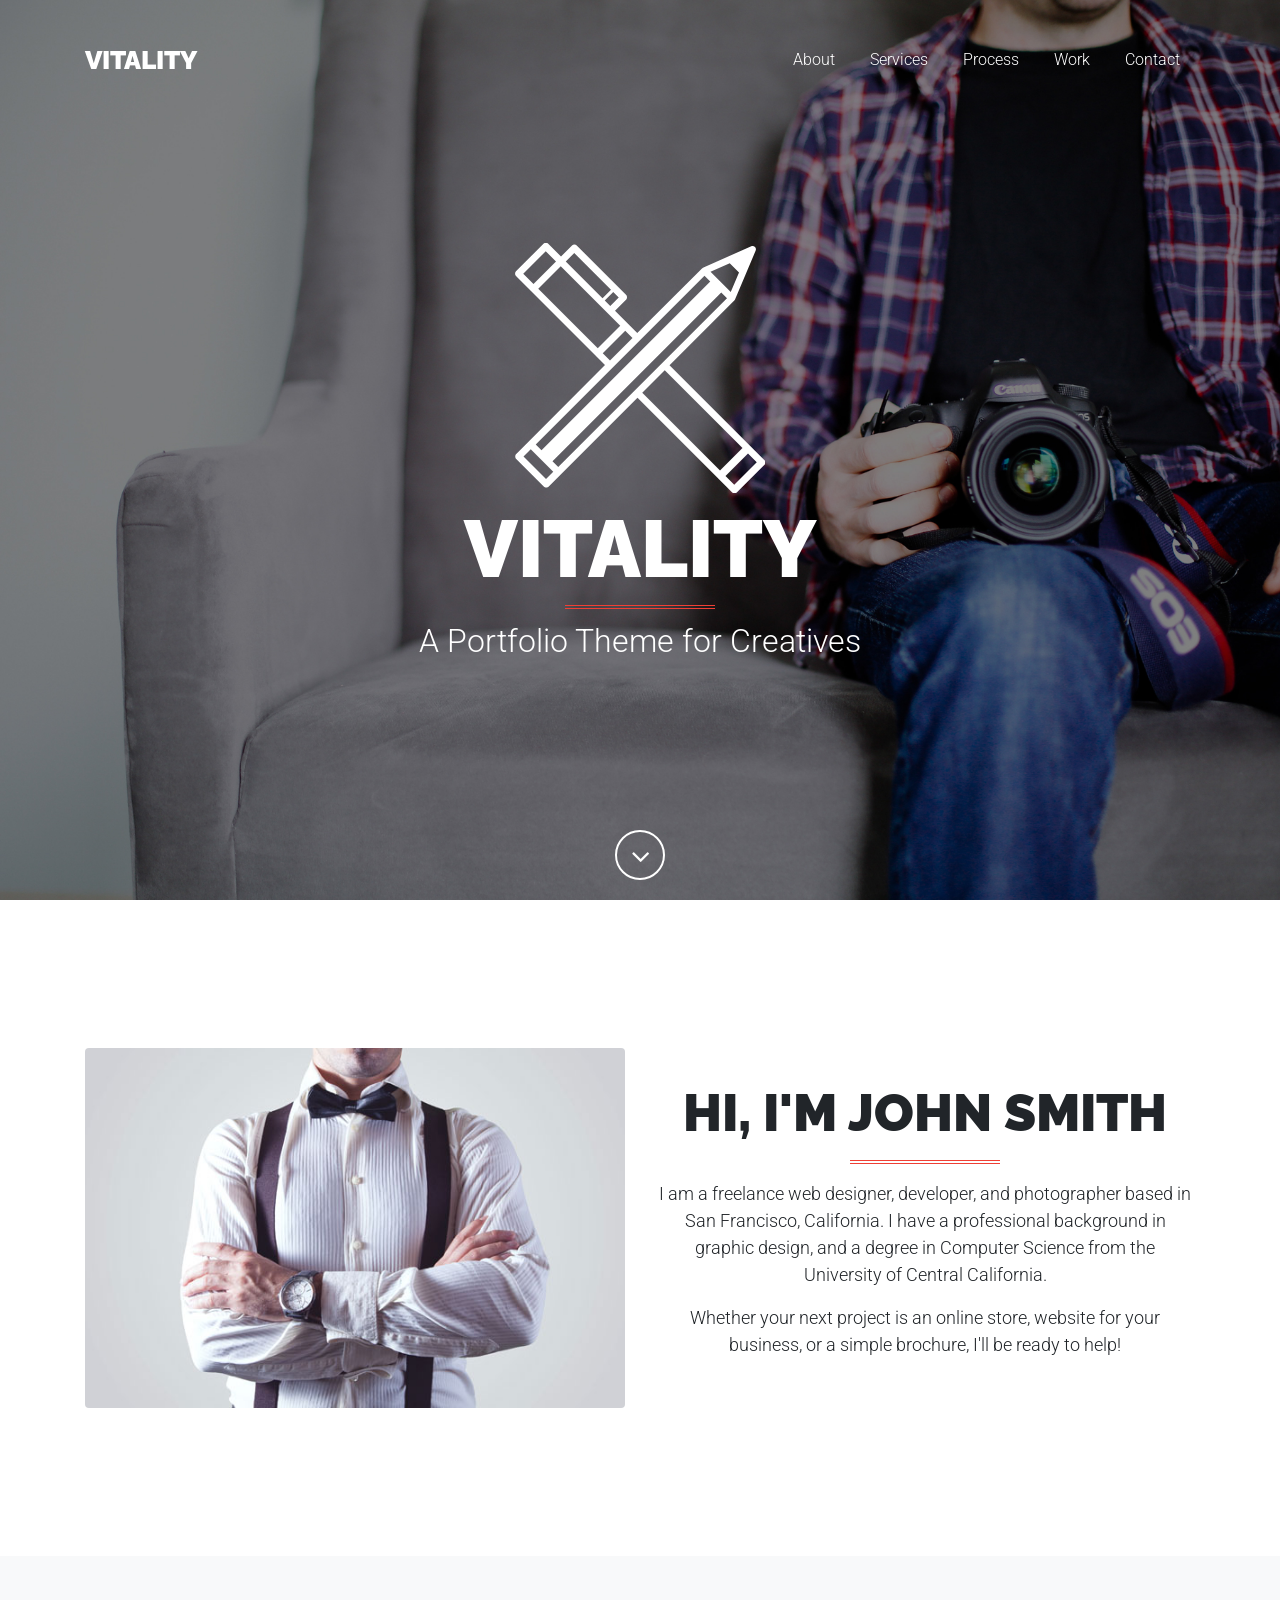
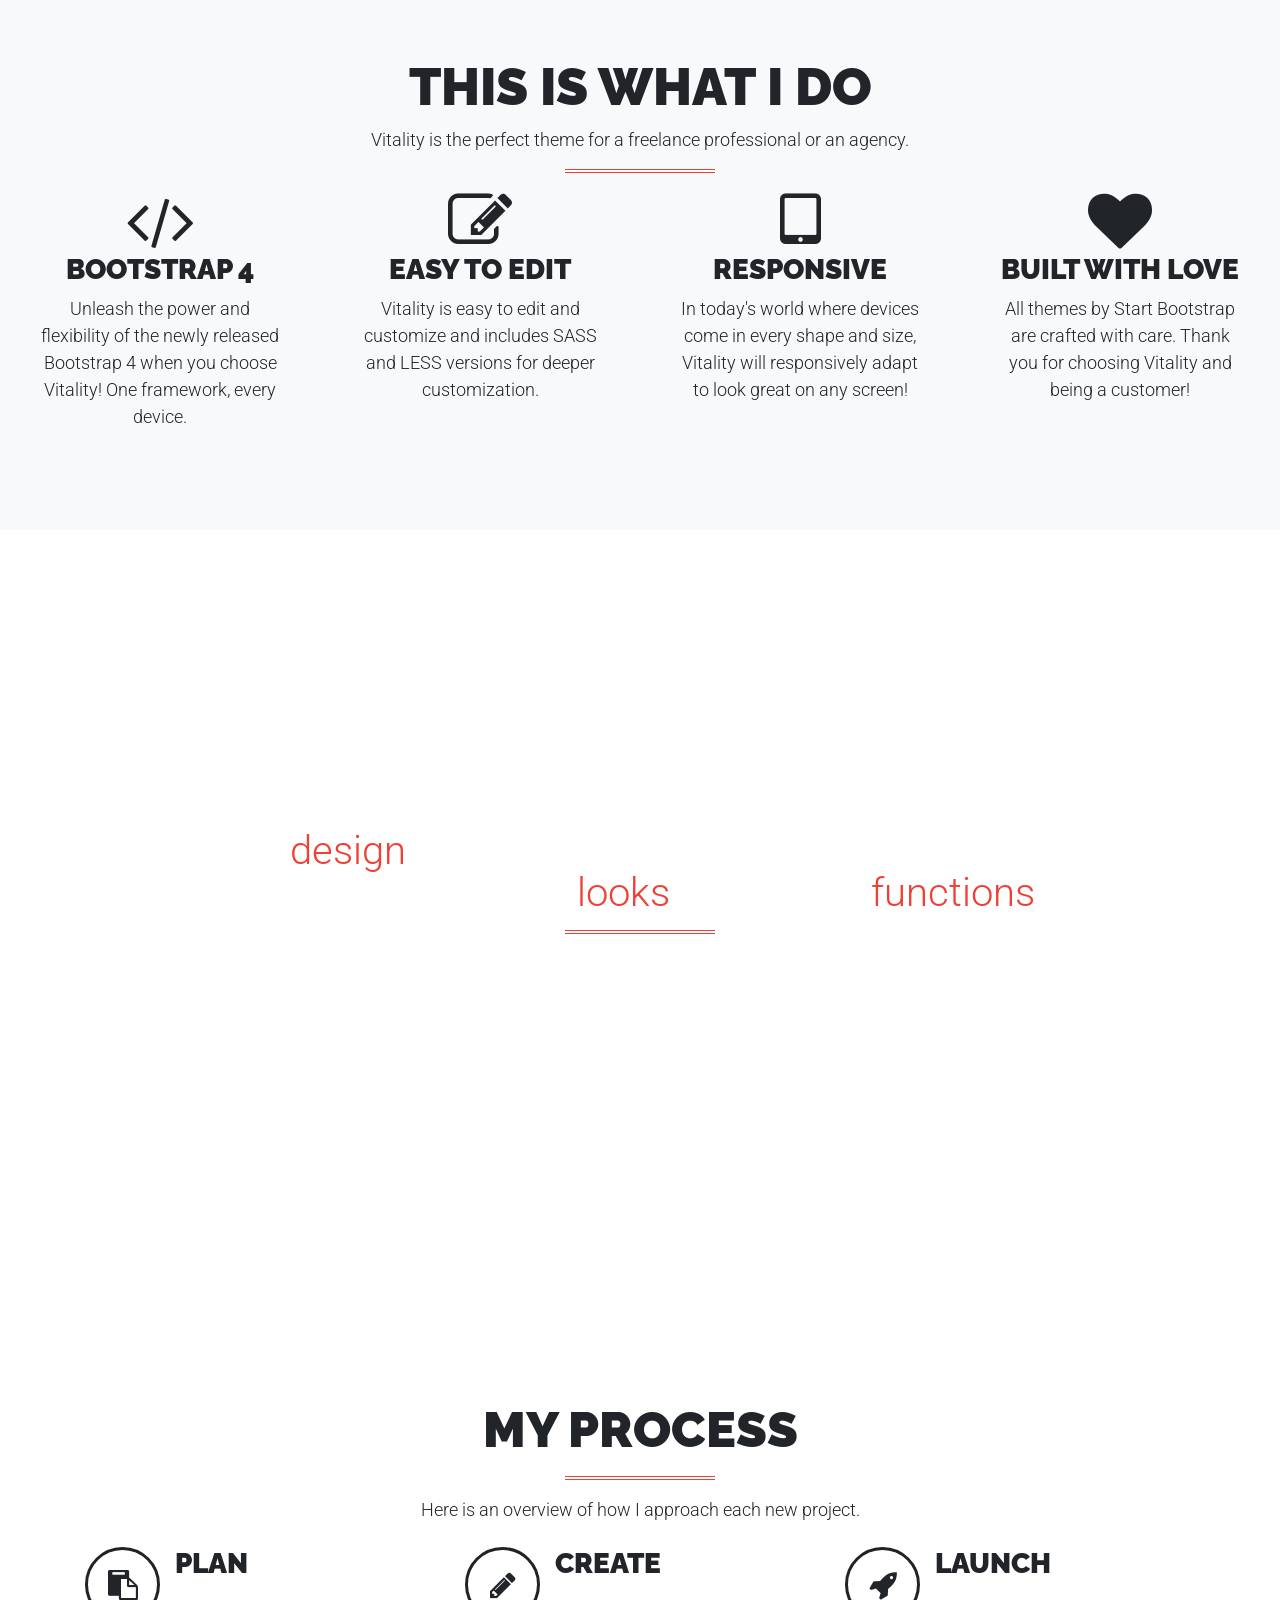
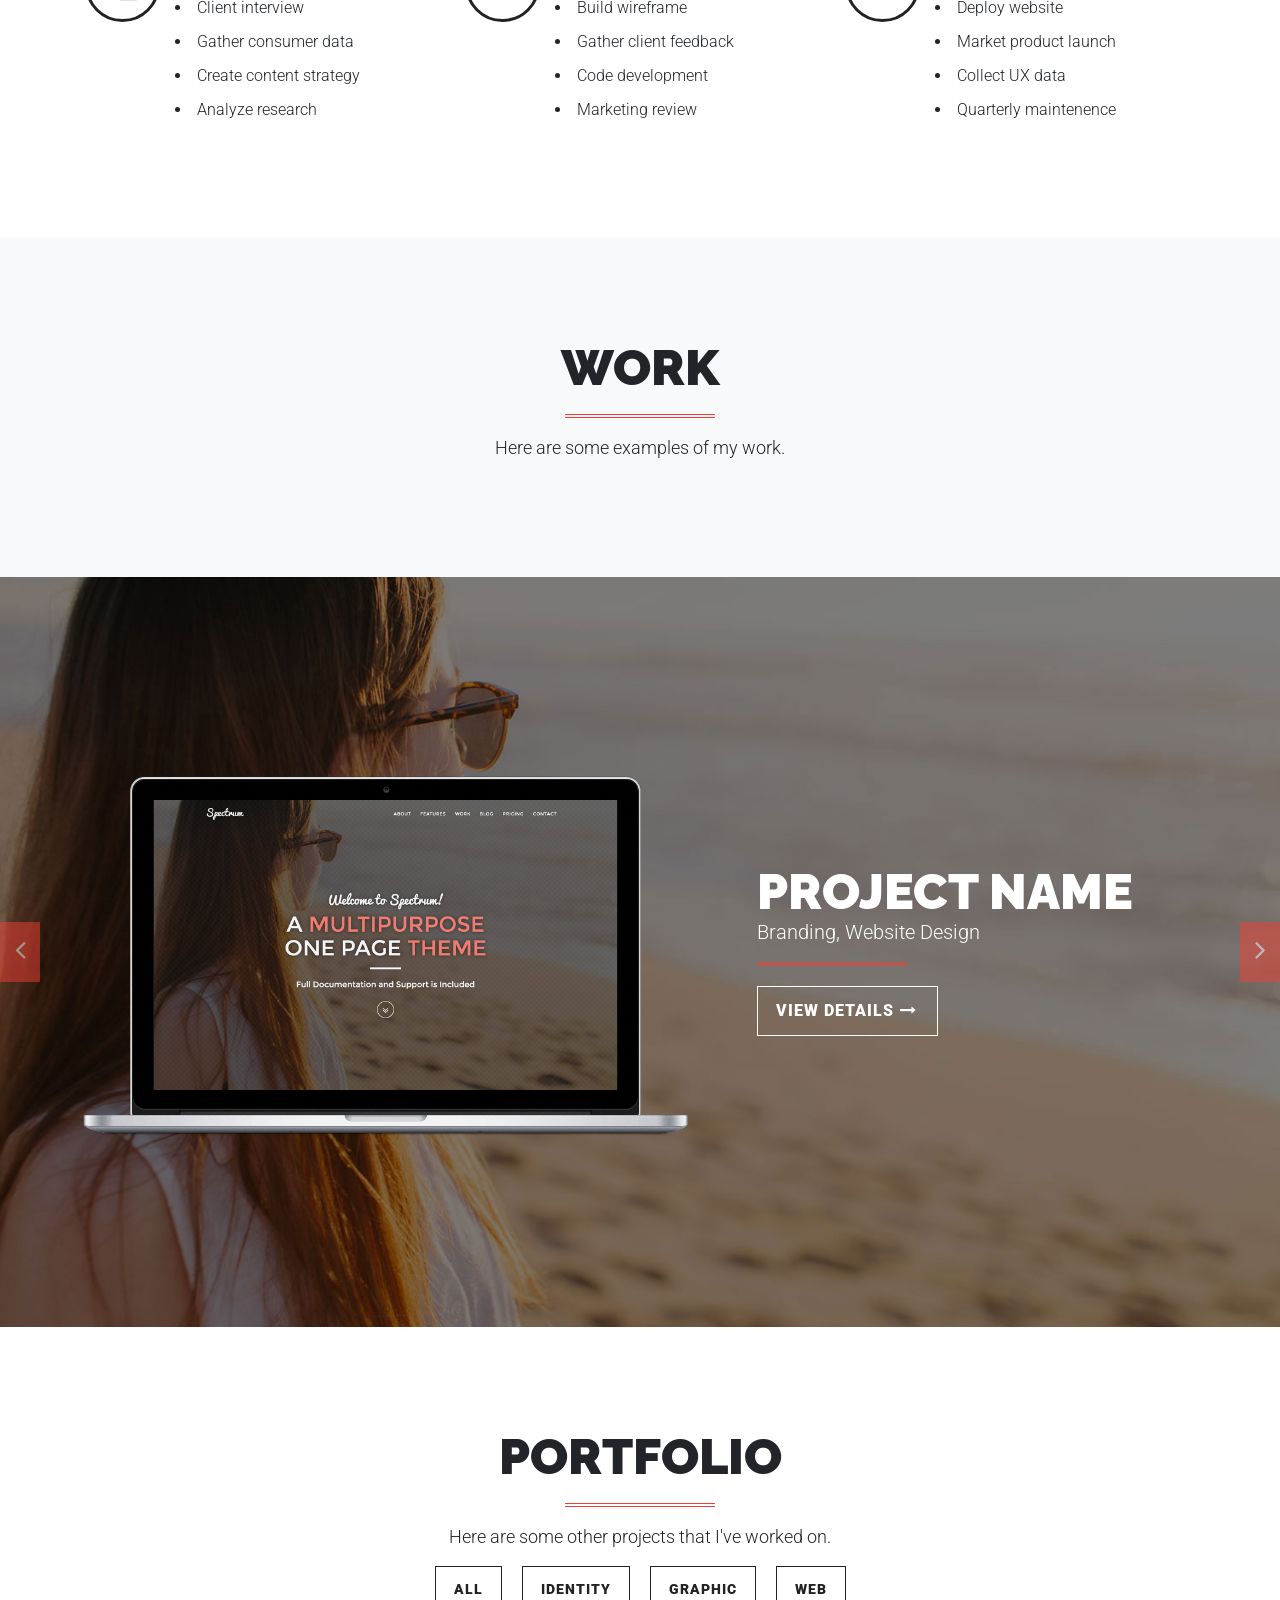
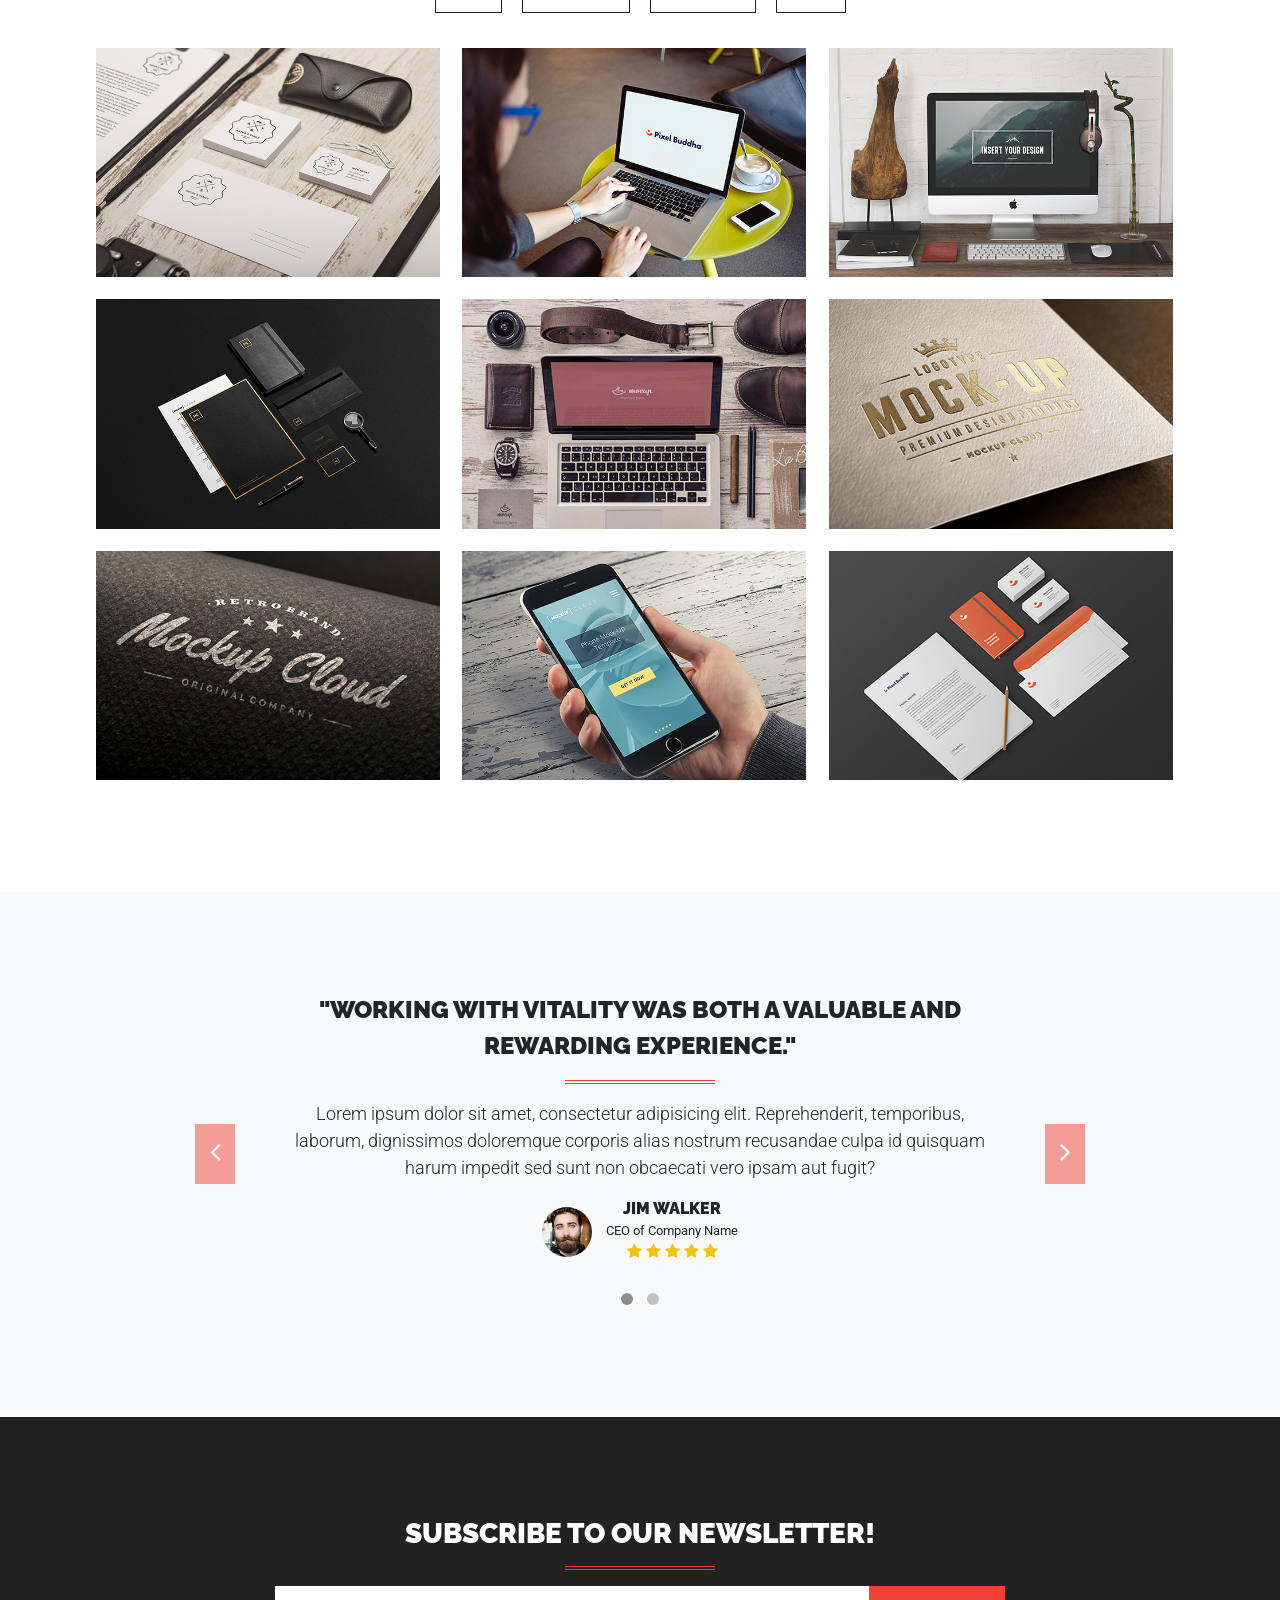
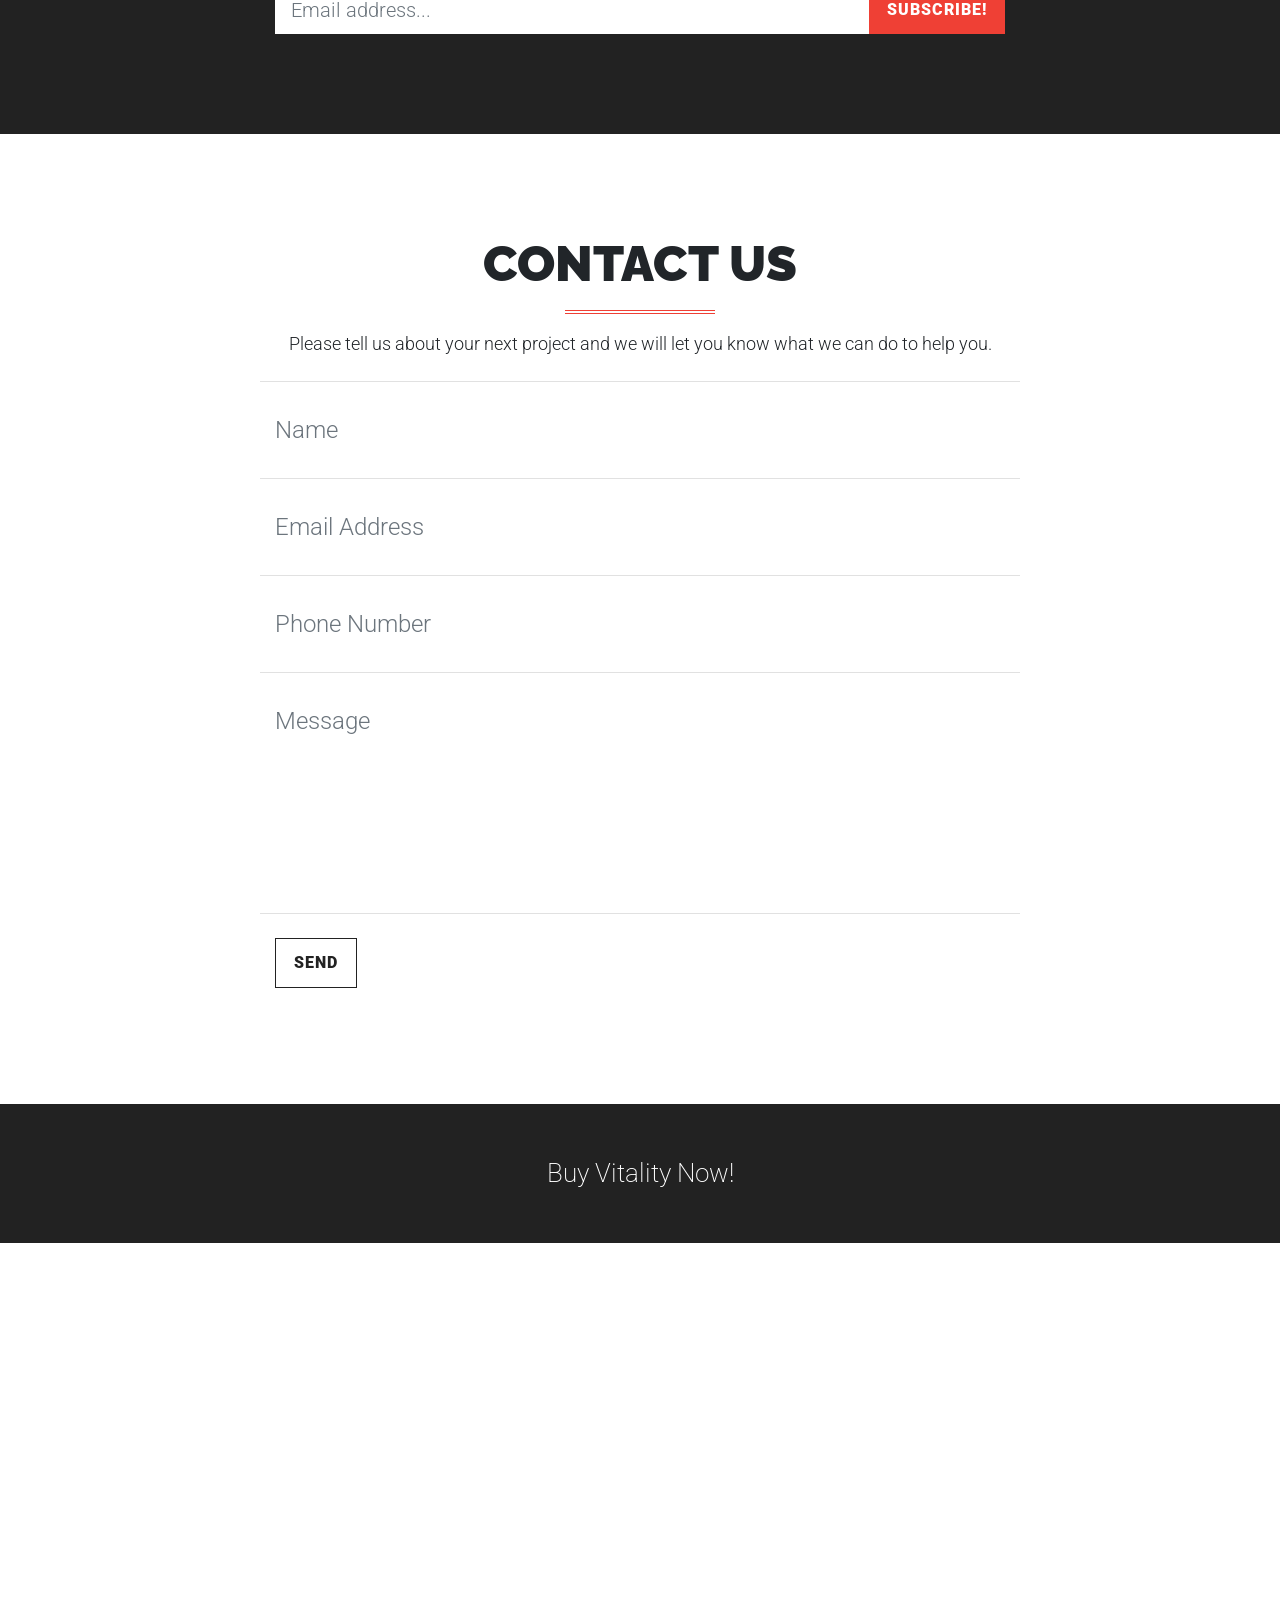
==== creative.html @ e2a7ba66 "Added files" ====
<!DOCTYPE html>
<html lang="en">

  <head>

    <meta charset="utf-8">
    <meta name="viewport" content="width=device-width, initial-scale=1, shrink-to-fit=no">
    <meta name="description" content="">
    <meta name="author" content="">

    <title>Vitality - Multipurpose Bootstrap 4 One Page Theme</title>

    <!-- Bootstrap core CSS -->
    <link href="vendor/bootstrap/css/bootstrap.min.css" rel="stylesheet" type="text/css">

    <!-- Custom fonts for this theme -->
    <link href='https://fonts.googleapis.com/css?family=Roboto:400,100,100italic,300,300italic,400italic,500,500italic,700,700italic,900,900italic' rel='stylesheet' type='text/css'>
    <link href='https://fonts.googleapis.com/css?family=Raleway:400,100,200,300,600,500,700,800,900' rel='stylesheet' type='text/css'>

    <!-- Plugin CSS -->
    <link href="vendor/font-awesome/css/font-awesome.min.css" rel="stylesheet" type="text/css">
    <link href="vendor/owl-carousel/owl.carousel.css" rel="stylesheet" type="text/css">
    <link href="vendor/owl-carousel/owl.theme.css" rel="stylesheet" type="text/css">
    <link href="vendor/owl-carousel/owl.transitions.css" rel="stylesheet" type="text/css">
    <link href="vendor/magnific-popup/magnific-popup.css" rel="stylesheet" type="text/css">
    <link href="vendor/animate.css/animate.min.css" rel="stylesheet" type="text/css">
    <link href="device-mockups/device-mockups.min.css" rel="stylesheet" type="text/css">

    <!-- Custom styles for this theme -->
    <!-- Uncomment the color scheme you want to use! Red is chosen by default! -->
    <link href="css/vitality-red.css" rel="stylesheet" type="text/css">
    <!-- <link href="css/vitality-aqua.css" rel="stylesheet" type="text/css"> -->
    <!-- <link href="css/vitality-blue.css" rel="stylesheet" type="text/css"> -->
    <!-- <link href="css/vitality-green.css" rel="stylesheet" type="text/css"> -->
    <!-- <link href="css/vitality-orange.css" rel="stylesheet" type="text/css"> -->
    <!-- <link href="css/vitality-pink.css" rel="stylesheet" type="text/css"> -->
    <!-- <link href="css/vitality-purple.css" rel="stylesheet" type="text/css"> -->
    <!-- <link href="css/vitality-tan.css" rel="stylesheet" type="text/css"> -->
    <!-- <link href="css/vitality-turquoise.css" rel="stylesheet" type="text/css"> -->
    <!-- <link href="css/vitality-yellow.css" rel="stylesheet" type="text/css"> -->

  </head>

  <body id="page-top">

    <!-- Navigation -->
    <nav class="navbar navbar-expand-lg fixed-top" id="mainNav">
      <div class="container">
        <a class="navbar-brand js-scroll-trigger" href="#page-top">
          Vitality
        </a>
        <button class="navbar-toggler" type="button" data-toggle="collapse" data-target="#navbarResponsive" aria-controls="navbarResponsive" aria-expanded="false" aria-label="Toggle navigation">
          <i class="fa fa-bars"></i>
          Menu
        </button>
        <div class="collapse navbar-collapse" id="navbarResponsive">
          <ul class="navbar-nav ml-auto">
            <li class="nav-item">
              <a class="nav-link js-scroll-trigger" href="#about">About</a>
            </li>
            <li class="nav-item">
              <a class="nav-link js-scroll-trigger" href="#services">Services</a>
            </li>
            <li class="nav-item">
              <a class="nav-link js-scroll-trigger" href="#process">Process</a>
            </li>
            <li class="nav-item">
              <a class="nav-link js-scroll-trigger" href="#work">Work</a>
            </li>
            <li class="nav-item">
              <a class="nav-link js-scroll-trigger" href="#contact">Contact</a>
            </li>
          </ul>
        </div>
      </div>
    </nav>

    <!-- Masthead -->
    <header class="masthead" style="background-image: url('img/creative/backgrounds/bg-header.jpg');">
      <div class="container h-100">
        <div class="row h-100">
          <div class="col-12 my-auto text-center text-white">
            <img class="masthead-img img-fluid mb-3" src="img/creative/profile.svg" alt="">
            <div class="masthead-title">Vitality</div>
            <hr class="colored">
            <div class="masthead-subtitle">A Portfolio Theme for Creatives</div>
          </div>
        </div>
      </div>
      <div class="scroll-down">
        <a class="btn js-scroll-trigger" href="#about">
          <i class="fa fa-angle-down fa-fw"></i>
        </a>
      </div>
    </header>

    <!-- About Section -->
    <section class="page-section" id="about">
      <div class="container wow fadeIn">
        <div class="row">
          <div class="col-lg-6">
            <img class="img-fluid rounded my-5" src="img/creative/about.jpg" alt="">
          </div>
          <div class="col-lg-6 text-center my-auto">
            <h1>Hi, I'm John Smith</h1>
            <hr class="colored">
            <p>I am a freelance web designer, developer, and photographer based in San Francisco, California. I have a professional background in graphic design, and a degree in Computer Science from the University of Central California.</p>
            <p>Whether your next project is an online store, website for your business, or a simple brochure, I'll be ready to help!</p>
          </div>
        </div>
      </div>
    </section>

    <!-- Services Section -->
    <section class="page-section bg-light" id="services">
      <div class="container-fluid">
        <div class="wow fadeIn text-center">
          <h1>This is what I do</h1>
          <p class="mb-0">Vitality is the perfect theme for a freelance professional or an agency.</p>
        </div>
        <hr class="colored">
        <div class="row text-center">
          <div class="col-lg-3 col-md-6">
            <div class="wow fadeIn px-4 pb-4 pb-lg-0 h-100" data-wow-delay=".2s">
              <i class="fa fa-code fa-4x"></i>
              <h3>Bootstrap 4</h3>
              <p class="mb-0">Unleash the power and flexibility of the newly released Bootstrap 4 when you choose Vitality! One framework, every device.</p>
            </div>
          </div>
          <div class="col-lg-3 col-md-6">
            <div class="wow fadeIn px-4 pb-4 pb-lg-0 h-100" data-wow-delay=".4s">
              <i class="fa fa-edit fa-4x"></i>
              <h3>Easy to Edit</h3>
              <p class="mb-0">Vitality is easy to edit and customize and includes SASS and LESS versions for deeper customization.</p>
            </div>
          </div>
          <div class="col-lg-3 col-md-6">
            <div class="wow fadeIn px-4 pb-4 pb-lg-0 h-100" data-wow-delay=".6s">
              <i class="fa fa-tablet fa-4x"></i>
              <h3>Responsive</h3>
              <p class="mb-0">In today's world where devices come in every shape and size, Vitality will responsively adapt to look great on any screen!</p>
            </div>
          </div>
          <div class="col-lg-3 col-md-6">
            <div class="wow fadeIn px-4 h-100" data-wow-delay=".8s">
              <i class="fa fa-heart fa-4x"></i>
              <h3>Built with Love</h3>
              <p class="mb-0">All themes by Start Bootstrap are crafted with care. Thank you for choosing Vitality and being a customer!</p>
            </div>
          </div>
        </div>
      </div>
    </section>

    <!-- Call to Action -->
    <section class="call-to-action" style="background-image: url('img/creative/backgrounds/bg-quote.jpg');">
      <div class="container wow fadeIn">
        <div class="row">
          <div class="col-md-10 mx-auto">
            <span class="quote">Good
              <span class="text-primary">design</span>
              is finding that perfect balance between the way something
              <span class="text-primary">looks</span>
              and how it
              <span class="text-primary">functions</span>.</span>
            <hr class="colored">
            <a class="btn btn-primary js-scroll-trigger" href="#process">How We Work</a>
          </div>
        </div>
      </div>
    </section>

    <!-- Services Section -->
    <section class="page-section services" id="process">
      <div class="container">
        <div class="text-center wow fadeIn">
          <h2>My Process</h2>
          <hr class="colored">
          <p class="mb-0">Here is an overview of how I approach each new project.</p>
        </div>
        <div class="row mt-4">
          <!-- Service Item 1 -->
          <div class="col-lg-4 wow fadeIn" data-wow-delay=".2s">
            <div class="media">
              <div class="pull-left">
                <i class="fa fa-clipboard rounded-circle"></i>
              </div>
              <div class="media-body">
                <h3 class="media-heading">Plan</h3>
                <ul>
                  <li>Client interview</li>
                  <li>Gather consumer data</li>
                  <li>Create content strategy</li>
                  <li>Analyze research</li>
                </ul>
              </div>
            </div>
          </div>
          <!-- Service Item 2 -->
          <div class="col-lg-4 wow fadeIn" data-wow-delay=".4s">
            <div class="media">
              <div class="pull-left">
                <i class="fa fa-pencil rounded-circle"></i>
              </div>
              <div class="media-body">
                <h3 class="media-heading">Create</h3>
                <ul>
                  <li>Build wireframe</li>
                  <li>Gather client feedback</li>
                  <li>Code development</li>
                  <li>Marketing review</li>
                </ul>
              </div>
            </div>
          </div>
          <!-- Service Item 3 -->
          <div class="col-lg-4 wow fadeIn" data-wow-delay=".6s">
            <div class="media">
              <div class="pull-left">
                <i class="fa fa-rocket rounded-circle"></i>
              </div>
              <div class="media-body">
                <h3 class="media-heading">Launch</h3>
                <ul>
                  <li>Deploy website</li>
                  <li>Market product launch</li>
                  <li>Collect UX data</li>
                  <li>Quarterly maintenence</li>
                </ul>
              </div>
            </div>
          </div>
        </div>
      </div>
    </section>

    <!-- Portfolio Carousel Heading -->
    <section class="page-section bg-light" id="work">
      <div class="container text-center wow fadeIn">
        <h2>Work</h2>
        <hr class="colored">
        <p>Here are some examples of my work.</p>
      </div>
    </section>

    <!-- Portfolio Carousel -->
    <div class="portfolio-carousel wow fadeIn owl-carousel owl-theme">

      <!-- Portfolio Carousel Item 1 -->
      <div class="item" style="background-image: url('img/agency/portfolio/carousel/bg-1.jpg')">
        <div class="container-fluid">
          <div class="row h-100">
            <div class="col-md-7 my-auto d-none d-sm-block">
              <div class="device-container">
                <div class="device-mockup macbook portrait black">
                  <div class="device">
                    <div class="screen">
                      <img class="img-fluid" src="img/agency/portfolio/carousel/screen-1a.jpg" alt="">
                    </div>
                  </div>
                </div>
              </div>
            </div>
            <div class="col-md-5 my-auto">
              <div class="project-details">
                <span class="project-name">Project Name</span>
                <span class="project-description">Branding, Website Design</span>
                <hr class="colored">
                <a href="#portfolioModal1" data-toggle="modal" class="btn btn-primary">View Details
                  <i class="fa fa-long-arrow-right fa-fw"></i>
                </a>
              </div>
            </div>
          </div>
        </div>
      </div>

      <!-- Portfolio Carousel Item 2 -->
      <div class="item" style="background-image: url('img/agency/portfolio/carousel/bg-2.jpg')">
        <div class="container-fluid">
          <div class="row h-100">
            <div class="col-md-7 my-auto d-none d-sm-block">
              <div class="device-container">
                <div class="device-mockup macbook portrait black">
                  <div class="device">
                    <div class="screen">
                      <img class="img-fluid" src="img/agency/portfolio/carousel/screen-2a.jpg" alt="">
                    </div>
                  </div>
                </div>
              </div>
            </div>
            <div class="col-md-5 my-auto">
              <div class="project-details">
                <span class="project-name">Project Name</span>
                <span class="project-description">Branding, Website Design</span>
                <hr class="colored">
                <a href="#portfolioModal2" data-toggle="modal" class="btn btn-primary">View Details
                  <i class="fa fa-long-arrow-right fa-fw"></i>
                </a>
              </div>
            </div>
          </div>
        </div>
      </div>

      <!-- Portfolio Carousel Item 3 -->
      <div class="item" style="background-image: url('img/agency/portfolio/carousel/bg-3.jpg')">
        <div class="container-fluid">
          <div class="row h-100">
            <div class="col-md-7 my-auto d-none d-sm-block">
              <div class="device-container">
                <div class="device-mockup macbook portrait black">
                  <div class="device">
                    <div class="screen">
                      <img class="img-fluid" src="img/agency/portfolio/carousel/screen-3a.jpg" alt="">
                    </div>
                  </div>
                </div>
              </div>
            </div>
            <div class="col-md-5 my-auto">
              <div class="project-details">
                <span class="project-name">Project Name</span>
                <span class="project-description">Branding, Website Design</span>
                <hr class="colored">
                <a href="#portfolioModal3" data-toggle="modal" class="btn btn-primary">View Details
                  <i class="fa fa-long-arrow-right fa-fw"></i>
                </a>
              </div>
            </div>
          </div>
        </div>
      </div>

      <!-- Portfolio Carousel Item 4 -->
      <div class="item" style="background-image: url('img/agency/portfolio/carousel/bg-4.jpg')">
        <div class="container-fluid">
          <div class="row h-100">
            <div class="col-md-7 my-auto d-none d-sm-block">
              <div class="device-container">
                <div class="device-mockup macbook portrait black">
                  <div class="device">
                    <div class="screen">
                      <img class="img-fluid" src="img/agency/portfolio/carousel/screen-4.jpg" alt="">
                    </div>
                  </div>
                </div>
              </div>
            </div>
            <div class="col-md-5 my-auto">
              <div class="project-details">
                <span class="project-name">Project Name</span>
                <span class="project-description">Branding, Website Design</span>
                <hr class="colored">
                <a href="#portfolioModal4" data-toggle="modal" class="btn btn-primary">View Details
                  <i class="fa fa-long-arrow-right fa-fw"></i>
                </a>
              </div>
            </div>
          </div>
        </div>
      </div>

    </div>

    <!-- Portfolio Grid Section -->
    <section class="page-section">
      <div class="container text-center wow fadeIn">
        <h2>Portfolio</h2>
        <hr class="colored">
        <p>Here are some other projects that I've worked on.</p>
        <div class="controls mt-3">
          <button type="button" class="control btn btn-secondary btn-sm mx-2 mb-4" data-mixitup-control data-filter="all">All</button>
          <button type="button" class="control btn btn-secondary btn-sm mx-2 mb-4" data-mixitup-control data-filter=".identity">Identity</button>
          <button type="button" class="control btn btn-secondary btn-sm mx-2 mb-4" data-mixitup-control data-filter=".graphic">Graphic</button>
          <button type="button" class="control btn btn-secondary btn-sm mx-2 mb-4" data-mixitup-control data-filter=".web">Web</button>
        </div>
        <div class="portfolio-grid clearfix" id="portfolioList">

          <!-- Grid Item 1 -->
          <div class="mix identity" href="img/agency/portfolio/grid/grid-1.jpg" title="Client Name">
            <div class="portfolio-wrapper">
              <img src="img/agency/portfolio/grid/grid-1.jpg" alt="">
              <div class="caption">
                <div class="caption-text">
                  <a class="text-title">Client Name</a>
                  <span class="text-category">Brand Identity</span>
                </div>
                <div class="caption-bg"></div>
              </div>
            </div>
          </div>

          <!-- Grid Item 2 -->
          <div class="mix web" href="img/agency/portfolio/grid/grid-2.jpg" title="Client Name">
            <div class="portfolio-wrapper">
              <img src="img/agency/portfolio/grid/grid-2.jpg" alt="">
              <div class="caption">
                <div class="caption-text">
                  <a class="text-title">Client Name</a>
                  <span class="text-category">Web Development</span>
                </div>
                <div class="caption-bg"></div>
              </div>
            </div>
          </div>

          <!-- Grid Item 3 -->
          <div class="mix web" href="img/agency/portfolio/grid/grid-3.jpg" title="Client Name">
            <div class="portfolio-wrapper">
              <img src="img/agency/portfolio/grid/grid-3.jpg" alt="">
              <div class="caption">
                <div class="caption-text">
                  <a class="text-title">Client Name</a>
                  <span class="text-category">Web Development</span>
                </div>
                <div class="caption-bg"></div>
              </div>
            </div>
          </div>

          <!-- Grid Item 4 -->
          <div class="mix identity" href="img/agency/portfolio/grid/grid-4.jpg" title="Client Name">
            <div class="portfolio-wrapper">
              <img src="img/agency/portfolio/grid/grid-4.jpg" alt="">
              <div class="caption">
                <div class="caption-text">
                  <a class="text-title">Client Name</a>
                  <span class="text-category">Brand Identity</span>
                </div>
                <div class="caption-bg"></div>
              </div>
            </div>
          </div>

          <!-- Grid Item 5 -->
          <div class="mix web" href="img/agency/portfolio/grid/grid-5.jpg" title="Client Name">
            <div class="portfolio-wrapper">
              <img src="img/agency/portfolio/grid/grid-5.jpg" alt="">
              <div class="caption">
                <div class="caption-text">
                  <a class="text-title">Client Name</a>
                  <span class="text-category">Web Development</span>
                </div>
                <div class="caption-bg"></div>
              </div>
            </div>
          </div>

          <!-- Grid Item 6 -->
          <div class="mix graphic" href="img/agency/portfolio/grid/grid-6.jpg" title="Client Name">
            <div class="portfolio-wrapper">
              <img src="img/agency/portfolio/grid/grid-6.jpg" alt="">
              <div class="caption">
                <div class="caption-text">
                  <a class="text-title">Client Name</a>
                  <span class="text-category">Graphic Design</span>
                </div>
                <div class="caption-bg"></div>
              </div>
            </div>
          </div>

          <!-- Grid Item 7 -->
          <div class="mix graphic" href="img/agency/portfolio/grid/grid-7.jpg" title="Client Name">
            <div class="portfolio-wrapper">
              <img src="img/agency/portfolio/grid/grid-7.jpg" alt="">
              <div class="caption">
                <div class="caption-text">
                  <a class="text-title">Client Name</a>
                  <span class="text-category">Graphic Design</span>
                </div>
                <div class="caption-bg"></div>
              </div>
            </div>
          </div>

          <!-- Grid Item 8 -->
          <div class="mix web" href="img/agency/portfolio/grid/grid-8.jpg" title="Client Name">
            <div class="portfolio-wrapper">
              <img src="img/agency/portfolio/grid/grid-8.jpg" alt="">
              <div class="caption">
                <div class="caption-text">
                  <a class="text-title">Client Name</a>
                  <span class="text-category">Web Development</span>
                </div>
                <div class="caption-bg"></div>
              </div>
            </div>
          </div>

          <!-- Grid Item 9 -->
          <div class="mix identity" href="img/agency/portfolio/grid/grid-9.jpg" title="Client Name">
            <div class="portfolio-wrapper">
              <img src="img/agency/portfolio/grid/grid-9.jpg" alt="">
              <div class="caption">
                <div class="caption-text">
                  <a class="text-title">Client Name</a>
                  <span class="text-category">Brand Identity</span>
                </div>
                <div class="caption-bg"></div>
              </div>
            </div>
          </div>

        </div>
      </div>
    </section>

    <!-- Testomonials Section -->
    <section class="page-section testimonials bg-light">
      <div class="container wow fadeIn">
        <div class="row">
          <div class="col-lg-10 mx-auto">
            <div class="testimonials-carousel">
              <!-- Testimonial Item 1 -->
              <div class="item mb-4">
                <p class="lead">"Working with Vitality was both a valuable and rewarding experience."</p>
                <hr class="colored">
                <p>Lorem ipsum dolor sit amet, consectetur adipisicing elit. Reprehenderit, temporibus, laborum, dignissimos doloremque corporis alias nostrum recusandae culpa id quisquam harum impedit sed sunt non obcaecati vero ipsam aut fugit?</p>
                <div class="testimonial-img">
                  <img class="rounded-circle img-fluid" src="img/agency/testimonials/1.jpg" alt="">
                </div>
                <div class="testimonial-author">
                  <span class="name">Jim Walker</span>
                  <p class="small">CEO of Company Name</p>
                  <div class="stars">
                    <i class="fa fa-star"></i>
                    <i class="fa fa-star"></i>
                    <i class="fa fa-star"></i>
                    <i class="fa fa-star"></i>
                    <i class="fa fa-star"></i>
                  </div>
                </div>
              </div>
              <!-- Testimonial Item 2 -->
              <div class="item mb-4">
                <p class="lead">"Vitality is a well coded, well documented, and easy to use theme!"</p>
                <hr class="colored">
                <p>Lorem ipsum dolor sit amet, consectetur adipisicing elit. Quidem amet rem minus dolorum, facere in soluta explicabo, unde eveniet illo vel, nemo nostrum atque nesciunt facilis quaerat quasi reprehenderit dicta.</p>
                <div class="testimonial-img">
                  <img class="rounded-circle img-fluid" src="img/agency/testimonials/2.jpg" alt="">
                </div>
                <div class="testimonial-author">
                  <span class="name">Ashley Creadle</span>
                  <p class="small">Creative Director of Company Name</p>
                  <div class="stars">
                    <i class="fa fa-star"></i>
                    <i class="fa fa-star"></i>
                    <i class="fa fa-star"></i>
                    <i class="fa fa-star"></i>
                    <i class="fa fa-star"></i>
                  </div>
                </div>
              </div>
            </div>
          </div>
        </div>
      </div>
    </section>

    <!-- Newsletter Signup Call to Action -->
    <section class="page-section signup-form bg-inverse text-white">
      <div class="container text-center">
        <h3 class="m0">Subscribe to our newsletter!</h3>
        <hr class="colored">
        <div class="row">
          <div class="col-lg-8 mx-auto">
            <!-- MailChimp Signup Form -->
            <div id="mc_embed_signup">
              <!-- Replace the form action in the line below with your MailChimp embed action! Visit the documentation for additional instructions! -->
              <form role="form" action="//startbootstrap.us3.list-manage.com/subscribe/post?u=531af730d8629808bd96cf489&amp;id=afb284632f" method="post" id="mc-embedded-subscribe-form" name="mc-embedded-subscribe-form" target="_blank" novalidate>
                <div class="input-group input-group-lg">
                  <input type="email" name="EMAIL" class="form-control" id="mce-EMAIL" placeholder="Email address...">
                  <span class="input-group-btn">
                    <button type="submit" name="subscribe" id="mc-embedded-subscribe" class="btn btn-primary">Subscribe!</button>
                  </span>
                </div>
                <div id="mce-responses">
                  <div class="response" id="mce-error-response" style="display:none"></div>
                  <div class="response" id="mce-success-response" style="display:none"></div>
                </div>
              </form>
            </div>
            <!-- End MailChimp Signup Form -->
          </div>
        </div>
      </div>
    </section>

    <!-- Contact Section -->
    <section class="page-section" id="contact">
      <div class="container wow fadeIn">
        <div class="text-center">
          <h2>Contact Us</h2>
          <hr class="colored">
          <p>Please tell us about your next project and we will let you know what we can do to help you.</p>
        </div>
        <div class="row mt-4">
          <div class="col-lg-8 mx-auto">
            <form name="sentMessage" id="contactForm" novalidate>
              <div class="row control-group">
                <div class="form-group col-12 floating-label-form-group controls">
                  <label>Name</label>
                  <input type="text" class="form-control" placeholder="Name" id="name" required data-validation-required-message="Please enter your name.">
                  <p class="help-block text-danger"></p>
                </div>
              </div>
              <div class="row control-group">
                <div class="form-group col-12 floating-label-form-group controls">
                  <label>Email Address</label>
                  <input type="email" class="form-control" placeholder="Email Address" id="email" required data-validation-required-message="Please enter your email address.">
                  <p class="help-block text-danger"></p>
                </div>
              </div>
              <div class="row control-group">
                <div class="form-group col-12 floating-label-form-group controls">
                  <label>Phone Number</label>
                  <input type="tel" class="form-control" placeholder="Phone Number" id="phone" required data-validation-required-message="Please enter your phone number.">
                  <p class="help-block text-danger"></p>
                </div>
              </div>
              <div class="row control-group">
                <div class="form-group col-12 floating-label-form-group controls">
                  <label>Message</label>
                  <textarea rows="5" class="form-control" placeholder="Message" id="message" required data-validation-required-message="Please enter a message."></textarea>
                  <p class="help-block text-danger"></p>
                </div>
              </div>
              <br>
              <div id="success"></div>
              <div class="row">
                <div class="form-group col-12">
                  <button type="submit" class="btn btn-secondary">Send</button>
                </div>
              </div>
            </form>
          </div>
        </div>
      </div>
    </section>

    <!-- Block Button Call to Action -->
    <a class="btn btn-block btn-full-width" href="https://wrapbootstrap.com/theme/vitality-multipurpose-one-page-theme-WB02K3KK3">Buy Vitality Now!</a>

    <!-- Footer -->
    <footer class="footer" style="background-image: url('img/agency/backgrounds/bg-footer.jpg')">
      <div class="container text-center">
        <div class="row">
          <div class="col-md-4 footer-contact-details">
            <h4>
              <i class="fa fa-phone"></i>
              Call</h4>
            <p>555-213-4567</p>
          </div>
          <div class="col-md-4 footer-contact-details">
            <h4>
              <i class="fa fa-map-marker"></i>
              Visit</h4>
            <p>3481 Melrose Place
              <br>Beverly Hills, CA 90210</p>
          </div>
          <div class="col-md-4 footer-contact-details">
            <h4>
              <i class="fa fa-envelope"></i>
              Email</h4>
            <p>
              <a href="mailto:mail@example.com">mail@example.com</a>
            </p>
          </div>
        </div>
        <div class="row footer-social">
          <div class="col-lg-12">
            <ul class="list-inline">
              <li class="list-inline-item">
                <a href="#">
                  <i class="fa fa-facebook fa-fw fa-2x"></i>
                </a>
              </li>
              <li class="list-inline-item">
                <a href="#">
                  <i class="fa fa-twitter fa-fw fa-2x"></i>
                </a>
              </li>
              <li class="list-inline-item">
                <a href="#">
                  <i class="fa fa-linkedin fa-fw fa-2x"></i>
                </a>
              </li>
            </ul>
          </div>
        </div>
        <p class="copyright">&copy; 2017 Start Bootstrap Themes</p>
      </div>
    </footer>

    <!-- Portfolio Modals -->
    <!-- Example Modal 1: Corresponds with Portfolio Carousel Item 1 -->
    <div class="portfolio-modal modal fade" id="portfolioModal1" tabindex="-1" role="dialog" aria-hidden="true" style="background-image: url('img/agency/portfolio/carousel/bg-1.jpg')">
      <div class="modal-dialog">
        <div class="modal-content">
          <div class="close-modal" data-dismiss="modal">
            <div class="lr">
              <div class="rl"></div>
            </div>
          </div>
          <div class="modal-body">
            <div class="container">
              <div class="row">
                <div class="col-lg-8 mx-auto">
                  <h2>Project Name</h2>
                  <hr class="colored">
                  <p>Lorem ipsum dolor sit amet, consectetur adipisicing elit. Quos modi in tenetur vero voluptatum sapiente dolores eligendi nemo iste ea. Omnis, odio enim sint quam dolorum dolorem. Nostrum, minus, ad.</p>
                </div>
                <div class="col-lg-8 mx-auto">
                  <div class="device-mockup macbook portrait black">
                    <div class="device">
                      <div class="screen">

                        <!-- Modal Mockup Option 1: Single Image (Uncomment Below to Use) -->
                        <!-- <img src="img/agency/portfolio/carousel/screen-1a.jpg" class="img-fluid" alt=""> -->

                        <!-- Modal Mockup Option 2: Carousel (Example In Use Below) -->
                        <div class="mockup-carousel">
                          <div class="item">
                            <img src="img/agency/portfolio/carousel/screen-1a.jpg" class="img-fluid" alt="">
                          </div>
                          <div class="item">
                            <img src="img/agency/portfolio/carousel/screen-1b.jpg" class="img-fluid" alt="">
                          </div>
                          <div class="item">
                            <img src="img/agency/portfolio/carousel/screen-1c.jpg" class="img-fluid" alt="">
                          </div>
                        </div>

                      </div>
                    </div>
                  </div>
                </div>
                <div class="col-lg-8 mx-auto">
                  <ul class="list-inline item-details">
                    <li>Client:
                      <strong>Start Bootstrap</strong>
                    </li>
                    <li>Date:
                      <strong>April 2015</strong>
                    </li>
                    <li>Service:
                      <strong>Web Development</strong>
                    </li>
                  </ul>
                  <button type="button" class="btn btn-primary" data-dismiss="modal">
                    <i class="fa fa-times"></i>
                    Close</button>
                </div>
              </div>
            </div>
          </div>
        </div>
      </div>
    </div>

    <!-- Example Modal 2: Corresponds with Portfolio Carousel Item 2 -->
    <div class="portfolio-modal modal fade" id="portfolioModal2" tabindex="-1" role="dialog" aria-hidden="true" style="background-image: url('img/agency/portfolio/carousel/bg-2.jpg')">
      <div class="modal-dialog">
        <div class="modal-content">
          <div class="close-modal" data-dismiss="modal">
            <div class="lr">
              <div class="rl"></div>
            </div>
          </div>
          <div class="modal-body">
            <div class="container">
              <div class="row">
                <div class="col-lg-8 mx-auto">
                  <h2>Project Name</h2>
                  <hr class="colored">
                  <p>Lorem ipsum dolor sit amet, consectetur adipisicing elit. Quos modi in tenetur vero voluptatum sapiente dolores eligendi nemo iste ea. Omnis, odio enim sint quam dolorum dolorem. Nostrum, minus, ad.</p>
                </div>
                <div class="col-lg-8 mx-auto">
                  <div class="device-mockup macbook portrait black">
                    <div class="device">
                      <div class="screen">

                        <!-- Modal Mockup Option 1: Single Image (Uncomment Below to Use) -->
                        <!-- <img src="img/agency/portfolio/carousel/screen-2a.jpg" class="img-fluid" alt=""> -->

                        <!-- Modal Mockup Option 2: Carousel (Example In Use Below) -->
                        <div class="mockup-carousel">
                          <div class="item">
                            <img src="img/agency/portfolio/carousel/screen-2a.jpg" class="img-fluid" alt="">
                          </div>
                          <div class="item">
                            <img src="img/agency/portfolio/carousel/screen-2b.jpg" class="img-fluid" alt="">
                          </div>
                          <div class="item">
                            <img src="img/agency/portfolio/carousel/screen-2c.jpg" class="img-fluid" alt="">
                          </div>
                        </div>

                      </div>
                    </div>
                  </div>
                </div>
                <div class="col-lg-8 mx-auto">
                  <ul class="list-inline item-details">
                    <li>Client:
                      <strong>Start Bootstrap</strong>
                    </li>
                    <li>Date:
                      <strong>April 2015</strong>
                    </li>
                    <li>Service:
                      <strong>Web Development</strong>
                    </li>
                  </ul>
                  <button type="button" class="btn btn-primary" data-dismiss="modal">
                    <i class="fa fa-times"></i>
                    Close</button>
                </div>
              </div>
            </div>
          </div>
        </div>
      </div>
    </div>

    <!-- Example Modal 3: Corresponds with Portfolio Carousel Item 3 -->
    <div class="portfolio-modal modal fade" id="portfolioModal3" tabindex="-1" role="dialog" aria-hidden="true" style="background-image: url('img/agency/portfolio/carousel/bg-3.jpg')">
      <div class="modal-content">
        <div class="modal-dialog">
          <div class="close-modal" data-dismiss="modal">
            <div class="lr">
              <div class="rl"></div>
            </div>
          </div>
          <div class="modal-body">
            <div class="container">
              <div class="row">
                <div class="col-lg-8 mx-auto">
                  <h2>Project Name</h2>
                  <hr class="colored">
                  <p>Lorem ipsum dolor sit amet, consectetur adipisicing elit. Quos modi in tenetur vero voluptatum sapiente dolores eligendi nemo iste ea. Omnis, odio enim sint quam dolorum dolorem. Nostrum, minus, ad.</p>
                </div>
                <div class="col-lg-8 mx-auto">
                  <div class="device-mockup macbook portrait black">
                    <div class="device">
                      <div class="screen">

                        <!-- Modal Mockup Option 1: Single Image (Uncomment Below to Use) -->
                        <!-- <img src="img/agency/portfolio/carousel/screen-3a.jpg" class="img-fluid" alt=""> -->

                        <!-- Modal Mockup Option 2: Carousel (Example In Use Below) -->
                        <div class="mockup-carousel">
                          <div class="item">
                            <img src="img/agency/portfolio/carousel/screen-3a.jpg" class="img-fluid" alt="">
                          </div>
                          <div class="item">
                            <img src="img/agency/portfolio/carousel/screen-3b.jpg" class="img-fluid" alt="">
                          </div>
                          <div class="item">
                            <img src="img/agency/portfolio/carousel/screen-3c.jpg" class="img-fluid" alt="">
                          </div>
                        </div>

                      </div>
                    </div>
                  </div>
                </div>
                <div class="col-lg-8 mx-auto">
                  <ul class="list-inline item-details">
                    <li>Client:
                      <strong>Start Bootstrap</strong>
                    </li>
                    <li>Date:
                      <strong>April 2015</strong>
                    </li>
                    <li>Service:
                      <strong>Web Development</strong>
                    </li>
                  </ul>
                  <button type="button" class="btn btn-primary" data-dismiss="modal">
                    <i class="fa fa-times"></i>
                    Close</button>
                </div>
              </div>
            </div>
          </div>
        </div>
      </div>
    </div>

    <!-- Example Modal 4: Corresponds with Portfolio Carousel Item 4 -->
    <div class="portfolio-modal modal fade" id="portfolioModal4" tabindex="-1" role="dialog" aria-hidden="true" style="background-image: url('img/agency/portfolio/carousel/bg-4.jpg')">
      <div class="modal-dialog">
        <div class="modal-content">
          <div class="close-modal" data-dismiss="modal">
            <div class="lr">
              <div class="rl"></div>
            </div>
          </div>
          <div class="modal-body">
            <div class="container">
              <div class="row">
                <div class="col-lg-8 mx-auto">
                  <h2>Project Name</h2>
                  <hr class="colored">
                  <p>Lorem ipsum dolor sit amet, consectetur adipisicing elit. Quos modi in tenetur vero voluptatum sapiente dolores eligendi nemo iste ea. Omnis, odio enim sint quam dolorum dolorem. Nostrum, minus, ad.</p>
                </div>
                <div class="col-lg-8 mx-auto">
                  <div class="device-mockup macbook portrait black">
                    <div class="device">
                      <div class="screen">

                        <!-- Modal Mockup Option 1: Single Image (Example In Use Below) -->
                        <img src="img/agency/portfolio/carousel/screen-4.jpg" class="img-fluid" alt="">

                        <!-- Modal Mockup Option 2: Carousel (Uncomment Below to Use) -->
                        <!-- <div class="mockup-carousel">
                          <div class="item">
                            <img src="img/agency/portfolio/carousel/screen-1a.jpg" class="img-fluid" alt="">
                          </div>
                          <div class="item">
                            <img src="img/agency/portfolio/carousel/screen-2a.jpg" class="img-fluid" alt="">
                          </div>
                          <div class="item">
                            <img src="img/agency/portfolio/carousel/screen-3a.jpg" class="img-fluid" alt="">
                          </div>
                        </div> -->

                      </div>
                    </div>
                  </div>
                </div>
                <div class="col-lg-8 mx-auto">
                  <ul class="list-inline item-details">
                    <li>Client:
                      <strong>Start Bootstrap</strong>
                    </li>
                    <li>Date:
                      <strong>April 2015</strong>
                    </li>
                    <li>Service:
                      <strong>Web Development</strong>
                    </li>
                  </ul>
                  <button type="button" class="btn btn-primary" data-dismiss="modal">
                    <i class="fa fa-times"></i>
                    Close</button>
                </div>
              </div>
            </div>
          </div>
        </div>
      </div>
    </div>

    <!-- Bootstrap core JavaScript -->
    <script src="vendor/jquery/jquery.min.js"></script>
    <script src="vendor/bootstrap/js/bootstrap.bundle.min.js"></script>

    <!-- Plugin JavaScript -->
    <script src="vendor/jquery.easing/jquery.easing.min.js"></script>
    <script src="vendor/owl-carousel/owl.carousel.js"></script>
    <script src="vendor/magnific-popup/jquery.magnific-popup.min.js"></script>
    <script src="vendor/vide/jquery.vide.min.js"></script>
    <script src="vendor/mixitup/mixitup.min.js"></script>
    <script src="vendor/wowjs/wow.min.js"></script>

    <!-- Contact form JavaScript -->
    <script src="js/contact_me.js"></script>
    <script src="js/jqBootstrapValidation.js"></script>

    <!-- Custom scripts for this theme -->
    <script src="js/vitality.js"></script>
    <script src="js/mixitup-config.js"></script>

  </body>

</html>
---- device-mockups/device-mockups.min.css ----
.device-mockup{position:relative;width:100%;padding-bottom:61.775701%}.device-mockup>.device{position:absolute;top:0;bottom:0;left:0;right:0;width:100%;height:100%;background-size:100% 100%;background-repeat:no-repeat;background-image:url(macbook/macbook.png)}.device-mockup>.device>.screen{position:absolute;top:11.0438729%;bottom:14.6747352%;left:13.364486%;right:13.364486%;overflow:hidden}.device-mockup>.device>.button{position:absolute;top:0;left:0;display:none;overflow:hidden;border-radius:100%;-webkit-border-radius:100%;-moz-border-radius:100%;cursor:pointer}.device-mockup.imac{padding-bottom:81.230769%}.device-mockup.imac>.device{background-image:url(imac/imac.png)}.device-mockup.imac>.device>.screen{top:8.20707071%;bottom:31.6919192%;left:6.61538462%;right:6.61538462%}.device-mockup.macbook{padding-bottom:61.775701%}.device-mockup.macbook>.device{background-image:url(macbook/macbook.png)}.device-mockup.macbook>.device>.screen{top:11.0438729%;bottom:14.6747352%;left:13.364486%;right:13.364486%}.device-mockup.macbook_2015{padding-bottom:57.5%}.device-mockup.macbook_2015.grey>.device,.device-mockup.macbook_2015>.device{background-image:url(macbook_2015/grey.png)}.device-mockup.macbook_2015.silver>.device,.device-mockup.macbook_2015>.device{background-image:url(macbook_2015/silver.png)}.device-mockup.macbook_2015.gold>.device,.device-mockup.macbook_2015>.device{background-image:url(macbook_2015/gold.png)}.device-mockup.macbook_2015>.device>.screen{top:7.5%;bottom:10.9%;left:12.46%;right:12.56%}.device-mockup.iphone5,.device-mockup.iphone5.portrait{padding-bottom:210.57%}.device-mockup.iphone5.landscape{padding-bottom:47.49%}.device-mockup.iphone5.black>.device,.device-mockup.iphone5.portrait.black>.device,.device-mockup.iphone5>.device{background-image:url(iphone5/iphone5_port_black.png)}.device-mockup.iphone5.landscape.black>.device,.device-mockup.iphone5.landscape>.device{background-image:url(iphone5/iphone5_land_black.png)}.device-mockup.iphone5.portrait.white>.device,.device-mockup.iphone5.white>.device{background-image:url(iphone5/iphone5_port_white.png)}.device-mockup.iphone5.landscape.white>.device{background-image:url(iphone5/iphone5_land_white.png)}.device-mockup.iphone5.portrait>.device>.screen,.device-mockup.iphone5>.device>.screen{top:14.78%;bottom:13.78%;left:8.77%;right:7.77%}.device-mockup.iphone5.landscape>.device>.screen{top:7.422488%;bottom:8.422488%;left:14.919127%;right:14.019127%}.device-mockup.iphone5.portrait>.device>.button,.device-mockup.iphone5>.device>.button{display:block;top:88.3%;bottom:2.5%;left:40%;right:40%}.device-mockup.iphone5.landscape>.device>.button{display:block;top:40%;bottom:41%;left:88.4%;right:2.3%}.device-mockup.iphone_se,.device-mockup.iphone_se.portrait{padding-bottom:209.83%}.device-mockup.iphone_se.landscape{padding-bottom:47.66%}.device-mockup.iphone_se.black>.device,.device-mockup.iphone_se.portrait.black>.device,.device-mockup.iphone_se>.device{background-image:url(iphone_se/iphone_se_port_black.png)}.device-mockup.iphone_se.landscape.black>.device,.device-mockup.iphone_se.landscape>.device{background-image:url(iphone_se/iphone_se_land_black.png)}.device-mockup.iphone_se.portrait.white>.device,.device-mockup.iphone_se.white>.device{background-image:url(iphone_se/iphone_se_port_white.png)}.device-mockup.iphone_se.landscape.white>.device{background-image:url(iphone_se/iphone_se_land_white.png)}.device-mockup.iphone_se.gold>.device,.device-mockup.iphone_se.portrait.gold>.device{background-image:url(iphone_se/iphone_se_port_gold.png)}.device-mockup.iphone_se.landscape.gold>.device{background-image:url(iphone_se/iphone_se_land_gold.png)}.device-mockup.iphone_se.portrait.rose>.device,.device-mockup.iphone_se.rose>.device{background-image:url(iphone_se/iphone_se_port_rose.png)}.device-mockup.iphone_se.landscape.rose>.device{background-image:url(iphone_se/iphone_se_land_rose.png)}.device-mockup.iphone_se.portrait>.device>.screen,.device-mockup.iphone_se>.device>.screen{top:16.28%;bottom:16.28%;left:11.77%;right:11.77%}.device-mockup.iphone_se.landscape>.device>.screen{top:11.722488%;bottom:11.722488%;left:16.0191273%;right:16.0191273%}.device-mockup.iphone_se.portrait>.device>.button,.device-mockup.iphone_se>.device>.button{display:block;top:86.3%;bottom:5.5%;left:42%;right:42%}.device-mockup.iphone_se.landscape>.device>.button{display:block;top:42%;bottom:42%;left:86.4%;right:5.1%}.device-mockup.iphone6,.device-mockup.iphone6.portrait{padding-bottom:207.19%}.device-mockup.iphone6.landscape{padding-bottom:48.76%}.device-mockup.iphone6.black>.device,.device-mockup.iphone6.portrait.black>.device,.device-mockup.iphone6>.device{background-image:url(iphone_6/iphone_6_port_black.png)}.device-mockup.iphone6.landscape.black>.device,.device-mockup.iphone6.landscape>.device{background-image:url(iphone_6/iphone_6_land_black.png)}.device-mockup.iphone6.portrait.white>.device,.device-mockup.iphone6.white>.device{background-image:url(iphone_6/iphone_6_port_white.png)}.device-mockup.iphone6.landscape.white>.device{background-image:url(iphone_6/iphone_6_land_white.png)}.device-mockup.iphone6.gold>.device,.device-mockup.iphone6.portrait.gold>.device{background-image:url(iphone_6/iphone_6_port_gold.png)}.device-mockup.iphone6.landscape.gold>.device{background-image:url(iphone_6/iphone_6_land_gold.png)}.device-mockup.iphone6.portrait>.device>.screen,.device-mockup.iphone6>.device>.screen{top:12.58%;bottom:12.88%;left:6.77%;right:6.77%}.device-mockup.iphone6.landscape>.device>.screen{top:6.77%;bottom:6.77%;left:12.58%;right:12.88%}.device-mockup.iphone6.portrait>.device>.button,.device-mockup.iphone6>.device>.button{display:block;top:88.6%;bottom:3.2%;left:42%;right:42%}.device-mockup.iphone6.landscape>.device>.button{display:block;top:42%;bottom:42%;left:88.6%;right:3.2%}.device-mockup.iphone6_plus,.device-mockup.iphone6_plus.portrait{padding-bottom:201.76%}.device-mockup.iphone6_plus.landscape{padding-bottom:49.56%}.device-mockup.iphone6_plus.black>.device,.device-mockup.iphone6_plus.portrait.black>.device,.device-mockup.iphone6_plus>.device{background-image:url(iphone_6_plus/iphone_6_plus_black_port.png)}.device-mockup.iphone6_plus.landscape.black>.device,.device-mockup.iphone6_plus.landscape>.device{background-image:url(iphone_6_plus/iphone_6_plus_black_land.png)}.device-mockup.iphone6_plus.portrait.white>.device,.device-mockup.iphone6_plus.white>.device{background-image:url(iphone_6_plus/iphone_6_plus_white_port.png)}.device-mockup.iphone6_plus.landscape.white>.device{background-image:url(iphone_6_plus/iphone_6_plus_white_land.png)}.device-mockup.iphone6_plus.gold>.device,.device-mockup.iphone6_plus.portrait.gold>.device{background-image:url(iphone_6_plus/iphone_6_plus_gold_port.png)}.device-mockup.iphone6_plus.landscape.gold>.device{background-image:url(iphone_6_plus/iphone_6_plus_gold_land.png)}.device-mockup.iphone6_plus.portrait>.device>.screen,.device-mockup.iphone6_plus>.device>.screen{top:11.58%;bottom:11.58%;left:5.97%;right:5.97%}.device-mockup.iphone6_plus.landscape>.device>.screen{top:5.97%;bottom:5.97%;left:11.38%;right:11.58%}.device-mockup.iphone6_plus.portrait>.device>.button,.device-mockup.iphone6_plus>.device>.button{display:block;top:89.9%;bottom:3.2%;left:43%;right:43%}.device-mockup.iphone6_plus.landscape>.device>.button{display:block;top:43%;bottom:43%;left:89.9%;right:3.2%}.device-mockup.ipad,.device-mockup.ipad.portrait{padding-bottom:128.406276%}.device-mockup.ipad.landscape{padding-bottom:79.9086758%}.device-mockup.ipad.black>.device,.device-mockup.ipad.portrait.black>.device,.device-mockup.ipad>.device{background-image:url(ipad/ipad_port_black.png)}.device-mockup.ipad.portrait.white>.device,.device-mockup.ipad.white>.device{background-image:url(ipad/ipad_port_white.png)}.device-mockup.ipad.landscape.black>.device,.device-mockup.ipad.landscape>.device{background-image:url(ipad/ipad_land_black.png)}.device-mockup.ipad.landscape.white>.device{background-image:url(ipad/ipad_land_white.png)}.device-mockup.ipad.portrait>.device>.screen,.device-mockup.ipad>.device>.screen{top:12.025723%;bottom:12.154341%;left:13.45995%;right:13.45995%}.device-mockup.ipad.landscape>.device>.screen{top:13.87755102%;bottom:13.87755102%;left:11.5459883%;right:11.5459883%}.device-mockup.ipad.portrait>.device>.button,.device-mockup.ipad>.device>.button{display:block;top:90.2%;bottom:5.5%;left:47.3%;right:47.3%}.device-mockup.ipad.landscape>.device>.button{display:block;top:47.3%;bottom:47.3%;left:90.8%;right:4.9%}.device-mockup.ipad_air,.device-mockup.ipad_air.portrait{padding-bottom:141.27%}.device-mockup.ipad_air.landscape{padding-bottom:70.79%}.device-mockup.ipad_air.grey>.device,.device-mockup.ipad_air.portrait.grey>.device,.device-mockup.ipad_air>.device{background-image:url(ipad_air/ipad_air_gray_port.png)}.device-mockup.ipad_air.portrait.silver>.device,.device-mockup.ipad_air.silver>.device{background-image:url(ipad_air/ipad_air_silver_port.png)}.device-mockup.ipad_air.landscape.grey>.device,.device-mockup.ipad_air.landscape>.device{background-image:url(ipad_air/ipad_air_gray_land.png)}.device-mockup.ipad_air.landscape.silver>.device{background-image:url(ipad_air/ipad_air_silver_land.png)}.device-mockup.ipad_air.portrait>.device>.screen,.device-mockup.ipad_air>.device>.screen{top:9.025723%;bottom:9.154341%;left:7.45995%;right:6.45995%}.device-mockup.ipad_air.landscape>.device>.screen{top:6.877551%;bottom:6.877551%;left:9.545988%;right:9.545988%}.device-mockup.ipad_air.portrait>.device>.button,.device-mockup.ipad_air>.device>.button{display:block;top:93.2%;bottom:2.5%;left:47.3%;right:47.3%}.device-mockup.ipad_air.landscape>.device>.button{display:block;top:47.3%;bottom:47.3%;left:93.1%;right:2.1%}.device-mockup.ipad_air_2,.device-mockup.ipad_air_2.portrait{padding-bottom:141.38%}.device-mockup.ipad_air_2.landscape{padding-bottom:70.73%}.device-mockup.ipad_air_2.grey>.device,.device-mockup.ipad_air_2.portrait.grey>.device,.device-mockup.ipad_air_2>.device{background-image:url(ipad_air_2/ipad_air_2_gray_port.png)}.device-mockup.ipad_air_2.portrait.silver>.device,.device-mockup.ipad_air_2.silver>.device{background-image:url(ipad_air_2/ipad_air_2_silver_port.png)}.device-mockup.ipad_air_2.gold>.device,.device-mockup.ipad_air_2.portrait.gold>.device{background-image:url(ipad_air_2/ipad_air_2_gold_port.png)}.device-mockup.ipad_air_2.landscape.grey>.device,.device-mockup.ipad_air_2.landscape>.device{background-image:url(ipad_air_2/ipad_air_2_gray_land.png)}.device-mockup.ipad_air_2.landscape.silver>.device{background-image:url(ipad_air_2/ipad_air_2_silver_land.png)}.device-mockup.ipad_air_2.landscape.gold>.device{background-image:url(ipad_air_2/ipad_air_2_gold_land.png)}.device-mockup.ipad_air_2.portrait>.device>.screen,.device-mockup.ipad_air_2>.device>.screen{top:9.025723%;bottom:8.854341%;left:6.15995%;right:6.15995%}.device-mockup.ipad_air_2.landscape>.device>.screen{top:6.277551%;bottom:6.277551%;left:8.545988%;right:8.545988%}.device-mockup.ipad_air_2.portrait>.device>.button,.device-mockup.ipad_air_2>.device>.button{display:block;top:93.2%;bottom:2.1%;left:46.3%;right:46.5%}.device-mockup.ipad_air_2.landscape>.device>.button{display:block;top:46.5%;bottom:46.8%;left:93.5%;right:1.9%}.device-mockup.ipad_pro,.device-mockup.ipad_pro.portrait{padding-bottom:138.63%}.device-mockup.ipad_pro.landscape{padding-bottom:72.14%}.device-mockup.ipad_pro.grey>.device,.device-mockup.ipad_pro.portrait.grey>.device,.device-mockup.ipad_pro>.device{background-image:url(ipad_pro/ipad_pro_port_black.png)}.device-mockup.ipad_pro.portrait.silver>.device,.device-mockup.ipad_pro.silver>.device{background-image:url(ipad_pro/ipad_pro_port_silver.png)}.device-mockup.ipad_pro.gold>.device,.device-mockup.ipad_pro.portrait.gold>.device{background-image:url(ipad_pro/ipad_pro_port_gold.png)}.device-mockup.ipad_pro.landscape.grey>.device,.device-mockup.ipad_pro.landscape>.device{background-image:url(ipad_pro/ipad_pro_land_black.png)}.device-mockup.ipad_pro.landscape.silver>.device{background-image:url(ipad_pro/ipad_pro_land_silver.png)}.device-mockup.ipad_pro.landscape.gold>.device{background-image:url(ipad_pro/ipad_pro_land_gold.png)}.device-mockup.ipad_pro.portrait>.device>.screen,.device-mockup.ipad_pro>.device>.screen{top:7.025723%;bottom:6.854341%;left:5.15995%;right:5.15995%}.device-mockup.ipad_pro.landscape>.device>.screen{top:5.177551%;bottom:5.177551%;left:6.945988%;right:6.945988%}.device-mockup.ipad_pro.portrait>.device>.button,.device-mockup.ipad_pro>.device>.button{display:block;top:94.9%;bottom:1.5%;left:47.3%;right:47.1%}.device-mockup.ipad_pro.landscape>.device>.button{display:block;top:47.5%;bottom:47.5%;left:94.8%;right:1.5%}.device-mockup.galaxy_s3,.device-mockup.galaxy_s3.portrait{padding-bottom:178.787879%}.device-mockup.galaxy_s3.landscape{padding-bottom:55.9322034%}.device-mockup.galaxy_s3.black>.device,.device-mockup.galaxy_s3.portrait.black>.device,.device-mockup.galaxy_s3>.device{background-image:url(galaxy_s3/s3_port_black.png)}.device-mockup.galaxy_s3.landscape.black>.device,.device-mockup.galaxy_s3.landscape>.device{background-image:url(galaxy_s3/s3_land_black.png)}.device-mockup.galaxy_s3.portrait.white>.device,.device-mockup.galaxy_s3.white>.device{background-image:url(galaxy_s3/s3_port_white.png)}.device-mockup.galaxy_s3.landscape.white>.device{background-image:url(galaxy_s3/s3_land_white.png)}.device-mockup.galaxy_s3.portrait>.device>.screen,.device-mockup.galaxy_s3>.device>.screen{top:12.3728814%;bottom:15.5367232%;left:13.8383838%;right:13.8383838%}.device-mockup.galaxy_s3.landscape>.device>.screen{top:13.8383838%;bottom:13.8383838%;left:12.3728814%;right:15.5367232%}.device-mockup.galaxy_s5,.device-mockup.galaxy_s5.portrait{padding-bottom:194.188862%}.device-mockup.galaxy_s5.landscape{padding-bottom:51.496259%}.device-mockup.galaxy_s5.black>.device,.device-mockup.galaxy_s5.portrait.black>.device,.device-mockup.galaxy_s5>.device{background-image:url(galaxy_s5/galaxy_s5_port_black.png)}.device-mockup.galaxy_s5.landscape.black>.device,.device-mockup.galaxy_s5.landscape>.device{background-image:url(galaxy_s5/galaxy_s5_land_black.png)}.device-mockup.galaxy_s5.portrait.white>.device,.device-mockup.galaxy_s5.white>.device{background-image:url(galaxy_s5/galaxy_s5_port_white.png)}.device-mockup.galaxy_s5.landscape.white>.device{background-image:url(galaxy_s5/galaxy_s5_land_white.png)}.device-mockup.galaxy_s5.portrait>.device>.screen,.device-mockup.galaxy_s5>.device>.screen{top:10.2%;bottom:10.1%;left:6.3%;right:6.4%}.device-mockup.galaxy_s5.landscape>.device>.screen{top:6.6%;bottom:6.2%;left:10.15%;right:10%}.device-mockup.galaxy_tab4,.device-mockup.galaxy_tab4.landscape{padding-bottom:72.689464%}.device-mockup.galaxy_tab4.black>.device,.device-mockup.galaxy_tab4.landscape.black>.device,.device-mockup.galaxy_tab4>.device{background-image:url(galaxy_tab4/galaxy_tab4_land_black.png)}.device-mockup.galaxy_tab4.landscape.white>.device,.device-mockup.galaxy_tab4.white>.device{background-image:url(galaxy_tab4/galaxy_tab4_land_white.png)}.device-mockup.galaxy_tab4.landscape>.device>.screen,.device-mockup.galaxy_tab4>.device>.screen{top:11.5%;bottom:11.5%;left:5.4%;right:5.2%}.device-mockup.lumia920,.device-mockup.lumia920.portrait{padding-bottom:172.796353%}.device-mockup.lumia920.landscape{padding-bottom:56.3330381%}.device-mockup.lumia920.portrait>.device,.device-mockup.lumia920>.device{background-image:url(lumia920/lumia920_port.png)}.device-mockup.lumia920.landscape>.device{background-image:url(lumia920/lumia920_land.png)}.device-mockup.lumia920.portrait>.device>.screen,.device-mockup.lumia920>.device>.screen{top:10.6420405%;bottom:18.9973615%;left:13.5258359%;right:13.5258359%}.device-mockup.lumia920.landscape>.device>.screen{top:12.2641509%;bottom:12.2641509%;left:10.5403012%;right:18.6005314%}.device-mockup.nexus7,.device-mockup.nexus7.portrait{padding-bottom:156.521739%}.device-mockup.nexus7.landscape{padding-bottom:63.6678201%}.device-mockup.nexus7.portrait>.device,.device-mockup.nexus7>.device{background-image:url(nexus7/nexus7_port.png)}.device-mockup.nexus7.landscape>.device{background-image:url(nexus7/nexus7_land.png)}.device-mockup.nexus7.portrait>.device>.screen,.device-mockup.nexus7>.device>.screen{top:13.1365741%;bottom:12.7893519%;left:13.7681159%;right:13.7681159%}.device-mockup.nexus7.landscape>.device>.screen{top:13.7681159%;bottom:13.7681159%;left:13.0911188%;right:13.0911188%}.device-mockup.surface,.device-mockup.surface.landscape{padding-bottom:64.7584973%}.device-mockup.surface.landscape>.device,.device-mockup.surface>.device{background-image:url(surface/surface.png)}.device-mockup.surface.landscape>.device>.screen,.device-mockup.surface>.device>.screen{top:14.5488029%;bottom:14.9171271%;left:9.36195587%;right:9.36195587%}.device-mockup.samsung_tv,.device-mockup.samsung_tv.landscape{padding-bottom:64.68%}.device-mockup.samsung_tv.landscape>.device,.device-mockup.samsung_tv>.device{background-image:url(samsung_tv/samsung_tv.png)}.device-mockup.samsung_tv.landscape>.device>.screen,.device-mockup.samsung_tv>.device>.screen{top:2.148803%;bottom:12.817127%;left:1.261956%;right:1.361956%}
---- css/vitality-red.css ----
/*!
 * Vitality v2.2.0 (http://themes.startbootstrap.com/vitality-v2.2.0)
 * Copyright 2013-2018 Start Bootstrap
 * Purchase a license to use this theme at (https://wrapbootstrap.com)
 */
html,
body {
  height: 100%;
}

hr {
  max-width: 100px;
  height: 2px;
  border-top: 1px solid white;
  border-bottom: 1px solid white;
}

hr.colored {
  border-color: #EF4035;
}

@media (min-width: 992px) {
  hr {
    max-width: 150px;
  }
}

section.page-section {
  padding: 100px 0;
}

@media (max-width: 767px) {
  section.page-section {
    padding: 75px 0;
  }
}

::-webkit-input-placeholder {
  font-weight: 300;
  font-family: 'Roboto', 'Helvetica Neue', Helvetica, Arial, sans-serif;
}

:-moz-placeholder {
  font-weight: 300;
  font-family: 'Roboto', 'Helvetica Neue', Helvetica, Arial, sans-serif;
}

::-moz-placeholder {
  font-weight: 300;
  font-family: 'Roboto', 'Helvetica Neue', Helvetica, Arial, sans-serif;
}

:-ms-input-placeholder {
  font-weight: 300;
  font-family: 'Roboto', 'Helvetica Neue', Helvetica, Arial, sans-serif;
}

body {
  font-weight: 300;
  font-family: 'Roboto', 'Helvetica Neue', Helvetica, Arial, sans-serif;
}

a {
  color: #EF4035;
  -webkit-transition: all 0.5s;
  transition: all 0.5s;
}

a:hover, a:focus {
  color: #c81b10;
  text-decoration: none;
}

p {
  font-size: 18px;
  line-height: 1.5;
}

p.lead {
  font-size: 24px;
  font-family: 'Raleway', 'Helvetica Neue', Helvetica, Arial, sans-serif;
  font-weight: 900;
  text-transform: uppercase;
}

h1,
h2,
h3,
h4,
h5,
h6 {
  font-family: 'Raleway', 'Helvetica Neue', Helvetica, Arial, sans-serif;
  font-weight: 900;
  text-transform: uppercase;
}

@media (min-width: 768px) {
  h1 {
    font-size: 52px;
  }
  h2 {
    font-size: 50px;
  }
}

#mainNav {
  background-color: #222;
}

#mainNav .navbar-toggler {
  padding: 15px;
  color: white;
  font-size: 14px;
}

#mainNav .navbar-toggler:focus, #mainNav .navbar-toggler:hover {
  color: #222;
  background-color: white;
}

#mainNav .navbar-brand {
  color: white;
  font-size: 24px;
  line-height: 44px;
  font-family: 'Raleway', 'Helvetica Neue', Helvetica, Arial, sans-serif;
  font-weight: 900;
  text-transform: uppercase;
}

#mainNav .navbar-brand img {
  height: 40px;
}

#mainNav .navbar-collapse .navbar-nav > .nav-item > .nav-link {
  padding-top: 15px;
  padding-bottom: 15px;
  color: white;
}

#mainNav .navbar-collapse .navbar-nav > .nav-item > .nav-link:focus, #mainNav .navbar-collapse .navbar-nav > .nav-item > .nav-link:hover {
  color: rgba(255, 255, 255, 0.5);
}

#mainNav .navbar-collapse .navbar-nav > .nav-item > .nav-link.active, #mainNav .navbar-collapse .navbar-nav > .nav-item > .nav-link.active:focus, #mainNav .navbar-collapse .navbar-nav > .nav-item > .nav-link.active:hover {
  color: #EF4035;
}

@media (min-width: 992px) {
  #mainNav {
    height: auto;
    padding: 30px 0;
    -webkit-transition: padding-top 0.3s, padding-bottom 0.3s;
    transition: padding-top 0.3s, padding-bottom 0.3s;
    background-color: transparent;
  }
  #mainNav.navbar-shrink {
    padding: 5px 0;
    background-color: #222;
  }
  #mainNav .navbar-brand {
    font-size: 26px;
    line-height: 50px;
  }
  #mainNav .navbar-brand img {
    height: 46px;
  }
  #mainNav .navbar-collapse .navbar-nav > .nav-item {
    margin-right: 5px;
  }
  #mainNav .navbar-collapse .navbar-nav > .nav-item:last-child {
    margin-right: 0;
  }
  #mainNav .navbar-collapse .navbar-nav > .nav-item > .nav-link {
    padding: 15px;
  }
  #mainNav .navbar-collapse .navbar-nav > .nav-item > .nav-link.active, #mainNav .navbar-collapse .navbar-nav > .nav-item > .nav-link.active:focus, #mainNav .navbar-collapse .navbar-nav > .nav-item > .nav-link.active:hover {
    color: #EF4035;
    border-radius: 0;
    border-radius: 5px;
    background-color: white;
  }
}

header.masthead {
  position: relative;
  padding-top: 150px;
  padding-bottom: 150px;
  background-color: #222;
  background-size: cover;
  background-attachment: scroll;
}

@media (min-width: 1024px) {
  header.masthead {
    background-attachment: fixed;
  }
}

@media only screen and (min-device-width: 768px) and (max-device-width: 1366px) and (-webkit-min-device-pixel-ratio: 2) {
  header.masthead {
    background-attachment: scroll;
  }
}

header.masthead .masthead-img {
  max-width: 150px;
  max-height: 150px;
}

header.masthead .masthead-title {
  font-size: 4rem;
  line-height: 4rem;
  font-family: 'Raleway', 'Helvetica Neue', Helvetica, Arial, sans-serif;
  font-weight: 900;
  text-transform: uppercase;
}

header.masthead .masthead-subtitle {
  font-size: 1.5rem;
  line-height: 1.5rem;
}

header.masthead .scroll-down {
  position: absolute;
  bottom: 20px;
  width: 100%;
  text-align: center;
}

header.masthead .scroll-down .btn {
  font-size: 30px;
  line-height: 50px;
  width: 50px;
  height: 50px;
  padding: 0;
  letter-spacing: normal;
  color: white;
  border: 2px solid white;
  border-radius: 100% !important;
  -webkit-transition: all 0.5s;
  transition: all 0.5s;
}

header.masthead .scroll-down .btn:hover {
  color: rgba(255, 255, 255, 0.5) !important;
  border-color: rgba(255, 255, 255, 0.5);
  outline: none;
}

header.masthead .scroll-down .btn:active, header.masthead .scroll-down .btn:focus {
  -webkit-box-shadow: 0 0 0 3px rgba(255, 255, 255, 0.5) !important;
  box-shadow: 0 0 0 3px rgba(255, 255, 255, 0.5) !important;
}

@media (min-width: 992px) {
  header.masthead {
    height: 100vh;
    min-height: 700px;
    padding-top: 0;
    padding-bottom: 0;
  }
  header.masthead .masthead-img {
    max-width: 250px;
    max-height: 250px;
  }
  header.masthead .masthead-title {
    font-size: 5rem;
    line-height: 5rem;
  }
  header.masthead .masthead-subtitle {
    font-size: 2rem;
    line-height: 2rem;
  }
}

header.video {
  background: #222;
  overflow: hidden;
}

header.video .overlay {
  position: absolute;
  z-index: 1;
  top: 0;
  width: 100%;
  height: 100%;
  opacity: 0.6;
  background: black;
}

header.video .container {
  position: relative;
}

header.video .container,
header.video .scroll-down {
  z-index: 999;
}

header.video video {
  position: absolute;
  top: 50%;
  left: 50%;
  min-width: 100%;
  min-height: 100%;
  width: auto;
  height: auto;
  z-index: 0;
  -webkit-transform: translateX(-50%) translateY(-50%);
  transform: translateX(-50%) translateY(-50%);
}

@media screen and (max-device-width: 1024px) {
  header.video {
    background: url("../img/agency/backgrounds/bg-mobile-fallback.jpg") #222 no-repeat center center scroll;
  }
  header.video video {
    display: none;
  }
}

.team-carousel .item {
  position: relative;
  margin-right: 15px;
  margin-left: 15px;
}

.team-carousel .item .overlay {
  position: absolute;
  z-index: 1;
  top: 0;
  left: 0;
  width: 100%;
  height: 100%;
  opacity: .5;
  background-color: #222;
}

.team-carousel .item .team-caption {
  position: absolute;
  z-index: 2;
  top: 50%;
  left: 50%;
  width: 100%;
  margin: auto;
  padding: 15px;
  -webkit-transform: translate(-50%, -50%);
  transform: translate(-50%, -50%);
  color: rgba(255, 255, 255, 0.7);
}

.team-carousel .item .team-caption h3 {
  margin: 0;
}

.team-carousel .item .team-caption hr {
  max-width: 50px;
  margin: 5px auto;
}

.team-carousel .item .team-caption p {
  margin: 0;
}

.team-carousel .item .team-caption .list-team-social {
  margin-top: 5px;
}

.team-carousel .item .team-caption .list-team-social li a {
  color: rgba(255, 255, 255, 0.7);
}

.team-carousel .item .team-caption .list-team-social li a:hover, .team-carousel .item .team-caption .list-team-social li a:focus {
  color: white;
}

.call-to-action {
  padding: 100px 0;
  text-align: center;
  color: white;
  background-color: #222;
  background-size: cover;
  background-attachment: scroll;
}

@media (min-width: 1024px) {
  .call-to-action {
    background-attachment: fixed;
  }
}

@media only screen and (min-device-width: 768px) and (max-device-width: 1366px) and (-webkit-min-device-pixel-ratio: 2) {
  .call-to-action {
    background-attachment: scroll;
  }
}

.call-to-action span.quote {
  font-size: 30px;
  font-weight: 300;
  line-height: 32px;
  display: block;
}

@media (min-width: 768px) {
  .call-to-action {
    padding: 150px 0;
  }
  .call-to-action span.quote {
    font-size: 36px;
    line-height: 38px;
  }
}

@media (min-width: 992px) {
  .call-to-action {
    padding: 300px 0;
  }
  .call-to-action span.quote {
    font-size: 40px;
    line-height: 42px;
  }
}

.services .media {
  margin-bottom: 30px;
}

.services .media i.fa {
  font-size: 30px;
  line-height: 70px;
  width: 75px;
  height: 75px;
  text-align: center;
  border: 3px solid #222;
}

.services .media .media-body {
  min-width: none;
  padding-left: 15px;
}

.services .media .media-body h3 {
  margin-bottom: 15px;
}

.services .media .media-body ul {
  padding: 0;
  list-style: inside;
}

.services .media .media-body ul li {
  margin-bottom: 10px;
}

@media (min-width: 992px) {
  .services .media {
    margin-bottom: 0;
  }
}

.portfolio-carousel {
  padding: 0;
  color: white;
  background-color: #222;
}

.portfolio-carousel .item {
  padding: 75px 30px;
  text-align: center;
  background-color: #222;
  background-size: cover;
}

.portfolio-carousel .item .project-details .project-name {
  font-size: 40px;
  line-height: 40px;
  display: block;
  margin-bottom: 5px;
  font-family: 'Raleway', 'Helvetica Neue', Helvetica, Arial, sans-serif;
  font-weight: 900;
  text-transform: uppercase;
}

.portfolio-carousel .item .project-details .project-description {
  font-size: 18px;
  line-height: 18px;
  display: block;
}

.portfolio-carousel .item .device-container {
  padding: 25px;
}

@media (min-width: 768px) {
  .portfolio-carousel .item {
    padding: 155px 30px;
    text-align: left;
  }
  .portfolio-carousel .item .project-details img.client-logo {
    margin: 0 auto 25px 0;
  }
  .portfolio-carousel .item .project-details .project-name {
    font-size: 50px;
    line-height: 50px;
    display: block;
  }
  .portfolio-carousel .item .project-details .project-description {
    font-size: 20px;
    line-height: 20px;
  }
  .portfolio-carousel .item hr.colored {
    margin: 20px auto 20px 0;
  }
}

.portfolio-gallery .item {
  padding: 15px;
}

.portfolio-modal {
  background-size: cover;
  background-attachment: scroll;
}

@media (min-width: 1024px) {
  .portfolio-modal {
    background-attachment: fixed;
  }
}

@media only screen and (min-device-width: 768px) and (max-device-width: 1366px) and (-webkit-min-device-pixel-ratio: 2) {
  .portfolio-modal {
    background-attachment: scroll;
  }
}

.portfolio-modal .modal-backdrop {
  display: none;
}

.portfolio-modal .modal-dialog {
  max-width: none;
}

.portfolio-modal .modal-dialog .modal-content {
  min-height: 100%;
  padding: 100px 0;
  text-align: center;
  color: white;
  border: none;
  border-radius: 0;
  background: transparent;
  background-clip: border-box;
  -webkit-box-shadow: none;
  box-shadow: none;
}

.portfolio-modal .modal-dialog .modal-content h2 {
  font-size: 46px;
  margin: 0;
}

.portfolio-modal .modal-dialog .modal-content .item-details {
  margin: 30px 0;
}

.portfolio-modal .modal-dialog .close-modal {
  position: absolute;
  top: 25px;
  right: 25px;
  width: 75px;
  height: 75px;
  cursor: pointer;
  background-color: transparent;
}

.portfolio-modal .modal-dialog .close-modal:hover {
  opacity: 0.3;
}

.portfolio-modal .modal-dialog .close-modal .lr {
  /* Safari and Chrome */
  z-index: 1051;
  width: 1px;
  height: 75px;
  margin-left: 35px;
  /* IE 9 */
  -webkit-transform: rotate(45deg);
  transform: rotate(45deg);
  background-color: white;
}

.portfolio-modal .modal-dialog .close-modal .lr .rl {
  /* Safari and Chrome */
  z-index: 1052;
  width: 1px;
  height: 75px;
  /* IE 9 */
  -webkit-transform: rotate(90deg);
  transform: rotate(90deg);
  background-color: white;
}

.mockup-carousel .item {
  margin: 0;
  padding: 0;
}

.mockup-carousel .item img {
  margin: 0;
}

.portfolio-grid .mix {
  float: left;
  overflow: hidden;
  width: 48%;
  margin: 1%;
}

.portfolio-grid .mix .portfolio-wrapper {
  position: relative !important;
  overflow: hidden;
  cursor: pointer;
  background: #222;
}

.portfolio-grid .mix .portfolio-wrapper img {
  position: relative;
  max-width: 100%;
  -webkit-filter: grayscale(0);
  filter: grayscale(0);
  -webkit-transition: all 0.5s;
  transition: all 0.5s;
}

.portfolio-grid .mix .portfolio-wrapper img:hover {
  -webkit-filter: grayscale(1);
  filter: grayscale(1);
}

.portfolio-grid .mix .portfolio-wrapper .caption {
  position: absolute;
  bottom: -75px;
  width: 100%;
  height: 75px;
  -webkit-transition: all 0.5s;
  transition: all 0.5s;
}

.portfolio-grid .mix .portfolio-wrapper .caption .caption-bg {
  position: absolute;
  top: 0;
  left: 0;
  width: 100%;
  height: 100%;
  background: #EF4035;
}

.portfolio-grid .mix .portfolio-wrapper .caption .caption-text {
  position: relative;
  z-index: 500;
  padding: 15px 8px;
  color: white;
}

.portfolio-grid .mix .portfolio-wrapper .caption .caption-text a.text-title {
  color: white;
}

.portfolio-grid .mix .portfolio-wrapper .caption .caption-text .text-category {
  font-size: 12px;
  display: block;
}

.portfolio-grid .mix:hover .portfolio-wrapper .caption {
  bottom: 0;
}

@media (min-width: 768px) {
  .portfolio-grid .mix {
    width: 31%;
    margin: 1%;
  }
}

.testimonials {
  text-align: center;
}

.testimonials .testimonials-carousel .item .testimonial-img {
  display: inline-block;
  width: 50px;
  height: 50px;
  margin-right: 10px;
}

.testimonials .testimonials-carousel .item .testimonial-img img {
  vertical-align: baseline;
}

.testimonials .testimonials-carousel .item .testimonial-author {
  display: inline-block;
}

.testimonials .testimonials-carousel .item .testimonial-author .name {
  font-family: 'Raleway', 'Helvetica Neue', Helvetica, Arial, sans-serif;
  font-weight: 900;
  text-transform: uppercase;
}

.testimonials .testimonials-carousel .item .testimonial-author hr.colored {
  max-width: 50px;
  margin: 3px auto;
}

.testimonials .testimonials-carousel .item .testimonial-author p {
  margin: 0;
}

.testimonials .testimonials-carousel .item .testimonial-author .stars {
  color: #f1c40f;
}

@media (min-width: 992px) {
  .testimonials .testimonials-carousel .item {
    padding: 0 100px;
  }
}

.pricing {
  color: white;
  background-color: #222;
  background-size: cover;
  background-attachment: scroll;
}

@media (min-width: 1024px) {
  .pricing {
    background-attachment: fixed;
  }
}

@media only screen and (min-device-width: 768px) and (max-device-width: 1366px) and (-webkit-min-device-pixel-ratio: 2) {
  .pricing {
    background-attachment: scroll;
  }
}

.pricing .pricing-item {
  z-index: 1;
  margin-bottom: 30px;
  padding: 30px;
  text-align: center;
  color: #222;
  background: white;
  -webkit-box-shadow: 0 0 30px 5px rgba(34, 34, 34, 0.75);
  box-shadow: 0 0 30px 5px rgba(34, 34, 34, 0.75);
}

.pricing .pricing-item h3 {
  margin: 0;
}

.pricing .pricing-item hr {
  max-width: 100px;
}

.pricing .pricing-item .price {
  margin-bottom: 20px;
}

.pricing .pricing-item .price .number {
  font-size: 50px;
  font-weight: 900;
}

.pricing .pricing-item .price .number sup {
  font-size: 30px;
}

.pricing .pricing-item .list-group-item {
  border-radius: 0;
}

@media (min-width: 992px) {
  .pricing .pricing-item {
    margin-bottom: 0;
  }
  .pricing .pricing-item.featured-first {
    margin-top: 15px;
    margin-right: -15px;
  }
  .pricing .pricing-item.featured {
    position: absolute;
    left: 0;
    width: 100%;
    margin: 0;
    padding: 45px 30px;
  }
  .pricing .pricing-item.featured-last {
    margin-top: 15px;
    margin-left: -15px;
  }
}

.signup-form .input-group .form-control {
  border: 0;
  border-color: white;
  border-radius: 0;
}

.signup-form .input-group .input-group-btn .btn {
  padding: 12px 18px;
}

.signup-form .input-group .input-group-btn .btn-primary {
  border: 0;
  border-radius: 0;
  background-color: #EF4035;
  font-size: 1rem;
}

.signup-form .input-group .input-group-btn .btn-primary:hover, .signup-form .input-group .input-group-btn .btn-primary:focus {
  color: white;
  background-color: #df1e12;
}

.floating-label-form-group {
  position: relative;
  margin-bottom: 0;
  padding-bottom: 0.5em;
  border-bottom: 1px solid #e1e1e1;
}

.floating-label-form-group input,
.floating-label-form-group textarea {
  z-index: 1;
  position: relative;
  padding-right: 0;
  padding-left: 0;
  border: none;
  border-radius: 0;
  font-size: 1.5em;
  background: none;
  -webkit-box-shadow: none !important;
  box-shadow: none !important;
  resize: none;
}

.floating-label-form-group label {
  display: block;
  z-index: 0;
  position: relative;
  top: 2em;
  margin: 0;
  font-size: 0.85em;
  line-height: 1.764705882em;
  vertical-align: middle;
  vertical-align: baseline;
  opacity: 0;
  -webkit-transition: top 0.5s ease,opacity 0.5s ease;
  transition: top 0.5s ease,opacity 0.5s ease;
}

.floating-label-form-group::not(:first-child) {
  padding-left: 14px;
  border-left: 1px solid #e1e1e1;
}

.floating-label-form-group-with-value label {
  top: 0;
  opacity: 1;
}

.floating-label-form-group-with-focus label {
  color: #EF4035;
}

form .row:first-child .floating-label-form-group {
  border-top: 1px solid #e1e1e1;
}

footer.footer {
  padding: 50px 0 20px;
  color: rgba(255, 255, 255, 0.7);
  background-size: cover;
  background-attachment: scroll;
}

@media (min-width: 1024px) {
  footer.footer {
    background-attachment: fixed;
  }
}

@media only screen and (min-device-width: 768px) and (max-device-width: 1366px) and (-webkit-min-device-pixel-ratio: 2) {
  footer.footer {
    background-attachment: scroll;
  }
}

footer.footer a {
  color: rgba(255, 255, 255, 0.7);
}

footer.footer a:hover {
  color: white;
}

footer.footer p {
  font-size: 22px;
}

footer.footer .footer-contact-details {
  margin: 75px 0;
}

footer.footer .footer-social {
  margin-bottom: 75px;
}

footer.footer .copyright {
  font-size: 1rem;
}

.btn {
  font-weight: 900;
  padding: 12px 18px;
  letter-spacing: 1px;
  text-transform: uppercase;
  border-radius: 0;
}

.btn-primary {
  border: 1px solid white;
  background-color: transparent;
}

.btn-primary:active, .btn-primary:focus, .btn-primary:hover {
  color: #EF4035 !important;
  border-color: white !important;
  background-color: white !important;
}

.btn-primary:active, .btn-primary:focus {
  -webkit-box-shadow: 0 0 0 3px rgba(239, 64, 53, 0.5) !important;
  box-shadow: 0 0 0 3px rgba(239, 64, 53, 0.5) !important;
}

.btn-secondary {
  border: 1px solid #222;
  background-color: transparent;
  color: #222;
}

.btn-secondary:active, .btn-secondary:focus, .btn-secondary:hover {
  color: white !important;
  border-color: #EF4035 !important;
  background-color: #EF4035 !important;
}

.btn-secondary:active, .btn-secondary:focus {
  -webkit-box-shadow: 0 0 0 3px rgba(239, 64, 53, 0.5) !important;
  box-shadow: 0 0 0 3px rgba(239, 64, 53, 0.5) !important;
}

button:hover {
  cursor: pointer;
}

.btn-full-width {
  font-size: 26px;
  font-weight: 200;
  padding: 50px 0;
  letter-spacing: normal;
  text-transform: none;
  color: white;
  border: 0;
  border-radius: 0;
  background-color: #222;
}

.btn-full-width:hover {
  color: white;
  background-color: #EF4035;
}

.btn-full-width:focus {
  color: white;
}

.text-primary {
  color: #EF4035 !important;
}

a.text-primary {
  color: #EF4035 !important;
}

a.text-primary:focus, a.text-primary:hover {
  color: #c81b10 !important;
}

.bg-inverse {
  background-color: #222 !important;
}

.owl-carousel.owl-theme .owl-controls {
  margin-top: 0;
}

.owl-carousel.owl-theme .owl-controls .owl-prev,
.owl-carousel.owl-theme .owl-controls .owl-next {
  font-size: 30px !important;
  line-height: 50px;
  position: absolute;
  top: 0;
  bottom: 0;
  width: 40px;
  height: 60px;
  margin: auto 0 !important;
  text-align: center;
  color: white !important;
  border-radius: 0 !important;
  background-color: #EF4035 !important;
  -webkit-transition: all 0.5s;
  transition: all 0.5s;
}

.owl-carousel.owl-theme .owl-controls .owl-prev:hover,
.owl-carousel.owl-theme .owl-controls .owl-next:hover {
  opacity: 1;
}

.owl-carousel.owl-theme .owl-controls .owl-prev {
  left: 15px;
}

.owl-carousel.owl-theme .owl-controls .owl-next {
  right: 15px;
}

.owl-carousel.owl-theme .owl-controls .owl-page span {
  background: rgba(34, 34, 34, 0.5);
}

.owl-carousel.owl-theme.portfolio-carousel .owl-controls .owl-prev {
  left: 0;
}

.owl-carousel.owl-theme.portfolio-carousel .owl-controls .owl-next {
  right: 0;
}
---- css/vitality-aqua.css ----
/*!
 * Vitality v2.2.0 (http://themes.startbootstrap.com/vitality-v2.2.0)
 * Copyright 2013-2018 Start Bootstrap
 * Purchase a license to use this theme at (https://wrapbootstrap.com)
 */
html,
body {
  height: 100%;
}

hr {
  max-width: 100px;
  height: 2px;
  border-top: 1px solid white;
  border-bottom: 1px solid white;
}

hr.colored {
  border-color: #38E6D8;
}

@media (min-width: 992px) {
  hr {
    max-width: 150px;
  }
}

section.page-section {
  padding: 100px 0;
}

@media (max-width: 767px) {
  section.page-section {
    padding: 75px 0;
  }
}

::-webkit-input-placeholder {
  font-weight: 300;
  font-family: 'Roboto', 'Helvetica Neue', Helvetica, Arial, sans-serif;
}

:-moz-placeholder {
  font-weight: 300;
  font-family: 'Roboto', 'Helvetica Neue', Helvetica, Arial, sans-serif;
}

::-moz-placeholder {
  font-weight: 300;
  font-family: 'Roboto', 'Helvetica Neue', Helvetica, Arial, sans-serif;
}

:-ms-input-placeholder {
  font-weight: 300;
  font-family: 'Roboto', 'Helvetica Neue', Helvetica, Arial, sans-serif;
}

body {
  font-weight: 300;
  font-family: 'Roboto', 'Helvetica Neue', Helvetica, Arial, sans-serif;
}

a {
  color: #38E6D8;
  -webkit-transition: all 0.5s;
  transition: all 0.5s;
}

a:hover, a:focus {
  color: #17baad;
  text-decoration: none;
}

p {
  font-size: 18px;
  line-height: 1.5;
}

p.lead {
  font-size: 24px;
  font-family: 'Raleway', 'Helvetica Neue', Helvetica, Arial, sans-serif;
  font-weight: 900;
  text-transform: uppercase;
}

h1,
h2,
h3,
h4,
h5,
h6 {
  font-family: 'Raleway', 'Helvetica Neue', Helvetica, Arial, sans-serif;
  font-weight: 900;
  text-transform: uppercase;
}

@media (min-width: 768px) {
  h1 {
    font-size: 52px;
  }
  h2 {
    font-size: 50px;
  }
}

#mainNav {
  background-color: #222;
}

#mainNav .navbar-toggler {
  padding: 15px;
  color: white;
  font-size: 14px;
}

#mainNav .navbar-toggler:focus, #mainNav .navbar-toggler:hover {
  color: #222;
  background-color: white;
}

#mainNav .navbar-brand {
  color: white;
  font-size: 24px;
  line-height: 44px;
  font-family: 'Raleway', 'Helvetica Neue', Helvetica, Arial, sans-serif;
  font-weight: 900;
  text-transform: uppercase;
}

#mainNav .navbar-brand img {
  height: 40px;
}

#mainNav .navbar-collapse .navbar-nav > .nav-item > .nav-link {
  padding-top: 15px;
  padding-bottom: 15px;
  color: white;
}

#mainNav .navbar-collapse .navbar-nav > .nav-item > .nav-link:focus, #mainNav .navbar-collapse .navbar-nav > .nav-item > .nav-link:hover {
  color: rgba(255, 255, 255, 0.5);
}

#mainNav .navbar-collapse .navbar-nav > .nav-item > .nav-link.active, #mainNav .navbar-collapse .navbar-nav > .nav-item > .nav-link.active:focus, #mainNav .navbar-collapse .navbar-nav > .nav-item > .nav-link.active:hover {
  color: #38E6D8;
}

@media (min-width: 992px) {
  #mainNav {
    height: auto;
    padding: 30px 0;
    -webkit-transition: padding-top 0.3s, padding-bottom 0.3s;
    transition: padding-top 0.3s, padding-bottom 0.3s;
    background-color: transparent;
  }
  #mainNav.navbar-shrink {
    padding: 5px 0;
    background-color: #222;
  }
  #mainNav .navbar-brand {
    font-size: 26px;
    line-height: 50px;
  }
  #mainNav .navbar-brand img {
    height: 46px;
  }
  #mainNav .navbar-collapse .navbar-nav > .nav-item {
    margin-right: 5px;
  }
  #mainNav .navbar-collapse .navbar-nav > .nav-item:last-child {
    margin-right: 0;
  }
  #mainNav .navbar-collapse .navbar-nav > .nav-item > .nav-link {
    padding: 15px;
  }
  #mainNav .navbar-collapse .navbar-nav > .nav-item > .nav-link.active, #mainNav .navbar-collapse .navbar-nav > .nav-item > .nav-link.active:focus, #mainNav .navbar-collapse .navbar-nav > .nav-item > .nav-link.active:hover {
    color: #38E6D8;
    border-radius: 0;
    border-radius: 5px;
    background-color: white;
  }
}

header.masthead {
  position: relative;
  padding-top: 150px;
  padding-bottom: 150px;
  background-color: #222;
  background-size: cover;
  background-attachment: scroll;
}

@media (min-width: 1024px) {
  header.masthead {
    background-attachment: fixed;
  }
}

@media only screen and (min-device-width: 768px) and (max-device-width: 1366px) and (-webkit-min-device-pixel-ratio: 2) {
  header.masthead {
    background-attachment: scroll;
  }
}

header.masthead .masthead-img {
  max-width: 150px;
  max-height: 150px;
}

header.masthead .masthead-title {
  font-size: 4rem;
  line-height: 4rem;
  font-family: 'Raleway', 'Helvetica Neue', Helvetica, Arial, sans-serif;
  font-weight: 900;
  text-transform: uppercase;
}

header.masthead .masthead-subtitle {
  font-size: 1.5rem;
  line-height: 1.5rem;
}

header.masthead .scroll-down {
  position: absolute;
  bottom: 20px;
  width: 100%;
  text-align: center;
}

header.masthead .scroll-down .btn {
  font-size: 30px;
  line-height: 50px;
  width: 50px;
  height: 50px;
  padding: 0;
  letter-spacing: normal;
  color: white;
  border: 2px solid white;
  border-radius: 100% !important;
  -webkit-transition: all 0.5s;
  transition: all 0.5s;
}

header.masthead .scroll-down .btn:hover {
  color: rgba(255, 255, 255, 0.5) !important;
  border-color: rgba(255, 255, 255, 0.5);
  outline: none;
}

header.masthead .scroll-down .btn:active, header.masthead .scroll-down .btn:focus {
  -webkit-box-shadow: 0 0 0 3px rgba(255, 255, 255, 0.5) !important;
  box-shadow: 0 0 0 3px rgba(255, 255, 255, 0.5) !important;
}

@media (min-width: 992px) {
  header.masthead {
    height: 100vh;
    min-height: 700px;
    padding-top: 0;
    padding-bottom: 0;
  }
  header.masthead .masthead-img {
    max-width: 250px;
    max-height: 250px;
  }
  header.masthead .masthead-title {
    font-size: 5rem;
    line-height: 5rem;
  }
  header.masthead .masthead-subtitle {
    font-size: 2rem;
    line-height: 2rem;
  }
}

header.video {
  background: #222;
  overflow: hidden;
}

header.video .overlay {
  position: absolute;
  z-index: 1;
  top: 0;
  width: 100%;
  height: 100%;
  opacity: 0.6;
  background: black;
}

header.video .container {
  position: relative;
}

header.video .container,
header.video .scroll-down {
  z-index: 999;
}

header.video video {
  position: absolute;
  top: 50%;
  left: 50%;
  min-width: 100%;
  min-height: 100%;
  width: auto;
  height: auto;
  z-index: 0;
  -webkit-transform: translateX(-50%) translateY(-50%);
  transform: translateX(-50%) translateY(-50%);
}

@media screen and (max-device-width: 1024px) {
  header.video {
    background: url("../img/agency/backgrounds/bg-mobile-fallback.jpg") #222 no-repeat center center scroll;
  }
  header.video video {
    display: none;
  }
}

.team-carousel .item {
  position: relative;
  margin-right: 15px;
  margin-left: 15px;
}

.team-carousel .item .overlay {
  position: absolute;
  z-index: 1;
  top: 0;
  left: 0;
  width: 100%;
  height: 100%;
  opacity: .5;
  background-color: #222;
}

.team-carousel .item .team-caption {
  position: absolute;
  z-index: 2;
  top: 50%;
  left: 50%;
  width: 100%;
  margin: auto;
  padding: 15px;
  -webkit-transform: translate(-50%, -50%);
  transform: translate(-50%, -50%);
  color: rgba(255, 255, 255, 0.7);
}

.team-carousel .item .team-caption h3 {
  margin: 0;
}

.team-carousel .item .team-caption hr {
  max-width: 50px;
  margin: 5px auto;
}

.team-carousel .item .team-caption p {
  margin: 0;
}

.team-carousel .item .team-caption .list-team-social {
  margin-top: 5px;
}

.team-carousel .item .team-caption .list-team-social li a {
  color: rgba(255, 255, 255, 0.7);
}

.team-carousel .item .team-caption .list-team-social li a:hover, .team-carousel .item .team-caption .list-team-social li a:focus {
  color: white;
}

.call-to-action {
  padding: 100px 0;
  text-align: center;
  color: white;
  background-color: #222;
  background-size: cover;
  background-attachment: scroll;
}

@media (min-width: 1024px) {
  .call-to-action {
    background-attachment: fixed;
  }
}

@media only screen and (min-device-width: 768px) and (max-device-width: 1366px) and (-webkit-min-device-pixel-ratio: 2) {
  .call-to-action {
    background-attachment: scroll;
  }
}

.call-to-action span.quote {
  font-size: 30px;
  font-weight: 300;
  line-height: 32px;
  display: block;
}

@media (min-width: 768px) {
  .call-to-action {
    padding: 150px 0;
  }
  .call-to-action span.quote {
    font-size: 36px;
    line-height: 38px;
  }
}

@media (min-width: 992px) {
  .call-to-action {
    padding: 300px 0;
  }
  .call-to-action span.quote {
    font-size: 40px;
    line-height: 42px;
  }
}

.services .media {
  margin-bottom: 30px;
}

.services .media i.fa {
  font-size: 30px;
  line-height: 70px;
  width: 75px;
  height: 75px;
  text-align: center;
  border: 3px solid #222;
}

.services .media .media-body {
  min-width: none;
  padding-left: 15px;
}

.services .media .media-body h3 {
  margin-bottom: 15px;
}

.services .media .media-body ul {
  padding: 0;
  list-style: inside;
}

.services .media .media-body ul li {
  margin-bottom: 10px;
}

@media (min-width: 992px) {
  .services .media {
    margin-bottom: 0;
  }
}

.portfolio-carousel {
  padding: 0;
  color: white;
  background-color: #222;
}

.portfolio-carousel .item {
  padding: 75px 30px;
  text-align: center;
  background-color: #222;
  background-size: cover;
}

.portfolio-carousel .item .project-details .project-name {
  font-size: 40px;
  line-height: 40px;
  display: block;
  margin-bottom: 5px;
  font-family: 'Raleway', 'Helvetica Neue', Helvetica, Arial, sans-serif;
  font-weight: 900;
  text-transform: uppercase;
}

.portfolio-carousel .item .project-details .project-description {
  font-size: 18px;
  line-height: 18px;
  display: block;
}

.portfolio-carousel .item .device-container {
  padding: 25px;
}

@media (min-width: 768px) {
  .portfolio-carousel .item {
    padding: 155px 30px;
    text-align: left;
  }
  .portfolio-carousel .item .project-details img.client-logo {
    margin: 0 auto 25px 0;
  }
  .portfolio-carousel .item .project-details .project-name {
    font-size: 50px;
    line-height: 50px;
    display: block;
  }
  .portfolio-carousel .item .project-details .project-description {
    font-size: 20px;
    line-height: 20px;
  }
  .portfolio-carousel .item hr.colored {
    margin: 20px auto 20px 0;
  }
}

.portfolio-gallery .item {
  padding: 15px;
}

.portfolio-modal {
  background-size: cover;
  background-attachment: scroll;
}

@media (min-width: 1024px) {
  .portfolio-modal {
    background-attachment: fixed;
  }
}

@media only screen and (min-device-width: 768px) and (max-device-width: 1366px) and (-webkit-min-device-pixel-ratio: 2) {
  .portfolio-modal {
    background-attachment: scroll;
  }
}

.portfolio-modal .modal-backdrop {
  display: none;
}

.portfolio-modal .modal-dialog {
  max-width: none;
}

.portfolio-modal .modal-dialog .modal-content {
  min-height: 100%;
  padding: 100px 0;
  text-align: center;
  color: white;
  border: none;
  border-radius: 0;
  background: transparent;
  background-clip: border-box;
  -webkit-box-shadow: none;
  box-shadow: none;
}

.portfolio-modal .modal-dialog .modal-content h2 {
  font-size: 46px;
  margin: 0;
}

.portfolio-modal .modal-dialog .modal-content .item-details {
  margin: 30px 0;
}

.portfolio-modal .modal-dialog .close-modal {
  position: absolute;
  top: 25px;
  right: 25px;
  width: 75px;
  height: 75px;
  cursor: pointer;
  background-color: transparent;
}

.portfolio-modal .modal-dialog .close-modal:hover {
  opacity: 0.3;
}

.portfolio-modal .modal-dialog .close-modal .lr {
  /* Safari and Chrome */
  z-index: 1051;
  width: 1px;
  height: 75px;
  margin-left: 35px;
  /* IE 9 */
  -webkit-transform: rotate(45deg);
  transform: rotate(45deg);
  background-color: white;
}

.portfolio-modal .modal-dialog .close-modal .lr .rl {
  /* Safari and Chrome */
  z-index: 1052;
  width: 1px;
  height: 75px;
  /* IE 9 */
  -webkit-transform: rotate(90deg);
  transform: rotate(90deg);
  background-color: white;
}

.mockup-carousel .item {
  margin: 0;
  padding: 0;
}

.mockup-carousel .item img {
  margin: 0;
}

.portfolio-grid .mix {
  float: left;
  overflow: hidden;
  width: 48%;
  margin: 1%;
}

.portfolio-grid .mix .portfolio-wrapper {
  position: relative !important;
  overflow: hidden;
  cursor: pointer;
  background: #222;
}

.portfolio-grid .mix .portfolio-wrapper img {
  position: relative;
  max-width: 100%;
  -webkit-filter: grayscale(0);
  filter: grayscale(0);
  -webkit-transition: all 0.5s;
  transition: all 0.5s;
}

.portfolio-grid .mix .portfolio-wrapper img:hover {
  -webkit-filter: grayscale(1);
  filter: grayscale(1);
}

.portfolio-grid .mix .portfolio-wrapper .caption {
  position: absolute;
  bottom: -75px;
  width: 100%;
  height: 75px;
  -webkit-transition: all 0.5s;
  transition: all 0.5s;
}

.portfolio-grid .mix .portfolio-wrapper .caption .caption-bg {
  position: absolute;
  top: 0;
  left: 0;
  width: 100%;
  height: 100%;
  background: #38E6D8;
}

.portfolio-grid .mix .portfolio-wrapper .caption .caption-text {
  position: relative;
  z-index: 500;
  padding: 15px 8px;
  color: white;
}

.portfolio-grid .mix .portfolio-wrapper .caption .caption-text a.text-title {
  color: white;
}

.portfolio-grid .mix .portfolio-wrapper .caption .caption-text .text-category {
  font-size: 12px;
  display: block;
}

.portfolio-grid .mix:hover .portfolio-wrapper .caption {
  bottom: 0;
}

@media (min-width: 768px) {
  .portfolio-grid .mix {
    width: 31%;
    margin: 1%;
  }
}

.testimonials {
  text-align: center;
}

.testimonials .testimonials-carousel .item .testimonial-img {
  display: inline-block;
  width: 50px;
  height: 50px;
  margin-right: 10px;
}

.testimonials .testimonials-carousel .item .testimonial-img img {
  vertical-align: baseline;
}

.testimonials .testimonials-carousel .item .testimonial-author {
  display: inline-block;
}

.testimonials .testimonials-carousel .item .testimonial-author .name {
  font-family: 'Raleway', 'Helvetica Neue', Helvetica, Arial, sans-serif;
  font-weight: 900;
  text-transform: uppercase;
}

.testimonials .testimonials-carousel .item .testimonial-author hr.colored {
  max-width: 50px;
  margin: 3px auto;
}

.testimonials .testimonials-carousel .item .testimonial-author p {
  margin: 0;
}

.testimonials .testimonials-carousel .item .testimonial-author .stars {
  color: #f1c40f;
}

@media (min-width: 992px) {
  .testimonials .testimonials-carousel .item {
    padding: 0 100px;
  }
}

.pricing {
  color: white;
  background-color: #222;
  background-size: cover;
  background-attachment: scroll;
}

@media (min-width: 1024px) {
  .pricing {
    background-attachment: fixed;
  }
}

@media only screen and (min-device-width: 768px) and (max-device-width: 1366px) and (-webkit-min-device-pixel-ratio: 2) {
  .pricing {
    background-attachment: scroll;
  }
}

.pricing .pricing-item {
  z-index: 1;
  margin-bottom: 30px;
  padding: 30px;
  text-align: center;
  color: #222;
  background: white;
  -webkit-box-shadow: 0 0 30px 5px rgba(34, 34, 34, 0.75);
  box-shadow: 0 0 30px 5px rgba(34, 34, 34, 0.75);
}

.pricing .pricing-item h3 {
  margin: 0;
}

.pricing .pricing-item hr {
  max-width: 100px;
}

.pricing .pricing-item .price {
  margin-bottom: 20px;
}

.pricing .pricing-item .price .number {
  font-size: 50px;
  font-weight: 900;
}

.pricing .pricing-item .price .number sup {
  font-size: 30px;
}

.pricing .pricing-item .list-group-item {
  border-radius: 0;
}

@media (min-width: 992px) {
  .pricing .pricing-item {
    margin-bottom: 0;
  }
  .pricing .pricing-item.featured-first {
    margin-top: 15px;
    margin-right: -15px;
  }
  .pricing .pricing-item.featured {
    position: absolute;
    left: 0;
    width: 100%;
    margin: 0;
    padding: 45px 30px;
  }
  .pricing .pricing-item.featured-last {
    margin-top: 15px;
    margin-left: -15px;
  }
}

.signup-form .input-group .form-control {
  border: 0;
  border-color: white;
  border-radius: 0;
}

.signup-form .input-group .input-group-btn .btn {
  padding: 12px 18px;
}

.signup-form .input-group .input-group-btn .btn-primary {
  border: 0;
  border-radius: 0;
  background-color: #38E6D8;
  font-size: 1rem;
}

.signup-form .input-group .input-group-btn .btn-primary:hover, .signup-form .input-group .input-group-btn .btn-primary:focus {
  color: white;
  background-color: #1ad1c2;
}

.floating-label-form-group {
  position: relative;
  margin-bottom: 0;
  padding-bottom: 0.5em;
  border-bottom: 1px solid #e1e1e1;
}

.floating-label-form-group input,
.floating-label-form-group textarea {
  z-index: 1;
  position: relative;
  padding-right: 0;
  padding-left: 0;
  border: none;
  border-radius: 0;
  font-size: 1.5em;
  background: none;
  -webkit-box-shadow: none !important;
  box-shadow: none !important;
  resize: none;
}

.floating-label-form-group label {
  display: block;
  z-index: 0;
  position: relative;
  top: 2em;
  margin: 0;
  font-size: 0.85em;
  line-height: 1.764705882em;
  vertical-align: middle;
  vertical-align: baseline;
  opacity: 0;
  -webkit-transition: top 0.5s ease,opacity 0.5s ease;
  transition: top 0.5s ease,opacity 0.5s ease;
}

.floating-label-form-group::not(:first-child) {
  padding-left: 14px;
  border-left: 1px solid #e1e1e1;
}

.floating-label-form-group-with-value label {
  top: 0;
  opacity: 1;
}

.floating-label-form-group-with-focus label {
  color: #38E6D8;
}

form .row:first-child .floating-label-form-group {
  border-top: 1px solid #e1e1e1;
}

footer.footer {
  padding: 50px 0 20px;
  color: rgba(255, 255, 255, 0.7);
  background-size: cover;
  background-attachment: scroll;
}

@media (min-width: 1024px) {
  footer.footer {
    background-attachment: fixed;
  }
}

@media only screen and (min-device-width: 768px) and (max-device-width: 1366px) and (-webkit-min-device-pixel-ratio: 2) {
  footer.footer {
    background-attachment: scroll;
  }
}

footer.footer a {
  color: rgba(255, 255, 255, 0.7);
}

footer.footer a:hover {
  color: white;
}

footer.footer p {
  font-size: 22px;
}

footer.footer .footer-contact-details {
  margin: 75px 0;
}

footer.footer .footer-social {
  margin-bottom: 75px;
}

footer.footer .copyright {
  font-size: 1rem;
}

.btn {
  font-weight: 900;
  padding: 12px 18px;
  letter-spacing: 1px;
  text-transform: uppercase;
  border-radius: 0;
}

.btn-primary {
  border: 1px solid white;
  background-color: transparent;
}

.btn-primary:active, .btn-primary:focus, .btn-primary:hover {
  color: #38E6D8 !important;
  border-color: white !important;
  background-color: white !important;
}

.btn-primary:active, .btn-primary:focus {
  -webkit-box-shadow: 0 0 0 3px rgba(56, 230, 216, 0.5) !important;
  box-shadow: 0 0 0 3px rgba(56, 230, 216, 0.5) !important;
}

.btn-secondary {
  border: 1px solid #222;
  background-color: transparent;
  color: #222;
}

.btn-secondary:active, .btn-secondary:focus, .btn-secondary:hover {
  color: white !important;
  border-color: #38E6D8 !important;
  background-color: #38E6D8 !important;
}

.btn-secondary:active, .btn-secondary:focus {
  -webkit-box-shadow: 0 0 0 3px rgba(56, 230, 216, 0.5) !important;
  box-shadow: 0 0 0 3px rgba(56, 230, 216, 0.5) !important;
}

button:hover {
  cursor: pointer;
}

.btn-full-width {
  font-size: 26px;
  font-weight: 200;
  padding: 50px 0;
  letter-spacing: normal;
  text-transform: none;
  color: white;
  border: 0;
  border-radius: 0;
  background-color: #222;
}

.btn-full-width:hover {
  color: white;
  background-color: #38E6D8;
}

.btn-full-width:focus {
  color: white;
}

.text-primary {
  color: #38E6D8 !important;
}

a.text-primary {
  color: #38E6D8 !important;
}

a.text-primary:focus, a.text-primary:hover {
  color: #17baad !important;
}

.bg-inverse {
  background-color: #222 !important;
}

.owl-carousel.owl-theme .owl-controls {
  margin-top: 0;
}

.owl-carousel.owl-theme .owl-controls .owl-prev,
.owl-carousel.owl-theme .owl-controls .owl-next {
  font-size: 30px !important;
  line-height: 50px;
  position: absolute;
  top: 0;
  bottom: 0;
  width: 40px;
  height: 60px;
  margin: auto 0 !important;
  text-align: center;
  color: white !important;
  border-radius: 0 !important;
  background-color: #38E6D8 !important;
  -webkit-transition: all 0.5s;
  transition: all 0.5s;
}

.owl-carousel.owl-theme .owl-controls .owl-prev:hover,
.owl-carousel.owl-theme .owl-controls .owl-next:hover {
  opacity: 1;
}

.owl-carousel.owl-theme .owl-controls .owl-prev {
  left: 15px;
}

.owl-carousel.owl-theme .owl-controls .owl-next {
  right: 15px;
}

.owl-carousel.owl-theme .owl-controls .owl-page span {
  background: rgba(34, 34, 34, 0.5);
}

.owl-carousel.owl-theme.portfolio-carousel .owl-controls .owl-prev {
  left: 0;
}

.owl-carousel.owl-theme.portfolio-carousel .owl-controls .owl-next {
  right: 0;
}
---- css/vitality-blue.css ----
/*!
 * Vitality v2.2.0 (http://themes.startbootstrap.com/vitality-v2.2.0)
 * Copyright 2013-2018 Start Bootstrap
 * Purchase a license to use this theme at (https://wrapbootstrap.com)
 */
html,
body {
  height: 100%;
}

hr {
  max-width: 100px;
  height: 2px;
  border-top: 1px solid white;
  border-bottom: 1px solid white;
}

hr.colored {
  border-color: #0A8FD5;
}

@media (min-width: 992px) {
  hr {
    max-width: 150px;
  }
}

section.page-section {
  padding: 100px 0;
}

@media (max-width: 767px) {
  section.page-section {
    padding: 75px 0;
  }
}

::-webkit-input-placeholder {
  font-weight: 300;
  font-family: 'Roboto', 'Helvetica Neue', Helvetica, Arial, sans-serif;
}

:-moz-placeholder {
  font-weight: 300;
  font-family: 'Roboto', 'Helvetica Neue', Helvetica, Arial, sans-serif;
}

::-moz-placeholder {
  font-weight: 300;
  font-family: 'Roboto', 'Helvetica Neue', Helvetica, Arial, sans-serif;
}

:-ms-input-placeholder {
  font-weight: 300;
  font-family: 'Roboto', 'Helvetica Neue', Helvetica, Arial, sans-serif;
}

body {
  font-weight: 300;
  font-family: 'Roboto', 'Helvetica Neue', Helvetica, Arial, sans-serif;
}

a {
  color: #0A8FD5;
  -webkit-transition: all 0.5s;
  transition: all 0.5s;
}

a:hover, a:focus {
  color: #075e8c;
  text-decoration: none;
}

p {
  font-size: 18px;
  line-height: 1.5;
}

p.lead {
  font-size: 24px;
  font-family: 'Raleway', 'Helvetica Neue', Helvetica, Arial, sans-serif;
  font-weight: 900;
  text-transform: uppercase;
}

h1,
h2,
h3,
h4,
h5,
h6 {
  font-family: 'Raleway', 'Helvetica Neue', Helvetica, Arial, sans-serif;
  font-weight: 900;
  text-transform: uppercase;
}

@media (min-width: 768px) {
  h1 {
    font-size: 52px;
  }
  h2 {
    font-size: 50px;
  }
}

#mainNav {
  background-color: #222;
}

#mainNav .navbar-toggler {
  padding: 15px;
  color: white;
  font-size: 14px;
}

#mainNav .navbar-toggler:focus, #mainNav .navbar-toggler:hover {
  color: #222;
  background-color: white;
}

#mainNav .navbar-brand {
  color: white;
  font-size: 24px;
  line-height: 44px;
  font-family: 'Raleway', 'Helvetica Neue', Helvetica, Arial, sans-serif;
  font-weight: 900;
  text-transform: uppercase;
}

#mainNav .navbar-brand img {
  height: 40px;
}

#mainNav .navbar-collapse .navbar-nav > .nav-item > .nav-link {
  padding-top: 15px;
  padding-bottom: 15px;
  color: white;
}

#mainNav .navbar-collapse .navbar-nav > .nav-item > .nav-link:focus, #mainNav .navbar-collapse .navbar-nav > .nav-item > .nav-link:hover {
  color: rgba(255, 255, 255, 0.5);
}

#mainNav .navbar-collapse .navbar-nav > .nav-item > .nav-link.active, #mainNav .navbar-collapse .navbar-nav > .nav-item > .nav-link.active:focus, #mainNav .navbar-collapse .navbar-nav > .nav-item > .nav-link.active:hover {
  color: #0A8FD5;
}

@media (min-width: 992px) {
  #mainNav {
    height: auto;
    padding: 30px 0;
    -webkit-transition: padding-top 0.3s, padding-bottom 0.3s;
    transition: padding-top 0.3s, padding-bottom 0.3s;
    background-color: transparent;
  }
  #mainNav.navbar-shrink {
    padding: 5px 0;
    background-color: #222;
  }
  #mainNav .navbar-brand {
    font-size: 26px;
    line-height: 50px;
  }
  #mainNav .navbar-brand img {
    height: 46px;
  }
  #mainNav .navbar-collapse .navbar-nav > .nav-item {
    margin-right: 5px;
  }
  #mainNav .navbar-collapse .navbar-nav > .nav-item:last-child {
    margin-right: 0;
  }
  #mainNav .navbar-collapse .navbar-nav > .nav-item > .nav-link {
    padding: 15px;
  }
  #mainNav .navbar-collapse .navbar-nav > .nav-item > .nav-link.active, #mainNav .navbar-collapse .navbar-nav > .nav-item > .nav-link.active:focus, #mainNav .navbar-collapse .navbar-nav > .nav-item > .nav-link.active:hover {
    color: #0A8FD5;
    border-radius: 0;
    border-radius: 5px;
    background-color: white;
  }
}

header.masthead {
  position: relative;
  padding-top: 150px;
  padding-bottom: 150px;
  background-color: #222;
  background-size: cover;
  background-attachment: scroll;
}

@media (min-width: 1024px) {
  header.masthead {
    background-attachment: fixed;
  }
}

@media only screen and (min-device-width: 768px) and (max-device-width: 1366px) and (-webkit-min-device-pixel-ratio: 2) {
  header.masthead {
    background-attachment: scroll;
  }
}

header.masthead .masthead-img {
  max-width: 150px;
  max-height: 150px;
}

header.masthead .masthead-title {
  font-size: 4rem;
  line-height: 4rem;
  font-family: 'Raleway', 'Helvetica Neue', Helvetica, Arial, sans-serif;
  font-weight: 900;
  text-transform: uppercase;
}

header.masthead .masthead-subtitle {
  font-size: 1.5rem;
  line-height: 1.5rem;
}

header.masthead .scroll-down {
  position: absolute;
  bottom: 20px;
  width: 100%;
  text-align: center;
}

header.masthead .scroll-down .btn {
  font-size: 30px;
  line-height: 50px;
  width: 50px;
  height: 50px;
  padding: 0;
  letter-spacing: normal;
  color: white;
  border: 2px solid white;
  border-radius: 100% !important;
  -webkit-transition: all 0.5s;
  transition: all 0.5s;
}

header.masthead .scroll-down .btn:hover {
  color: rgba(255, 255, 255, 0.5) !important;
  border-color: rgba(255, 255, 255, 0.5);
  outline: none;
}

header.masthead .scroll-down .btn:active, header.masthead .scroll-down .btn:focus {
  -webkit-box-shadow: 0 0 0 3px rgba(255, 255, 255, 0.5) !important;
  box-shadow: 0 0 0 3px rgba(255, 255, 255, 0.5) !important;
}

@media (min-width: 992px) {
  header.masthead {
    height: 100vh;
    min-height: 700px;
    padding-top: 0;
    padding-bottom: 0;
  }
  header.masthead .masthead-img {
    max-width: 250px;
    max-height: 250px;
  }
  header.masthead .masthead-title {
    font-size: 5rem;
    line-height: 5rem;
  }
  header.masthead .masthead-subtitle {
    font-size: 2rem;
    line-height: 2rem;
  }
}

header.video {
  background: #222;
  overflow: hidden;
}

header.video .overlay {
  position: absolute;
  z-index: 1;
  top: 0;
  width: 100%;
  height: 100%;
  opacity: 0.6;
  background: black;
}

header.video .container {
  position: relative;
}

header.video .container,
header.video .scroll-down {
  z-index: 999;
}

header.video video {
  position: absolute;
  top: 50%;
  left: 50%;
  min-width: 100%;
  min-height: 100%;
  width: auto;
  height: auto;
  z-index: 0;
  -webkit-transform: translateX(-50%) translateY(-50%);
  transform: translateX(-50%) translateY(-50%);
}

@media screen and (max-device-width: 1024px) {
  header.video {
    background: url("../img/agency/backgrounds/bg-mobile-fallback.jpg") #222 no-repeat center center scroll;
  }
  header.video video {
    display: none;
  }
}

.team-carousel .item {
  position: relative;
  margin-right: 15px;
  margin-left: 15px;
}

.team-carousel .item .overlay {
  position: absolute;
  z-index: 1;
  top: 0;
  left: 0;
  width: 100%;
  height: 100%;
  opacity: .5;
  background-color: #222;
}

.team-carousel .item .team-caption {
  position: absolute;
  z-index: 2;
  top: 50%;
  left: 50%;
  width: 100%;
  margin: auto;
  padding: 15px;
  -webkit-transform: translate(-50%, -50%);
  transform: translate(-50%, -50%);
  color: rgba(255, 255, 255, 0.7);
}

.team-carousel .item .team-caption h3 {
  margin: 0;
}

.team-carousel .item .team-caption hr {
  max-width: 50px;
  margin: 5px auto;
}

.team-carousel .item .team-caption p {
  margin: 0;
}

.team-carousel .item .team-caption .list-team-social {
  margin-top: 5px;
}

.team-carousel .item .team-caption .list-team-social li a {
  color: rgba(255, 255, 255, 0.7);
}

.team-carousel .item .team-caption .list-team-social li a:hover, .team-carousel .item .team-caption .list-team-social li a:focus {
  color: white;
}

.call-to-action {
  padding: 100px 0;
  text-align: center;
  color: white;
  background-color: #222;
  background-size: cover;
  background-attachment: scroll;
}

@media (min-width: 1024px) {
  .call-to-action {
    background-attachment: fixed;
  }
}

@media only screen and (min-device-width: 768px) and (max-device-width: 1366px) and (-webkit-min-device-pixel-ratio: 2) {
  .call-to-action {
    background-attachment: scroll;
  }
}

.call-to-action span.quote {
  font-size: 30px;
  font-weight: 300;
  line-height: 32px;
  display: block;
}

@media (min-width: 768px) {
  .call-to-action {
    padding: 150px 0;
  }
  .call-to-action span.quote {
    font-size: 36px;
    line-height: 38px;
  }
}

@media (min-width: 992px) {
  .call-to-action {
    padding: 300px 0;
  }
  .call-to-action span.quote {
    font-size: 40px;
    line-height: 42px;
  }
}

.services .media {
  margin-bottom: 30px;
}

.services .media i.fa {
  font-size: 30px;
  line-height: 70px;
  width: 75px;
  height: 75px;
  text-align: center;
  border: 3px solid #222;
}

.services .media .media-body {
  min-width: none;
  padding-left: 15px;
}

.services .media .media-body h3 {
  margin-bottom: 15px;
}

.services .media .media-body ul {
  padding: 0;
  list-style: inside;
}

.services .media .media-body ul li {
  margin-bottom: 10px;
}

@media (min-width: 992px) {
  .services .media {
    margin-bottom: 0;
  }
}

.portfolio-carousel {
  padding: 0;
  color: white;
  background-color: #222;
}

.portfolio-carousel .item {
  padding: 75px 30px;
  text-align: center;
  background-color: #222;
  background-size: cover;
}

.portfolio-carousel .item .project-details .project-name {
  font-size: 40px;
  line-height: 40px;
  display: block;
  margin-bottom: 5px;
  font-family: 'Raleway', 'Helvetica Neue', Helvetica, Arial, sans-serif;
  font-weight: 900;
  text-transform: uppercase;
}

.portfolio-carousel .item .project-details .project-description {
  font-size: 18px;
  line-height: 18px;
  display: block;
}

.portfolio-carousel .item .device-container {
  padding: 25px;
}

@media (min-width: 768px) {
  .portfolio-carousel .item {
    padding: 155px 30px;
    text-align: left;
  }
  .portfolio-carousel .item .project-details img.client-logo {
    margin: 0 auto 25px 0;
  }
  .portfolio-carousel .item .project-details .project-name {
    font-size: 50px;
    line-height: 50px;
    display: block;
  }
  .portfolio-carousel .item .project-details .project-description {
    font-size: 20px;
    line-height: 20px;
  }
  .portfolio-carousel .item hr.colored {
    margin: 20px auto 20px 0;
  }
}

.portfolio-gallery .item {
  padding: 15px;
}

.portfolio-modal {
  background-size: cover;
  background-attachment: scroll;
}

@media (min-width: 1024px) {
  .portfolio-modal {
    background-attachment: fixed;
  }
}

@media only screen and (min-device-width: 768px) and (max-device-width: 1366px) and (-webkit-min-device-pixel-ratio: 2) {
  .portfolio-modal {
    background-attachment: scroll;
  }
}

.portfolio-modal .modal-backdrop {
  display: none;
}

.portfolio-modal .modal-dialog {
  max-width: none;
}

.portfolio-modal .modal-dialog .modal-content {
  min-height: 100%;
  padding: 100px 0;
  text-align: center;
  color: white;
  border: none;
  border-radius: 0;
  background: transparent;
  background-clip: border-box;
  -webkit-box-shadow: none;
  box-shadow: none;
}

.portfolio-modal .modal-dialog .modal-content h2 {
  font-size: 46px;
  margin: 0;
}

.portfolio-modal .modal-dialog .modal-content .item-details {
  margin: 30px 0;
}

.portfolio-modal .modal-dialog .close-modal {
  position: absolute;
  top: 25px;
  right: 25px;
  width: 75px;
  height: 75px;
  cursor: pointer;
  background-color: transparent;
}

.portfolio-modal .modal-dialog .close-modal:hover {
  opacity: 0.3;
}

.portfolio-modal .modal-dialog .close-modal .lr {
  /* Safari and Chrome */
  z-index: 1051;
  width: 1px;
  height: 75px;
  margin-left: 35px;
  /* IE 9 */
  -webkit-transform: rotate(45deg);
  transform: rotate(45deg);
  background-color: white;
}

.portfolio-modal .modal-dialog .close-modal .lr .rl {
  /* Safari and Chrome */
  z-index: 1052;
  width: 1px;
  height: 75px;
  /* IE 9 */
  -webkit-transform: rotate(90deg);
  transform: rotate(90deg);
  background-color: white;
}

.mockup-carousel .item {
  margin: 0;
  padding: 0;
}

.mockup-carousel .item img {
  margin: 0;
}

.portfolio-grid .mix {
  float: left;
  overflow: hidden;
  width: 48%;
  margin: 1%;
}

.portfolio-grid .mix .portfolio-wrapper {
  position: relative !important;
  overflow: hidden;
  cursor: pointer;
  background: #222;
}

.portfolio-grid .mix .portfolio-wrapper img {
  position: relative;
  max-width: 100%;
  -webkit-filter: grayscale(0);
  filter: grayscale(0);
  -webkit-transition: all 0.5s;
  transition: all 0.5s;
}

.portfolio-grid .mix .portfolio-wrapper img:hover {
  -webkit-filter: grayscale(1);
  filter: grayscale(1);
}

.portfolio-grid .mix .portfolio-wrapper .caption {
  position: absolute;
  bottom: -75px;
  width: 100%;
  height: 75px;
  -webkit-transition: all 0.5s;
  transition: all 0.5s;
}

.portfolio-grid .mix .portfolio-wrapper .caption .caption-bg {
  position: absolute;
  top: 0;
  left: 0;
  width: 100%;
  height: 100%;
  background: #0A8FD5;
}

.portfolio-grid .mix .portfolio-wrapper .caption .caption-text {
  position: relative;
  z-index: 500;
  padding: 15px 8px;
  color: white;
}

.portfolio-grid .mix .portfolio-wrapper .caption .caption-text a.text-title {
  color: white;
}

.portfolio-grid .mix .portfolio-wrapper .caption .caption-text .text-category {
  font-size: 12px;
  display: block;
}

.portfolio-grid .mix:hover .portfolio-wrapper .caption {
  bottom: 0;
}

@media (min-width: 768px) {
  .portfolio-grid .mix {
    width: 31%;
    margin: 1%;
  }
}

.testimonials {
  text-align: center;
}

.testimonials .testimonials-carousel .item .testimonial-img {
  display: inline-block;
  width: 50px;
  height: 50px;
  margin-right: 10px;
}

.testimonials .testimonials-carousel .item .testimonial-img img {
  vertical-align: baseline;
}

.testimonials .testimonials-carousel .item .testimonial-author {
  display: inline-block;
}

.testimonials .testimonials-carousel .item .testimonial-author .name {
  font-family: 'Raleway', 'Helvetica Neue', Helvetica, Arial, sans-serif;
  font-weight: 900;
  text-transform: uppercase;
}

.testimonials .testimonials-carousel .item .testimonial-author hr.colored {
  max-width: 50px;
  margin: 3px auto;
}

.testimonials .testimonials-carousel .item .testimonial-author p {
  margin: 0;
}

.testimonials .testimonials-carousel .item .testimonial-author .stars {
  color: #f1c40f;
}

@media (min-width: 992px) {
  .testimonials .testimonials-carousel .item {
    padding: 0 100px;
  }
}

.pricing {
  color: white;
  background-color: #222;
  background-size: cover;
  background-attachment: scroll;
}

@media (min-width: 1024px) {
  .pricing {
    background-attachment: fixed;
  }
}

@media only screen and (min-device-width: 768px) and (max-device-width: 1366px) and (-webkit-min-device-pixel-ratio: 2) {
  .pricing {
    background-attachment: scroll;
  }
}

.pricing .pricing-item {
  z-index: 1;
  margin-bottom: 30px;
  padding: 30px;
  text-align: center;
  color: #222;
  background: white;
  -webkit-box-shadow: 0 0 30px 5px rgba(34, 34, 34, 0.75);
  box-shadow: 0 0 30px 5px rgba(34, 34, 34, 0.75);
}

.pricing .pricing-item h3 {
  margin: 0;
}

.pricing .pricing-item hr {
  max-width: 100px;
}

.pricing .pricing-item .price {
  margin-bottom: 20px;
}

.pricing .pricing-item .price .number {
  font-size: 50px;
  font-weight: 900;
}

.pricing .pricing-item .price .number sup {
  font-size: 30px;
}

.pricing .pricing-item .list-group-item {
  border-radius: 0;
}

@media (min-width: 992px) {
  .pricing .pricing-item {
    margin-bottom: 0;
  }
  .pricing .pricing-item.featured-first {
    margin-top: 15px;
    margin-right: -15px;
  }
  .pricing .pricing-item.featured {
    position: absolute;
    left: 0;
    width: 100%;
    margin: 0;
    padding: 45px 30px;
  }
  .pricing .pricing-item.featured-last {
    margin-top: 15px;
    margin-left: -15px;
  }
}

.signup-form .input-group .form-control {
  border: 0;
  border-color: white;
  border-radius: 0;
}

.signup-form .input-group .input-group-btn .btn {
  padding: 12px 18px;
}

.signup-form .input-group .input-group-btn .btn-primary {
  border: 0;
  border-radius: 0;
  background-color: #0A8FD5;
  font-size: 1rem;
}

.signup-form .input-group .input-group-btn .btn-primary:hover, .signup-form .input-group .input-group-btn .btn-primary:focus {
  color: white;
  background-color: #086ea4;
}

.floating-label-form-group {
  position: relative;
  margin-bottom: 0;
  padding-bottom: 0.5em;
  border-bottom: 1px solid #e1e1e1;
}

.floating-label-form-group input,
.floating-label-form-group textarea {
  z-index: 1;
  position: relative;
  padding-right: 0;
  padding-left: 0;
  border: none;
  border-radius: 0;
  font-size: 1.5em;
  background: none;
  -webkit-box-shadow: none !important;
  box-shadow: none !important;
  resize: none;
}

.floating-label-form-group label {
  display: block;
  z-index: 0;
  position: relative;
  top: 2em;
  margin: 0;
  font-size: 0.85em;
  line-height: 1.764705882em;
  vertical-align: middle;
  vertical-align: baseline;
  opacity: 0;
  -webkit-transition: top 0.5s ease,opacity 0.5s ease;
  transition: top 0.5s ease,opacity 0.5s ease;
}

.floating-label-form-group::not(:first-child) {
  padding-left: 14px;
  border-left: 1px solid #e1e1e1;
}

.floating-label-form-group-with-value label {
  top: 0;
  opacity: 1;
}

.floating-label-form-group-with-focus label {
  color: #0A8FD5;
}

form .row:first-child .floating-label-form-group {
  border-top: 1px solid #e1e1e1;
}

footer.footer {
  padding: 50px 0 20px;
  color: rgba(255, 255, 255, 0.7);
  background-size: cover;
  background-attachment: scroll;
}

@media (min-width: 1024px) {
  footer.footer {
    background-attachment: fixed;
  }
}

@media only screen and (min-device-width: 768px) and (max-device-width: 1366px) and (-webkit-min-device-pixel-ratio: 2) {
  footer.footer {
    background-attachment: scroll;
  }
}

footer.footer a {
  color: rgba(255, 255, 255, 0.7);
}

footer.footer a:hover {
  color: white;
}

footer.footer p {
  font-size: 22px;
}

footer.footer .footer-contact-details {
  margin: 75px 0;
}

footer.footer .footer-social {
  margin-bottom: 75px;
}

footer.footer .copyright {
  font-size: 1rem;
}

.btn {
  font-weight: 900;
  padding: 12px 18px;
  letter-spacing: 1px;
  text-transform: uppercase;
  border-radius: 0;
}

.btn-primary {
  border: 1px solid white;
  background-color: transparent;
}

.btn-primary:active, .btn-primary:focus, .btn-primary:hover {
  color: #0A8FD5 !important;
  border-color: white !important;
  background-color: white !important;
}

.btn-primary:active, .btn-primary:focus {
  -webkit-box-shadow: 0 0 0 3px rgba(10, 143, 213, 0.5) !important;
  box-shadow: 0 0 0 3px rgba(10, 143, 213, 0.5) !important;
}

.btn-secondary {
  border: 1px solid #222;
  background-color: transparent;
  color: #222;
}

.btn-secondary:active, .btn-secondary:focus, .btn-secondary:hover {
  color: white !important;
  border-color: #0A8FD5 !important;
  background-color: #0A8FD5 !important;
}

.btn-secondary:active, .btn-secondary:focus {
  -webkit-box-shadow: 0 0 0 3px rgba(10, 143, 213, 0.5) !important;
  box-shadow: 0 0 0 3px rgba(10, 143, 213, 0.5) !important;
}

button:hover {
  cursor: pointer;
}

.btn-full-width {
  font-size: 26px;
  font-weight: 200;
  padding: 50px 0;
  letter-spacing: normal;
  text-transform: none;
  color: white;
  border: 0;
  border-radius: 0;
  background-color: #222;
}

.btn-full-width:hover {
  color: white;
  background-color: #0A8FD5;
}

.btn-full-width:focus {
  color: white;
}

.text-primary {
  color: #0A8FD5 !important;
}

a.text-primary {
  color: #0A8FD5 !important;
}

a.text-primary:focus, a.text-primary:hover {
  color: #075e8c !important;
}

.bg-inverse {
  background-color: #222 !important;
}

.owl-carousel.owl-theme .owl-controls {
  margin-top: 0;
}

.owl-carousel.owl-theme .owl-controls .owl-prev,
.owl-carousel.owl-theme .owl-controls .owl-next {
  font-size: 30px !important;
  line-height: 50px;
  position: absolute;
  top: 0;
  bottom: 0;
  width: 40px;
  height: 60px;
  margin: auto 0 !important;
  text-align: center;
  color: white !important;
  border-radius: 0 !important;
  background-color: #0A8FD5 !important;
  -webkit-transition: all 0.5s;
  transition: all 0.5s;
}

.owl-carousel.owl-theme .owl-controls .owl-prev:hover,
.owl-carousel.owl-theme .owl-controls .owl-next:hover {
  opacity: 1;
}

.owl-carousel.owl-theme .owl-controls .owl-prev {
  left: 15px;
}

.owl-carousel.owl-theme .owl-controls .owl-next {
  right: 15px;
}

.owl-carousel.owl-theme .owl-controls .owl-page span {
  background: rgba(34, 34, 34, 0.5);
}

.owl-carousel.owl-theme.portfolio-carousel .owl-controls .owl-prev {
  left: 0;
}

.owl-carousel.owl-theme.portfolio-carousel .owl-controls .owl-next {
  right: 0;
}
---- css/vitality-green.css ----
/*!
 * Vitality v2.2.0 (http://themes.startbootstrap.com/vitality-v2.2.0)
 * Copyright 2013-2018 Start Bootstrap
 * Purchase a license to use this theme at (https://wrapbootstrap.com)
 */
html,
body {
  height: 100%;
}

hr {
  max-width: 100px;
  height: 2px;
  border-top: 1px solid white;
  border-bottom: 1px solid white;
}

hr.colored {
  border-color: #5CB85C;
}

@media (min-width: 992px) {
  hr {
    max-width: 150px;
  }
}

section.page-section {
  padding: 100px 0;
}

@media (max-width: 767px) {
  section.page-section {
    padding: 75px 0;
  }
}

::-webkit-input-placeholder {
  font-weight: 300;
  font-family: 'Roboto', 'Helvetica Neue', Helvetica, Arial, sans-serif;
}

:-moz-placeholder {
  font-weight: 300;
  font-family: 'Roboto', 'Helvetica Neue', Helvetica, Arial, sans-serif;
}

::-moz-placeholder {
  font-weight: 300;
  font-family: 'Roboto', 'Helvetica Neue', Helvetica, Arial, sans-serif;
}

:-ms-input-placeholder {
  font-weight: 300;
  font-family: 'Roboto', 'Helvetica Neue', Helvetica, Arial, sans-serif;
}

body {
  font-weight: 300;
  font-family: 'Roboto', 'Helvetica Neue', Helvetica, Arial, sans-serif;
}

a {
  color: #5CB85C;
  -webkit-transition: all 0.5s;
  transition: all 0.5s;
}

a:hover, a:focus {
  color: #3d8b3d;
  text-decoration: none;
}

p {
  font-size: 18px;
  line-height: 1.5;
}

p.lead {
  font-size: 24px;
  font-family: 'Raleway', 'Helvetica Neue', Helvetica, Arial, sans-serif;
  font-weight: 900;
  text-transform: uppercase;
}

h1,
h2,
h3,
h4,
h5,
h6 {
  font-family: 'Raleway', 'Helvetica Neue', Helvetica, Arial, sans-serif;
  font-weight: 900;
  text-transform: uppercase;
}

@media (min-width: 768px) {
  h1 {
    font-size: 52px;
  }
  h2 {
    font-size: 50px;
  }
}

#mainNav {
  background-color: #222;
}

#mainNav .navbar-toggler {
  padding: 15px;
  color: white;
  font-size: 14px;
}

#mainNav .navbar-toggler:focus, #mainNav .navbar-toggler:hover {
  color: #222;
  background-color: white;
}

#mainNav .navbar-brand {
  color: white;
  font-size: 24px;
  line-height: 44px;
  font-family: 'Raleway', 'Helvetica Neue', Helvetica, Arial, sans-serif;
  font-weight: 900;
  text-transform: uppercase;
}

#mainNav .navbar-brand img {
  height: 40px;
}

#mainNav .navbar-collapse .navbar-nav > .nav-item > .nav-link {
  padding-top: 15px;
  padding-bottom: 15px;
  color: white;
}

#mainNav .navbar-collapse .navbar-nav > .nav-item > .nav-link:focus, #mainNav .navbar-collapse .navbar-nav > .nav-item > .nav-link:hover {
  color: rgba(255, 255, 255, 0.5);
}

#mainNav .navbar-collapse .navbar-nav > .nav-item > .nav-link.active, #mainNav .navbar-collapse .navbar-nav > .nav-item > .nav-link.active:focus, #mainNav .navbar-collapse .navbar-nav > .nav-item > .nav-link.active:hover {
  color: #5CB85C;
}

@media (min-width: 992px) {
  #mainNav {
    height: auto;
    padding: 30px 0;
    -webkit-transition: padding-top 0.3s, padding-bottom 0.3s;
    transition: padding-top 0.3s, padding-bottom 0.3s;
    background-color: transparent;
  }
  #mainNav.navbar-shrink {
    padding: 5px 0;
    background-color: #222;
  }
  #mainNav .navbar-brand {
    font-size: 26px;
    line-height: 50px;
  }
  #mainNav .navbar-brand img {
    height: 46px;
  }
  #mainNav .navbar-collapse .navbar-nav > .nav-item {
    margin-right: 5px;
  }
  #mainNav .navbar-collapse .navbar-nav > .nav-item:last-child {
    margin-right: 0;
  }
  #mainNav .navbar-collapse .navbar-nav > .nav-item > .nav-link {
    padding: 15px;
  }
  #mainNav .navbar-collapse .navbar-nav > .nav-item > .nav-link.active, #mainNav .navbar-collapse .navbar-nav > .nav-item > .nav-link.active:focus, #mainNav .navbar-collapse .navbar-nav > .nav-item > .nav-link.active:hover {
    color: #5CB85C;
    border-radius: 0;
    border-radius: 5px;
    background-color: white;
  }
}

header.masthead {
  position: relative;
  padding-top: 150px;
  padding-bottom: 150px;
  background-color: #222;
  background-size: cover;
  background-attachment: scroll;
}

@media (min-width: 1024px) {
  header.masthead {
    background-attachment: fixed;
  }
}

@media only screen and (min-device-width: 768px) and (max-device-width: 1366px) and (-webkit-min-device-pixel-ratio: 2) {
  header.masthead {
    background-attachment: scroll;
  }
}

header.masthead .masthead-img {
  max-width: 150px;
  max-height: 150px;
}

header.masthead .masthead-title {
  font-size: 4rem;
  line-height: 4rem;
  font-family: 'Raleway', 'Helvetica Neue', Helvetica, Arial, sans-serif;
  font-weight: 900;
  text-transform: uppercase;
}

header.masthead .masthead-subtitle {
  font-size: 1.5rem;
  line-height: 1.5rem;
}

header.masthead .scroll-down {
  position: absolute;
  bottom: 20px;
  width: 100%;
  text-align: center;
}

header.masthead .scroll-down .btn {
  font-size: 30px;
  line-height: 50px;
  width: 50px;
  height: 50px;
  padding: 0;
  letter-spacing: normal;
  color: white;
  border: 2px solid white;
  border-radius: 100% !important;
  -webkit-transition: all 0.5s;
  transition: all 0.5s;
}

header.masthead .scroll-down .btn:hover {
  color: rgba(255, 255, 255, 0.5) !important;
  border-color: rgba(255, 255, 255, 0.5);
  outline: none;
}

header.masthead .scroll-down .btn:active, header.masthead .scroll-down .btn:focus {
  -webkit-box-shadow: 0 0 0 3px rgba(255, 255, 255, 0.5) !important;
  box-shadow: 0 0 0 3px rgba(255, 255, 255, 0.5) !important;
}

@media (min-width: 992px) {
  header.masthead {
    height: 100vh;
    min-height: 700px;
    padding-top: 0;
    padding-bottom: 0;
  }
  header.masthead .masthead-img {
    max-width: 250px;
    max-height: 250px;
  }
  header.masthead .masthead-title {
    font-size: 5rem;
    line-height: 5rem;
  }
  header.masthead .masthead-subtitle {
    font-size: 2rem;
    line-height: 2rem;
  }
}

header.video {
  background: #222;
  overflow: hidden;
}

header.video .overlay {
  position: absolute;
  z-index: 1;
  top: 0;
  width: 100%;
  height: 100%;
  opacity: 0.6;
  background: black;
}

header.video .container {
  position: relative;
}

header.video .container,
header.video .scroll-down {
  z-index: 999;
}

header.video video {
  position: absolute;
  top: 50%;
  left: 50%;
  min-width: 100%;
  min-height: 100%;
  width: auto;
  height: auto;
  z-index: 0;
  -webkit-transform: translateX(-50%) translateY(-50%);
  transform: translateX(-50%) translateY(-50%);
}

@media screen and (max-device-width: 1024px) {
  header.video {
    background: url("../img/agency/backgrounds/bg-mobile-fallback.jpg") #222 no-repeat center center scroll;
  }
  header.video video {
    display: none;
  }
}

.team-carousel .item {
  position: relative;
  margin-right: 15px;
  margin-left: 15px;
}

.team-carousel .item .overlay {
  position: absolute;
  z-index: 1;
  top: 0;
  left: 0;
  width: 100%;
  height: 100%;
  opacity: .5;
  background-color: #222;
}

.team-carousel .item .team-caption {
  position: absolute;
  z-index: 2;
  top: 50%;
  left: 50%;
  width: 100%;
  margin: auto;
  padding: 15px;
  -webkit-transform: translate(-50%, -50%);
  transform: translate(-50%, -50%);
  color: rgba(255, 255, 255, 0.7);
}

.team-carousel .item .team-caption h3 {
  margin: 0;
}

.team-carousel .item .team-caption hr {
  max-width: 50px;
  margin: 5px auto;
}

.team-carousel .item .team-caption p {
  margin: 0;
}

.team-carousel .item .team-caption .list-team-social {
  margin-top: 5px;
}

.team-carousel .item .team-caption .list-team-social li a {
  color: rgba(255, 255, 255, 0.7);
}

.team-carousel .item .team-caption .list-team-social li a:hover, .team-carousel .item .team-caption .list-team-social li a:focus {
  color: white;
}

.call-to-action {
  padding: 100px 0;
  text-align: center;
  color: white;
  background-color: #222;
  background-size: cover;
  background-attachment: scroll;
}

@media (min-width: 1024px) {
  .call-to-action {
    background-attachment: fixed;
  }
}

@media only screen and (min-device-width: 768px) and (max-device-width: 1366px) and (-webkit-min-device-pixel-ratio: 2) {
  .call-to-action {
    background-attachment: scroll;
  }
}

.call-to-action span.quote {
  font-size: 30px;
  font-weight: 300;
  line-height: 32px;
  display: block;
}

@media (min-width: 768px) {
  .call-to-action {
    padding: 150px 0;
  }
  .call-to-action span.quote {
    font-size: 36px;
    line-height: 38px;
  }
}

@media (min-width: 992px) {
  .call-to-action {
    padding: 300px 0;
  }
  .call-to-action span.quote {
    font-size: 40px;
    line-height: 42px;
  }
}

.services .media {
  margin-bottom: 30px;
}

.services .media i.fa {
  font-size: 30px;
  line-height: 70px;
  width: 75px;
  height: 75px;
  text-align: center;
  border: 3px solid #222;
}

.services .media .media-body {
  min-width: none;
  padding-left: 15px;
}

.services .media .media-body h3 {
  margin-bottom: 15px;
}

.services .media .media-body ul {
  padding: 0;
  list-style: inside;
}

.services .media .media-body ul li {
  margin-bottom: 10px;
}

@media (min-width: 992px) {
  .services .media {
    margin-bottom: 0;
  }
}

.portfolio-carousel {
  padding: 0;
  color: white;
  background-color: #222;
}

.portfolio-carousel .item {
  padding: 75px 30px;
  text-align: center;
  background-color: #222;
  background-size: cover;
}

.portfolio-carousel .item .project-details .project-name {
  font-size: 40px;
  line-height: 40px;
  display: block;
  margin-bottom: 5px;
  font-family: 'Raleway', 'Helvetica Neue', Helvetica, Arial, sans-serif;
  font-weight: 900;
  text-transform: uppercase;
}

.portfolio-carousel .item .project-details .project-description {
  font-size: 18px;
  line-height: 18px;
  display: block;
}

.portfolio-carousel .item .device-container {
  padding: 25px;
}

@media (min-width: 768px) {
  .portfolio-carousel .item {
    padding: 155px 30px;
    text-align: left;
  }
  .portfolio-carousel .item .project-details img.client-logo {
    margin: 0 auto 25px 0;
  }
  .portfolio-carousel .item .project-details .project-name {
    font-size: 50px;
    line-height: 50px;
    display: block;
  }
  .portfolio-carousel .item .project-details .project-description {
    font-size: 20px;
    line-height: 20px;
  }
  .portfolio-carousel .item hr.colored {
    margin: 20px auto 20px 0;
  }
}

.portfolio-gallery .item {
  padding: 15px;
}

.portfolio-modal {
  background-size: cover;
  background-attachment: scroll;
}

@media (min-width: 1024px) {
  .portfolio-modal {
    background-attachment: fixed;
  }
}

@media only screen and (min-device-width: 768px) and (max-device-width: 1366px) and (-webkit-min-device-pixel-ratio: 2) {
  .portfolio-modal {
    background-attachment: scroll;
  }
}

.portfolio-modal .modal-backdrop {
  display: none;
}

.portfolio-modal .modal-dialog {
  max-width: none;
}

.portfolio-modal .modal-dialog .modal-content {
  min-height: 100%;
  padding: 100px 0;
  text-align: center;
  color: white;
  border: none;
  border-radius: 0;
  background: transparent;
  background-clip: border-box;
  -webkit-box-shadow: none;
  box-shadow: none;
}

.portfolio-modal .modal-dialog .modal-content h2 {
  font-size: 46px;
  margin: 0;
}

.portfolio-modal .modal-dialog .modal-content .item-details {
  margin: 30px 0;
}

.portfolio-modal .modal-dialog .close-modal {
  position: absolute;
  top: 25px;
  right: 25px;
  width: 75px;
  height: 75px;
  cursor: pointer;
  background-color: transparent;
}

.portfolio-modal .modal-dialog .close-modal:hover {
  opacity: 0.3;
}

.portfolio-modal .modal-dialog .close-modal .lr {
  /* Safari and Chrome */
  z-index: 1051;
  width: 1px;
  height: 75px;
  margin-left: 35px;
  /* IE 9 */
  -webkit-transform: rotate(45deg);
  transform: rotate(45deg);
  background-color: white;
}

.portfolio-modal .modal-dialog .close-modal .lr .rl {
  /* Safari and Chrome */
  z-index: 1052;
  width: 1px;
  height: 75px;
  /* IE 9 */
  -webkit-transform: rotate(90deg);
  transform: rotate(90deg);
  background-color: white;
}

.mockup-carousel .item {
  margin: 0;
  padding: 0;
}

.mockup-carousel .item img {
  margin: 0;
}

.portfolio-grid .mix {
  float: left;
  overflow: hidden;
  width: 48%;
  margin: 1%;
}

.portfolio-grid .mix .portfolio-wrapper {
  position: relative !important;
  overflow: hidden;
  cursor: pointer;
  background: #222;
}

.portfolio-grid .mix .portfolio-wrapper img {
  position: relative;
  max-width: 100%;
  -webkit-filter: grayscale(0);
  filter: grayscale(0);
  -webkit-transition: all 0.5s;
  transition: all 0.5s;
}

.portfolio-grid .mix .portfolio-wrapper img:hover {
  -webkit-filter: grayscale(1);
  filter: grayscale(1);
}

.portfolio-grid .mix .portfolio-wrapper .caption {
  position: absolute;
  bottom: -75px;
  width: 100%;
  height: 75px;
  -webkit-transition: all 0.5s;
  transition: all 0.5s;
}

.portfolio-grid .mix .portfolio-wrapper .caption .caption-bg {
  position: absolute;
  top: 0;
  left: 0;
  width: 100%;
  height: 100%;
  background: #5CB85C;
}

.portfolio-grid .mix .portfolio-wrapper .caption .caption-text {
  position: relative;
  z-index: 500;
  padding: 15px 8px;
  color: white;
}

.portfolio-grid .mix .portfolio-wrapper .caption .caption-text a.text-title {
  color: white;
}

.portfolio-grid .mix .portfolio-wrapper .caption .caption-text .text-category {
  font-size: 12px;
  display: block;
}

.portfolio-grid .mix:hover .portfolio-wrapper .caption {
  bottom: 0;
}

@media (min-width: 768px) {
  .portfolio-grid .mix {
    width: 31%;
    margin: 1%;
  }
}

.testimonials {
  text-align: center;
}

.testimonials .testimonials-carousel .item .testimonial-img {
  display: inline-block;
  width: 50px;
  height: 50px;
  margin-right: 10px;
}

.testimonials .testimonials-carousel .item .testimonial-img img {
  vertical-align: baseline;
}

.testimonials .testimonials-carousel .item .testimonial-author {
  display: inline-block;
}

.testimonials .testimonials-carousel .item .testimonial-author .name {
  font-family: 'Raleway', 'Helvetica Neue', Helvetica, Arial, sans-serif;
  font-weight: 900;
  text-transform: uppercase;
}

.testimonials .testimonials-carousel .item .testimonial-author hr.colored {
  max-width: 50px;
  margin: 3px auto;
}

.testimonials .testimonials-carousel .item .testimonial-author p {
  margin: 0;
}

.testimonials .testimonials-carousel .item .testimonial-author .stars {
  color: #f1c40f;
}

@media (min-width: 992px) {
  .testimonials .testimonials-carousel .item {
    padding: 0 100px;
  }
}

.pricing {
  color: white;
  background-color: #222;
  background-size: cover;
  background-attachment: scroll;
}

@media (min-width: 1024px) {
  .pricing {
    background-attachment: fixed;
  }
}

@media only screen and (min-device-width: 768px) and (max-device-width: 1366px) and (-webkit-min-device-pixel-ratio: 2) {
  .pricing {
    background-attachment: scroll;
  }
}

.pricing .pricing-item {
  z-index: 1;
  margin-bottom: 30px;
  padding: 30px;
  text-align: center;
  color: #222;
  background: white;
  -webkit-box-shadow: 0 0 30px 5px rgba(34, 34, 34, 0.75);
  box-shadow: 0 0 30px 5px rgba(34, 34, 34, 0.75);
}

.pricing .pricing-item h3 {
  margin: 0;
}

.pricing .pricing-item hr {
  max-width: 100px;
}

.pricing .pricing-item .price {
  margin-bottom: 20px;
}

.pricing .pricing-item .price .number {
  font-size: 50px;
  font-weight: 900;
}

.pricing .pricing-item .price .number sup {
  font-size: 30px;
}

.pricing .pricing-item .list-group-item {
  border-radius: 0;
}

@media (min-width: 992px) {
  .pricing .pricing-item {
    margin-bottom: 0;
  }
  .pricing .pricing-item.featured-first {
    margin-top: 15px;
    margin-right: -15px;
  }
  .pricing .pricing-item.featured {
    position: absolute;
    left: 0;
    width: 100%;
    margin: 0;
    padding: 45px 30px;
  }
  .pricing .pricing-item.featured-last {
    margin-top: 15px;
    margin-left: -15px;
  }
}

.signup-form .input-group .form-control {
  border: 0;
  border-color: white;
  border-radius: 0;
}

.signup-form .input-group .input-group-btn .btn {
  padding: 12px 18px;
}

.signup-form .input-group .input-group-btn .btn-primary {
  border: 0;
  border-radius: 0;
  background-color: #5CB85C;
  font-size: 1rem;
}

.signup-form .input-group .input-group-btn .btn-primary:hover, .signup-form .input-group .input-group-btn .btn-primary:focus {
  color: white;
  background-color: #449d44;
}

.floating-label-form-group {
  position: relative;
  margin-bottom: 0;
  padding-bottom: 0.5em;
  border-bottom: 1px solid #e1e1e1;
}

.floating-label-form-group input,
.floating-label-form-group textarea {
  z-index: 1;
  position: relative;
  padding-right: 0;
  padding-left: 0;
  border: none;
  border-radius: 0;
  font-size: 1.5em;
  background: none;
  -webkit-box-shadow: none !important;
  box-shadow: none !important;
  resize: none;
}

.floating-label-form-group label {
  display: block;
  z-index: 0;
  position: relative;
  top: 2em;
  margin: 0;
  font-size: 0.85em;
  line-height: 1.764705882em;
  vertical-align: middle;
  vertical-align: baseline;
  opacity: 0;
  -webkit-transition: top 0.5s ease,opacity 0.5s ease;
  transition: top 0.5s ease,opacity 0.5s ease;
}

.floating-label-form-group::not(:first-child) {
  padding-left: 14px;
  border-left: 1px solid #e1e1e1;
}

.floating-label-form-group-with-value label {
  top: 0;
  opacity: 1;
}

.floating-label-form-group-with-focus label {
  color: #5CB85C;
}

form .row:first-child .floating-label-form-group {
  border-top: 1px solid #e1e1e1;
}

footer.footer {
  padding: 50px 0 20px;
  color: rgba(255, 255, 255, 0.7);
  background-size: cover;
  background-attachment: scroll;
}

@media (min-width: 1024px) {
  footer.footer {
    background-attachment: fixed;
  }
}

@media only screen and (min-device-width: 768px) and (max-device-width: 1366px) and (-webkit-min-device-pixel-ratio: 2) {
  footer.footer {
    background-attachment: scroll;
  }
}

footer.footer a {
  color: rgba(255, 255, 255, 0.7);
}

footer.footer a:hover {
  color: white;
}

footer.footer p {
  font-size: 22px;
}

footer.footer .footer-contact-details {
  margin: 75px 0;
}

footer.footer .footer-social {
  margin-bottom: 75px;
}

footer.footer .copyright {
  font-size: 1rem;
}

.btn {
  font-weight: 900;
  padding: 12px 18px;
  letter-spacing: 1px;
  text-transform: uppercase;
  border-radius: 0;
}

.btn-primary {
  border: 1px solid white;
  background-color: transparent;
}

.btn-primary:active, .btn-primary:focus, .btn-primary:hover {
  color: #5CB85C !important;
  border-color: white !important;
  background-color: white !important;
}

.btn-primary:active, .btn-primary:focus {
  -webkit-box-shadow: 0 0 0 3px rgba(92, 184, 92, 0.5) !important;
  box-shadow: 0 0 0 3px rgba(92, 184, 92, 0.5) !important;
}

.btn-secondary {
  border: 1px solid #222;
  background-color: transparent;
  color: #222;
}

.btn-secondary:active, .btn-secondary:focus, .btn-secondary:hover {
  color: white !important;
  border-color: #5CB85C !important;
  background-color: #5CB85C !important;
}

.btn-secondary:active, .btn-secondary:focus {
  -webkit-box-shadow: 0 0 0 3px rgba(92, 184, 92, 0.5) !important;
  box-shadow: 0 0 0 3px rgba(92, 184, 92, 0.5) !important;
}

button:hover {
  cursor: pointer;
}

.btn-full-width {
  font-size: 26px;
  font-weight: 200;
  padding: 50px 0;
  letter-spacing: normal;
  text-transform: none;
  color: white;
  border: 0;
  border-radius: 0;
  background-color: #222;
}

.btn-full-width:hover {
  color: white;
  background-color: #5CB85C;
}

.btn-full-width:focus {
  color: white;
}

.text-primary {
  color: #5CB85C !important;
}

a.text-primary {
  color: #5CB85C !important;
}

a.text-primary:focus, a.text-primary:hover {
  color: #3d8b3d !important;
}

.bg-inverse {
  background-color: #222 !important;
}

.owl-carousel.owl-theme .owl-controls {
  margin-top: 0;
}

.owl-carousel.owl-theme .owl-controls .owl-prev,
.owl-carousel.owl-theme .owl-controls .owl-next {
  font-size: 30px !important;
  line-height: 50px;
  position: absolute;
  top: 0;
  bottom: 0;
  width: 40px;
  height: 60px;
  margin: auto 0 !important;
  text-align: center;
  color: white !important;
  border-radius: 0 !important;
  background-color: #5CB85C !important;
  -webkit-transition: all 0.5s;
  transition: all 0.5s;
}

.owl-carousel.owl-theme .owl-controls .owl-prev:hover,
.owl-carousel.owl-theme .owl-controls .owl-next:hover {
  opacity: 1;
}

.owl-carousel.owl-theme .owl-controls .owl-prev {
  left: 15px;
}

.owl-carousel.owl-theme .owl-controls .owl-next {
  right: 15px;
}

.owl-carousel.owl-theme .owl-controls .owl-page span {
  background: rgba(34, 34, 34, 0.5);
}

.owl-carousel.owl-theme.portfolio-carousel .owl-controls .owl-prev {
  left: 0;
}

.owl-carousel.owl-theme.portfolio-carousel .owl-controls .owl-next {
  right: 0;
}
---- css/vitality-orange.css ----
/*!
 * Vitality v2.2.0 (http://themes.startbootstrap.com/vitality-v2.2.0)
 * Copyright 2013-2018 Start Bootstrap
 * Purchase a license to use this theme at (https://wrapbootstrap.com)
 */
html,
body {
  height: 100%;
}

hr {
  max-width: 100px;
  height: 2px;
  border-top: 1px solid white;
  border-bottom: 1px solid white;
}

hr.colored {
  border-color: #F26F21;
}

@media (min-width: 992px) {
  hr {
    max-width: 150px;
  }
}

section.page-section {
  padding: 100px 0;
}

@media (max-width: 767px) {
  section.page-section {
    padding: 75px 0;
  }
}

::-webkit-input-placeholder {
  font-weight: 300;
  font-family: 'Roboto', 'Helvetica Neue', Helvetica, Arial, sans-serif;
}

:-moz-placeholder {
  font-weight: 300;
  font-family: 'Roboto', 'Helvetica Neue', Helvetica, Arial, sans-serif;
}

::-moz-placeholder {
  font-weight: 300;
  font-family: 'Roboto', 'Helvetica Neue', Helvetica, Arial, sans-serif;
}

:-ms-input-placeholder {
  font-weight: 300;
  font-family: 'Roboto', 'Helvetica Neue', Helvetica, Arial, sans-serif;
}

body {
  font-weight: 300;
  font-family: 'Roboto', 'Helvetica Neue', Helvetica, Arial, sans-serif;
}

a {
  color: #F26F21;
  -webkit-transition: all 0.5s;
  transition: all 0.5s;
}

a:hover, a:focus {
  color: #bc4d0b;
  text-decoration: none;
}

p {
  font-size: 18px;
  line-height: 1.5;
}

p.lead {
  font-size: 24px;
  font-family: 'Raleway', 'Helvetica Neue', Helvetica, Arial, sans-serif;
  font-weight: 900;
  text-transform: uppercase;
}

h1,
h2,
h3,
h4,
h5,
h6 {
  font-family: 'Raleway', 'Helvetica Neue', Helvetica, Arial, sans-serif;
  font-weight: 900;
  text-transform: uppercase;
}

@media (min-width: 768px) {
  h1 {
    font-size: 52px;
  }
  h2 {
    font-size: 50px;
  }
}

#mainNav {
  background-color: #222;
}

#mainNav .navbar-toggler {
  padding: 15px;
  color: white;
  font-size: 14px;
}

#mainNav .navbar-toggler:focus, #mainNav .navbar-toggler:hover {
  color: #222;
  background-color: white;
}

#mainNav .navbar-brand {
  color: white;
  font-size: 24px;
  line-height: 44px;
  font-family: 'Raleway', 'Helvetica Neue', Helvetica, Arial, sans-serif;
  font-weight: 900;
  text-transform: uppercase;
}

#mainNav .navbar-brand img {
  height: 40px;
}

#mainNav .navbar-collapse .navbar-nav > .nav-item > .nav-link {
  padding-top: 15px;
  padding-bottom: 15px;
  color: white;
}

#mainNav .navbar-collapse .navbar-nav > .nav-item > .nav-link:focus, #mainNav .navbar-collapse .navbar-nav > .nav-item > .nav-link:hover {
  color: rgba(255, 255, 255, 0.5);
}

#mainNav .navbar-collapse .navbar-nav > .nav-item > .nav-link.active, #mainNav .navbar-collapse .navbar-nav > .nav-item > .nav-link.active:focus, #mainNav .navbar-collapse .navbar-nav > .nav-item > .nav-link.active:hover {
  color: #F26F21;
}

@media (min-width: 992px) {
  #mainNav {
    height: auto;
    padding: 30px 0;
    -webkit-transition: padding-top 0.3s, padding-bottom 0.3s;
    transition: padding-top 0.3s, padding-bottom 0.3s;
    background-color: transparent;
  }
  #mainNav.navbar-shrink {
    padding: 5px 0;
    background-color: #222;
  }
  #mainNav .navbar-brand {
    font-size: 26px;
    line-height: 50px;
  }
  #mainNav .navbar-brand img {
    height: 46px;
  }
  #mainNav .navbar-collapse .navbar-nav > .nav-item {
    margin-right: 5px;
  }
  #mainNav .navbar-collapse .navbar-nav > .nav-item:last-child {
    margin-right: 0;
  }
  #mainNav .navbar-collapse .navbar-nav > .nav-item > .nav-link {
    padding: 15px;
  }
  #mainNav .navbar-collapse .navbar-nav > .nav-item > .nav-link.active, #mainNav .navbar-collapse .navbar-nav > .nav-item > .nav-link.active:focus, #mainNav .navbar-collapse .navbar-nav > .nav-item > .nav-link.active:hover {
    color: #F26F21;
    border-radius: 0;
    border-radius: 5px;
    background-color: white;
  }
}

header.masthead {
  position: relative;
  padding-top: 150px;
  padding-bottom: 150px;
  background-color: #222;
  background-size: cover;
  background-attachment: scroll;
}

@media (min-width: 1024px) {
  header.masthead {
    background-attachment: fixed;
  }
}

@media only screen and (min-device-width: 768px) and (max-device-width: 1366px) and (-webkit-min-device-pixel-ratio: 2) {
  header.masthead {
    background-attachment: scroll;
  }
}

header.masthead .masthead-img {
  max-width: 150px;
  max-height: 150px;
}

header.masthead .masthead-title {
  font-size: 4rem;
  line-height: 4rem;
  font-family: 'Raleway', 'Helvetica Neue', Helvetica, Arial, sans-serif;
  font-weight: 900;
  text-transform: uppercase;
}

header.masthead .masthead-subtitle {
  font-size: 1.5rem;
  line-height: 1.5rem;
}

header.masthead .scroll-down {
  position: absolute;
  bottom: 20px;
  width: 100%;
  text-align: center;
}

header.masthead .scroll-down .btn {
  font-size: 30px;
  line-height: 50px;
  width: 50px;
  height: 50px;
  padding: 0;
  letter-spacing: normal;
  color: white;
  border: 2px solid white;
  border-radius: 100% !important;
  -webkit-transition: all 0.5s;
  transition: all 0.5s;
}

header.masthead .scroll-down .btn:hover {
  color: rgba(255, 255, 255, 0.5) !important;
  border-color: rgba(255, 255, 255, 0.5);
  outline: none;
}

header.masthead .scroll-down .btn:active, header.masthead .scroll-down .btn:focus {
  -webkit-box-shadow: 0 0 0 3px rgba(255, 255, 255, 0.5) !important;
  box-shadow: 0 0 0 3px rgba(255, 255, 255, 0.5) !important;
}

@media (min-width: 992px) {
  header.masthead {
    height: 100vh;
    min-height: 700px;
    padding-top: 0;
    padding-bottom: 0;
  }
  header.masthead .masthead-img {
    max-width: 250px;
    max-height: 250px;
  }
  header.masthead .masthead-title {
    font-size: 5rem;
    line-height: 5rem;
  }
  header.masthead .masthead-subtitle {
    font-size: 2rem;
    line-height: 2rem;
  }
}

header.video {
  background: #222;
  overflow: hidden;
}

header.video .overlay {
  position: absolute;
  z-index: 1;
  top: 0;
  width: 100%;
  height: 100%;
  opacity: 0.6;
  background: black;
}

header.video .container {
  position: relative;
}

header.video .container,
header.video .scroll-down {
  z-index: 999;
}

header.video video {
  position: absolute;
  top: 50%;
  left: 50%;
  min-width: 100%;
  min-height: 100%;
  width: auto;
  height: auto;
  z-index: 0;
  -webkit-transform: translateX(-50%) translateY(-50%);
  transform: translateX(-50%) translateY(-50%);
}

@media screen and (max-device-width: 1024px) {
  header.video {
    background: url("../img/agency/backgrounds/bg-mobile-fallback.jpg") #222 no-repeat center center scroll;
  }
  header.video video {
    display: none;
  }
}

.team-carousel .item {
  position: relative;
  margin-right: 15px;
  margin-left: 15px;
}

.team-carousel .item .overlay {
  position: absolute;
  z-index: 1;
  top: 0;
  left: 0;
  width: 100%;
  height: 100%;
  opacity: .5;
  background-color: #222;
}

.team-carousel .item .team-caption {
  position: absolute;
  z-index: 2;
  top: 50%;
  left: 50%;
  width: 100%;
  margin: auto;
  padding: 15px;
  -webkit-transform: translate(-50%, -50%);
  transform: translate(-50%, -50%);
  color: rgba(255, 255, 255, 0.7);
}

.team-carousel .item .team-caption h3 {
  margin: 0;
}

.team-carousel .item .team-caption hr {
  max-width: 50px;
  margin: 5px auto;
}

.team-carousel .item .team-caption p {
  margin: 0;
}

.team-carousel .item .team-caption .list-team-social {
  margin-top: 5px;
}

.team-carousel .item .team-caption .list-team-social li a {
  color: rgba(255, 255, 255, 0.7);
}

.team-carousel .item .team-caption .list-team-social li a:hover, .team-carousel .item .team-caption .list-team-social li a:focus {
  color: white;
}

.call-to-action {
  padding: 100px 0;
  text-align: center;
  color: white;
  background-color: #222;
  background-size: cover;
  background-attachment: scroll;
}

@media (min-width: 1024px) {
  .call-to-action {
    background-attachment: fixed;
  }
}

@media only screen and (min-device-width: 768px) and (max-device-width: 1366px) and (-webkit-min-device-pixel-ratio: 2) {
  .call-to-action {
    background-attachment: scroll;
  }
}

.call-to-action span.quote {
  font-size: 30px;
  font-weight: 300;
  line-height: 32px;
  display: block;
}

@media (min-width: 768px) {
  .call-to-action {
    padding: 150px 0;
  }
  .call-to-action span.quote {
    font-size: 36px;
    line-height: 38px;
  }
}

@media (min-width: 992px) {
  .call-to-action {
    padding: 300px 0;
  }
  .call-to-action span.quote {
    font-size: 40px;
    line-height: 42px;
  }
}

.services .media {
  margin-bottom: 30px;
}

.services .media i.fa {
  font-size: 30px;
  line-height: 70px;
  width: 75px;
  height: 75px;
  text-align: center;
  border: 3px solid #222;
}

.services .media .media-body {
  min-width: none;
  padding-left: 15px;
}

.services .media .media-body h3 {
  margin-bottom: 15px;
}

.services .media .media-body ul {
  padding: 0;
  list-style: inside;
}

.services .media .media-body ul li {
  margin-bottom: 10px;
}

@media (min-width: 992px) {
  .services .media {
    margin-bottom: 0;
  }
}

.portfolio-carousel {
  padding: 0;
  color: white;
  background-color: #222;
}

.portfolio-carousel .item {
  padding: 75px 30px;
  text-align: center;
  background-color: #222;
  background-size: cover;
}

.portfolio-carousel .item .project-details .project-name {
  font-size: 40px;
  line-height: 40px;
  display: block;
  margin-bottom: 5px;
  font-family: 'Raleway', 'Helvetica Neue', Helvetica, Arial, sans-serif;
  font-weight: 900;
  text-transform: uppercase;
}

.portfolio-carousel .item .project-details .project-description {
  font-size: 18px;
  line-height: 18px;
  display: block;
}

.portfolio-carousel .item .device-container {
  padding: 25px;
}

@media (min-width: 768px) {
  .portfolio-carousel .item {
    padding: 155px 30px;
    text-align: left;
  }
  .portfolio-carousel .item .project-details img.client-logo {
    margin: 0 auto 25px 0;
  }
  .portfolio-carousel .item .project-details .project-name {
    font-size: 50px;
    line-height: 50px;
    display: block;
  }
  .portfolio-carousel .item .project-details .project-description {
    font-size: 20px;
    line-height: 20px;
  }
  .portfolio-carousel .item hr.colored {
    margin: 20px auto 20px 0;
  }
}

.portfolio-gallery .item {
  padding: 15px;
}

.portfolio-modal {
  background-size: cover;
  background-attachment: scroll;
}

@media (min-width: 1024px) {
  .portfolio-modal {
    background-attachment: fixed;
  }
}

@media only screen and (min-device-width: 768px) and (max-device-width: 1366px) and (-webkit-min-device-pixel-ratio: 2) {
  .portfolio-modal {
    background-attachment: scroll;
  }
}

.portfolio-modal .modal-backdrop {
  display: none;
}

.portfolio-modal .modal-dialog {
  max-width: none;
}

.portfolio-modal .modal-dialog .modal-content {
  min-height: 100%;
  padding: 100px 0;
  text-align: center;
  color: white;
  border: none;
  border-radius: 0;
  background: transparent;
  background-clip: border-box;
  -webkit-box-shadow: none;
  box-shadow: none;
}

.portfolio-modal .modal-dialog .modal-content h2 {
  font-size: 46px;
  margin: 0;
}

.portfolio-modal .modal-dialog .modal-content .item-details {
  margin: 30px 0;
}

.portfolio-modal .modal-dialog .close-modal {
  position: absolute;
  top: 25px;
  right: 25px;
  width: 75px;
  height: 75px;
  cursor: pointer;
  background-color: transparent;
}

.portfolio-modal .modal-dialog .close-modal:hover {
  opacity: 0.3;
}

.portfolio-modal .modal-dialog .close-modal .lr {
  /* Safari and Chrome */
  z-index: 1051;
  width: 1px;
  height: 75px;
  margin-left: 35px;
  /* IE 9 */
  -webkit-transform: rotate(45deg);
  transform: rotate(45deg);
  background-color: white;
}

.portfolio-modal .modal-dialog .close-modal .lr .rl {
  /* Safari and Chrome */
  z-index: 1052;
  width: 1px;
  height: 75px;
  /* IE 9 */
  -webkit-transform: rotate(90deg);
  transform: rotate(90deg);
  background-color: white;
}

.mockup-carousel .item {
  margin: 0;
  padding: 0;
}

.mockup-carousel .item img {
  margin: 0;
}

.portfolio-grid .mix {
  float: left;
  overflow: hidden;
  width: 48%;
  margin: 1%;
}

.portfolio-grid .mix .portfolio-wrapper {
  position: relative !important;
  overflow: hidden;
  cursor: pointer;
  background: #222;
}

.portfolio-grid .mix .portfolio-wrapper img {
  position: relative;
  max-width: 100%;
  -webkit-filter: grayscale(0);
  filter: grayscale(0);
  -webkit-transition: all 0.5s;
  transition: all 0.5s;
}

.portfolio-grid .mix .portfolio-wrapper img:hover {
  -webkit-filter: grayscale(1);
  filter: grayscale(1);
}

.portfolio-grid .mix .portfolio-wrapper .caption {
  position: absolute;
  bottom: -75px;
  width: 100%;
  height: 75px;
  -webkit-transition: all 0.5s;
  transition: all 0.5s;
}

.portfolio-grid .mix .portfolio-wrapper .caption .caption-bg {
  position: absolute;
  top: 0;
  left: 0;
  width: 100%;
  height: 100%;
  background: #F26F21;
}

.portfolio-grid .mix .portfolio-wrapper .caption .caption-text {
  position: relative;
  z-index: 500;
  padding: 15px 8px;
  color: white;
}

.portfolio-grid .mix .portfolio-wrapper .caption .caption-text a.text-title {
  color: white;
}

.portfolio-grid .mix .portfolio-wrapper .caption .caption-text .text-category {
  font-size: 12px;
  display: block;
}

.portfolio-grid .mix:hover .portfolio-wrapper .caption {
  bottom: 0;
}

@media (min-width: 768px) {
  .portfolio-grid .mix {
    width: 31%;
    margin: 1%;
  }
}

.testimonials {
  text-align: center;
}

.testimonials .testimonials-carousel .item .testimonial-img {
  display: inline-block;
  width: 50px;
  height: 50px;
  margin-right: 10px;
}

.testimonials .testimonials-carousel .item .testimonial-img img {
  vertical-align: baseline;
}

.testimonials .testimonials-carousel .item .testimonial-author {
  display: inline-block;
}

.testimonials .testimonials-carousel .item .testimonial-author .name {
  font-family: 'Raleway', 'Helvetica Neue', Helvetica, Arial, sans-serif;
  font-weight: 900;
  text-transform: uppercase;
}

.testimonials .testimonials-carousel .item .testimonial-author hr.colored {
  max-width: 50px;
  margin: 3px auto;
}

.testimonials .testimonials-carousel .item .testimonial-author p {
  margin: 0;
}

.testimonials .testimonials-carousel .item .testimonial-author .stars {
  color: #f1c40f;
}

@media (min-width: 992px) {
  .testimonials .testimonials-carousel .item {
    padding: 0 100px;
  }
}

.pricing {
  color: white;
  background-color: #222;
  background-size: cover;
  background-attachment: scroll;
}

@media (min-width: 1024px) {
  .pricing {
    background-attachment: fixed;
  }
}

@media only screen and (min-device-width: 768px) and (max-device-width: 1366px) and (-webkit-min-device-pixel-ratio: 2) {
  .pricing {
    background-attachment: scroll;
  }
}

.pricing .pricing-item {
  z-index: 1;
  margin-bottom: 30px;
  padding: 30px;
  text-align: center;
  color: #222;
  background: white;
  -webkit-box-shadow: 0 0 30px 5px rgba(34, 34, 34, 0.75);
  box-shadow: 0 0 30px 5px rgba(34, 34, 34, 0.75);
}

.pricing .pricing-item h3 {
  margin: 0;
}

.pricing .pricing-item hr {
  max-width: 100px;
}

.pricing .pricing-item .price {
  margin-bottom: 20px;
}

.pricing .pricing-item .price .number {
  font-size: 50px;
  font-weight: 900;
}

.pricing .pricing-item .price .number sup {
  font-size: 30px;
}

.pricing .pricing-item .list-group-item {
  border-radius: 0;
}

@media (min-width: 992px) {
  .pricing .pricing-item {
    margin-bottom: 0;
  }
  .pricing .pricing-item.featured-first {
    margin-top: 15px;
    margin-right: -15px;
  }
  .pricing .pricing-item.featured {
    position: absolute;
    left: 0;
    width: 100%;
    margin: 0;
    padding: 45px 30px;
  }
  .pricing .pricing-item.featured-last {
    margin-top: 15px;
    margin-left: -15px;
  }
}

.signup-form .input-group .form-control {
  border: 0;
  border-color: white;
  border-radius: 0;
}

.signup-form .input-group .input-group-btn .btn {
  padding: 12px 18px;
}

.signup-form .input-group .input-group-btn .btn-primary {
  border: 0;
  border-radius: 0;
  background-color: #F26F21;
  font-size: 1rem;
}

.signup-form .input-group .input-group-btn .btn-primary:hover, .signup-form .input-group .input-group-btn .btn-primary:focus {
  color: white;
  background-color: #d4570c;
}

.floating-label-form-group {
  position: relative;
  margin-bottom: 0;
  padding-bottom: 0.5em;
  border-bottom: 1px solid #e1e1e1;
}

.floating-label-form-group input,
.floating-label-form-group textarea {
  z-index: 1;
  position: relative;
  padding-right: 0;
  padding-left: 0;
  border: none;
  border-radius: 0;
  font-size: 1.5em;
  background: none;
  -webkit-box-shadow: none !important;
  box-shadow: none !important;
  resize: none;
}

.floating-label-form-group label {
  display: block;
  z-index: 0;
  position: relative;
  top: 2em;
  margin: 0;
  font-size: 0.85em;
  line-height: 1.764705882em;
  vertical-align: middle;
  vertical-align: baseline;
  opacity: 0;
  -webkit-transition: top 0.5s ease,opacity 0.5s ease;
  transition: top 0.5s ease,opacity 0.5s ease;
}

.floating-label-form-group::not(:first-child) {
  padding-left: 14px;
  border-left: 1px solid #e1e1e1;
}

.floating-label-form-group-with-value label {
  top: 0;
  opacity: 1;
}

.floating-label-form-group-with-focus label {
  color: #F26F21;
}

form .row:first-child .floating-label-form-group {
  border-top: 1px solid #e1e1e1;
}

footer.footer {
  padding: 50px 0 20px;
  color: rgba(255, 255, 255, 0.7);
  background-size: cover;
  background-attachment: scroll;
}

@media (min-width: 1024px) {
  footer.footer {
    background-attachment: fixed;
  }
}

@media only screen and (min-device-width: 768px) and (max-device-width: 1366px) and (-webkit-min-device-pixel-ratio: 2) {
  footer.footer {
    background-attachment: scroll;
  }
}

footer.footer a {
  color: rgba(255, 255, 255, 0.7);
}

footer.footer a:hover {
  color: white;
}

footer.footer p {
  font-size: 22px;
}

footer.footer .footer-contact-details {
  margin: 75px 0;
}

footer.footer .footer-social {
  margin-bottom: 75px;
}

footer.footer .copyright {
  font-size: 1rem;
}

.btn {
  font-weight: 900;
  padding: 12px 18px;
  letter-spacing: 1px;
  text-transform: uppercase;
  border-radius: 0;
}

.btn-primary {
  border: 1px solid white;
  background-color: transparent;
}

.btn-primary:active, .btn-primary:focus, .btn-primary:hover {
  color: #F26F21 !important;
  border-color: white !important;
  background-color: white !important;
}

.btn-primary:active, .btn-primary:focus {
  -webkit-box-shadow: 0 0 0 3px rgba(242, 111, 33, 0.5) !important;
  box-shadow: 0 0 0 3px rgba(242, 111, 33, 0.5) !important;
}

.btn-secondary {
  border: 1px solid #222;
  background-color: transparent;
  color: #222;
}

.btn-secondary:active, .btn-secondary:focus, .btn-secondary:hover {
  color: white !important;
  border-color: #F26F21 !important;
  background-color: #F26F21 !important;
}

.btn-secondary:active, .btn-secondary:focus {
  -webkit-box-shadow: 0 0 0 3px rgba(242, 111, 33, 0.5) !important;
  box-shadow: 0 0 0 3px rgba(242, 111, 33, 0.5) !important;
}

button:hover {
  cursor: pointer;
}

.btn-full-width {
  font-size: 26px;
  font-weight: 200;
  padding: 50px 0;
  letter-spacing: normal;
  text-transform: none;
  color: white;
  border: 0;
  border-radius: 0;
  background-color: #222;
}

.btn-full-width:hover {
  color: white;
  background-color: #F26F21;
}

.btn-full-width:focus {
  color: white;
}

.text-primary {
  color: #F26F21 !important;
}

a.text-primary {
  color: #F26F21 !important;
}

a.text-primary:focus, a.text-primary:hover {
  color: #bc4d0b !important;
}

.bg-inverse {
  background-color: #222 !important;
}

.owl-carousel.owl-theme .owl-controls {
  margin-top: 0;
}

.owl-carousel.owl-theme .owl-controls .owl-prev,
.owl-carousel.owl-theme .owl-controls .owl-next {
  font-size: 30px !important;
  line-height: 50px;
  position: absolute;
  top: 0;
  bottom: 0;
  width: 40px;
  height: 60px;
  margin: auto 0 !important;
  text-align: center;
  color: white !important;
  border-radius: 0 !important;
  background-color: #F26F21 !important;
  -webkit-transition: all 0.5s;
  transition: all 0.5s;
}

.owl-carousel.owl-theme .owl-controls .owl-prev:hover,
.owl-carousel.owl-theme .owl-controls .owl-next:hover {
  opacity: 1;
}

.owl-carousel.owl-theme .owl-controls .owl-prev {
  left: 15px;
}

.owl-carousel.owl-theme .owl-controls .owl-next {
  right: 15px;
}

.owl-carousel.owl-theme .owl-controls .owl-page span {
  background: rgba(34, 34, 34, 0.5);
}

.owl-carousel.owl-theme.portfolio-carousel .owl-controls .owl-prev {
  left: 0;
}

.owl-carousel.owl-theme.portfolio-carousel .owl-controls .owl-next {
  right: 0;
}
---- css/vitality-pink.css ----
/*!
 * Vitality v2.2.0 (http://themes.startbootstrap.com/vitality-v2.2.0)
 * Copyright 2013-2018 Start Bootstrap
 * Purchase a license to use this theme at (https://wrapbootstrap.com)
 */
html,
body {
  height: 100%;
}

hr {
  max-width: 100px;
  height: 2px;
  border-top: 1px solid white;
  border-bottom: 1px solid white;
}

hr.colored {
  border-color: #F62459;
}

@media (min-width: 992px) {
  hr {
    max-width: 150px;
  }
}

section.page-section {
  padding: 100px 0;
}

@media (max-width: 767px) {
  section.page-section {
    padding: 75px 0;
  }
}

::-webkit-input-placeholder {
  font-weight: 300;
  font-family: 'Roboto', 'Helvetica Neue', Helvetica, Arial, sans-serif;
}

:-moz-placeholder {
  font-weight: 300;
  font-family: 'Roboto', 'Helvetica Neue', Helvetica, Arial, sans-serif;
}

::-moz-placeholder {
  font-weight: 300;
  font-family: 'Roboto', 'Helvetica Neue', Helvetica, Arial, sans-serif;
}

:-ms-input-placeholder {
  font-weight: 300;
  font-family: 'Roboto', 'Helvetica Neue', Helvetica, Arial, sans-serif;
}

body {
  font-weight: 300;
  font-family: 'Roboto', 'Helvetica Neue', Helvetica, Arial, sans-serif;
}

a {
  color: #F62459;
  -webkit-transition: all 0.5s;
  transition: all 0.5s;
}

a:hover, a:focus {
  color: #c50838;
  text-decoration: none;
}

p {
  font-size: 18px;
  line-height: 1.5;
}

p.lead {
  font-size: 24px;
  font-family: 'Raleway', 'Helvetica Neue', Helvetica, Arial, sans-serif;
  font-weight: 900;
  text-transform: uppercase;
}

h1,
h2,
h3,
h4,
h5,
h6 {
  font-family: 'Raleway', 'Helvetica Neue', Helvetica, Arial, sans-serif;
  font-weight: 900;
  text-transform: uppercase;
}

@media (min-width: 768px) {
  h1 {
    font-size: 52px;
  }
  h2 {
    font-size: 50px;
  }
}

#mainNav {
  background-color: #222;
}

#mainNav .navbar-toggler {
  padding: 15px;
  color: white;
  font-size: 14px;
}

#mainNav .navbar-toggler:focus, #mainNav .navbar-toggler:hover {
  color: #222;
  background-color: white;
}

#mainNav .navbar-brand {
  color: white;
  font-size: 24px;
  line-height: 44px;
  font-family: 'Raleway', 'Helvetica Neue', Helvetica, Arial, sans-serif;
  font-weight: 900;
  text-transform: uppercase;
}

#mainNav .navbar-brand img {
  height: 40px;
}

#mainNav .navbar-collapse .navbar-nav > .nav-item > .nav-link {
  padding-top: 15px;
  padding-bottom: 15px;
  color: white;
}

#mainNav .navbar-collapse .navbar-nav > .nav-item > .nav-link:focus, #mainNav .navbar-collapse .navbar-nav > .nav-item > .nav-link:hover {
  color: rgba(255, 255, 255, 0.5);
}

#mainNav .navbar-collapse .navbar-nav > .nav-item > .nav-link.active, #mainNav .navbar-collapse .navbar-nav > .nav-item > .nav-link.active:focus, #mainNav .navbar-collapse .navbar-nav > .nav-item > .nav-link.active:hover {
  color: #F62459;
}

@media (min-width: 992px) {
  #mainNav {
    height: auto;
    padding: 30px 0;
    -webkit-transition: padding-top 0.3s, padding-bottom 0.3s;
    transition: padding-top 0.3s, padding-bottom 0.3s;
    background-color: transparent;
  }
  #mainNav.navbar-shrink {
    padding: 5px 0;
    background-color: #222;
  }
  #mainNav .navbar-brand {
    font-size: 26px;
    line-height: 50px;
  }
  #mainNav .navbar-brand img {
    height: 46px;
  }
  #mainNav .navbar-collapse .navbar-nav > .nav-item {
    margin-right: 5px;
  }
  #mainNav .navbar-collapse .navbar-nav > .nav-item:last-child {
    margin-right: 0;
  }
  #mainNav .navbar-collapse .navbar-nav > .nav-item > .nav-link {
    padding: 15px;
  }
  #mainNav .navbar-collapse .navbar-nav > .nav-item > .nav-link.active, #mainNav .navbar-collapse .navbar-nav > .nav-item > .nav-link.active:focus, #mainNav .navbar-collapse .navbar-nav > .nav-item > .nav-link.active:hover {
    color: #F62459;
    border-radius: 0;
    border-radius: 5px;
    background-color: white;
  }
}

header.masthead {
  position: relative;
  padding-top: 150px;
  padding-bottom: 150px;
  background-color: #222;
  background-size: cover;
  background-attachment: scroll;
}

@media (min-width: 1024px) {
  header.masthead {
    background-attachment: fixed;
  }
}

@media only screen and (min-device-width: 768px) and (max-device-width: 1366px) and (-webkit-min-device-pixel-ratio: 2) {
  header.masthead {
    background-attachment: scroll;
  }
}

header.masthead .masthead-img {
  max-width: 150px;
  max-height: 150px;
}

header.masthead .masthead-title {
  font-size: 4rem;
  line-height: 4rem;
  font-family: 'Raleway', 'Helvetica Neue', Helvetica, Arial, sans-serif;
  font-weight: 900;
  text-transform: uppercase;
}

header.masthead .masthead-subtitle {
  font-size: 1.5rem;
  line-height: 1.5rem;
}

header.masthead .scroll-down {
  position: absolute;
  bottom: 20px;
  width: 100%;
  text-align: center;
}

header.masthead .scroll-down .btn {
  font-size: 30px;
  line-height: 50px;
  width: 50px;
  height: 50px;
  padding: 0;
  letter-spacing: normal;
  color: white;
  border: 2px solid white;
  border-radius: 100% !important;
  -webkit-transition: all 0.5s;
  transition: all 0.5s;
}

header.masthead .scroll-down .btn:hover {
  color: rgba(255, 255, 255, 0.5) !important;
  border-color: rgba(255, 255, 255, 0.5);
  outline: none;
}

header.masthead .scroll-down .btn:active, header.masthead .scroll-down .btn:focus {
  -webkit-box-shadow: 0 0 0 3px rgba(255, 255, 255, 0.5) !important;
  box-shadow: 0 0 0 3px rgba(255, 255, 255, 0.5) !important;
}

@media (min-width: 992px) {
  header.masthead {
    height: 100vh;
    min-height: 700px;
    padding-top: 0;
    padding-bottom: 0;
  }
  header.masthead .masthead-img {
    max-width: 250px;
    max-height: 250px;
  }
  header.masthead .masthead-title {
    font-size: 5rem;
    line-height: 5rem;
  }
  header.masthead .masthead-subtitle {
    font-size: 2rem;
    line-height: 2rem;
  }
}

header.video {
  background: #222;
  overflow: hidden;
}

header.video .overlay {
  position: absolute;
  z-index: 1;
  top: 0;
  width: 100%;
  height: 100%;
  opacity: 0.6;
  background: black;
}

header.video .container {
  position: relative;
}

header.video .container,
header.video .scroll-down {
  z-index: 999;
}

header.video video {
  position: absolute;
  top: 50%;
  left: 50%;
  min-width: 100%;
  min-height: 100%;
  width: auto;
  height: auto;
  z-index: 0;
  -webkit-transform: translateX(-50%) translateY(-50%);
  transform: translateX(-50%) translateY(-50%);
}

@media screen and (max-device-width: 1024px) {
  header.video {
    background: url("../img/agency/backgrounds/bg-mobile-fallback.jpg") #222 no-repeat center center scroll;
  }
  header.video video {
    display: none;
  }
}

.team-carousel .item {
  position: relative;
  margin-right: 15px;
  margin-left: 15px;
}

.team-carousel .item .overlay {
  position: absolute;
  z-index: 1;
  top: 0;
  left: 0;
  width: 100%;
  height: 100%;
  opacity: .5;
  background-color: #222;
}

.team-carousel .item .team-caption {
  position: absolute;
  z-index: 2;
  top: 50%;
  left: 50%;
  width: 100%;
  margin: auto;
  padding: 15px;
  -webkit-transform: translate(-50%, -50%);
  transform: translate(-50%, -50%);
  color: rgba(255, 255, 255, 0.7);
}

.team-carousel .item .team-caption h3 {
  margin: 0;
}

.team-carousel .item .team-caption hr {
  max-width: 50px;
  margin: 5px auto;
}

.team-carousel .item .team-caption p {
  margin: 0;
}

.team-carousel .item .team-caption .list-team-social {
  margin-top: 5px;
}

.team-carousel .item .team-caption .list-team-social li a {
  color: rgba(255, 255, 255, 0.7);
}

.team-carousel .item .team-caption .list-team-social li a:hover, .team-carousel .item .team-caption .list-team-social li a:focus {
  color: white;
}

.call-to-action {
  padding: 100px 0;
  text-align: center;
  color: white;
  background-color: #222;
  background-size: cover;
  background-attachment: scroll;
}

@media (min-width: 1024px) {
  .call-to-action {
    background-attachment: fixed;
  }
}

@media only screen and (min-device-width: 768px) and (max-device-width: 1366px) and (-webkit-min-device-pixel-ratio: 2) {
  .call-to-action {
    background-attachment: scroll;
  }
}

.call-to-action span.quote {
  font-size: 30px;
  font-weight: 300;
  line-height: 32px;
  display: block;
}

@media (min-width: 768px) {
  .call-to-action {
    padding: 150px 0;
  }
  .call-to-action span.quote {
    font-size: 36px;
    line-height: 38px;
  }
}

@media (min-width: 992px) {
  .call-to-action {
    padding: 300px 0;
  }
  .call-to-action span.quote {
    font-size: 40px;
    line-height: 42px;
  }
}

.services .media {
  margin-bottom: 30px;
}

.services .media i.fa {
  font-size: 30px;
  line-height: 70px;
  width: 75px;
  height: 75px;
  text-align: center;
  border: 3px solid #222;
}

.services .media .media-body {
  min-width: none;
  padding-left: 15px;
}

.services .media .media-body h3 {
  margin-bottom: 15px;
}

.services .media .media-body ul {
  padding: 0;
  list-style: inside;
}

.services .media .media-body ul li {
  margin-bottom: 10px;
}

@media (min-width: 992px) {
  .services .media {
    margin-bottom: 0;
  }
}

.portfolio-carousel {
  padding: 0;
  color: white;
  background-color: #222;
}

.portfolio-carousel .item {
  padding: 75px 30px;
  text-align: center;
  background-color: #222;
  background-size: cover;
}

.portfolio-carousel .item .project-details .project-name {
  font-size: 40px;
  line-height: 40px;
  display: block;
  margin-bottom: 5px;
  font-family: 'Raleway', 'Helvetica Neue', Helvetica, Arial, sans-serif;
  font-weight: 900;
  text-transform: uppercase;
}

.portfolio-carousel .item .project-details .project-description {
  font-size: 18px;
  line-height: 18px;
  display: block;
}

.portfolio-carousel .item .device-container {
  padding: 25px;
}

@media (min-width: 768px) {
  .portfolio-carousel .item {
    padding: 155px 30px;
    text-align: left;
  }
  .portfolio-carousel .item .project-details img.client-logo {
    margin: 0 auto 25px 0;
  }
  .portfolio-carousel .item .project-details .project-name {
    font-size: 50px;
    line-height: 50px;
    display: block;
  }
  .portfolio-carousel .item .project-details .project-description {
    font-size: 20px;
    line-height: 20px;
  }
  .portfolio-carousel .item hr.colored {
    margin: 20px auto 20px 0;
  }
}

.portfolio-gallery .item {
  padding: 15px;
}

.portfolio-modal {
  background-size: cover;
  background-attachment: scroll;
}

@media (min-width: 1024px) {
  .portfolio-modal {
    background-attachment: fixed;
  }
}

@media only screen and (min-device-width: 768px) and (max-device-width: 1366px) and (-webkit-min-device-pixel-ratio: 2) {
  .portfolio-modal {
    background-attachment: scroll;
  }
}

.portfolio-modal .modal-backdrop {
  display: none;
}

.portfolio-modal .modal-dialog {
  max-width: none;
}

.portfolio-modal .modal-dialog .modal-content {
  min-height: 100%;
  padding: 100px 0;
  text-align: center;
  color: white;
  border: none;
  border-radius: 0;
  background: transparent;
  background-clip: border-box;
  -webkit-box-shadow: none;
  box-shadow: none;
}

.portfolio-modal .modal-dialog .modal-content h2 {
  font-size: 46px;
  margin: 0;
}

.portfolio-modal .modal-dialog .modal-content .item-details {
  margin: 30px 0;
}

.portfolio-modal .modal-dialog .close-modal {
  position: absolute;
  top: 25px;
  right: 25px;
  width: 75px;
  height: 75px;
  cursor: pointer;
  background-color: transparent;
}

.portfolio-modal .modal-dialog .close-modal:hover {
  opacity: 0.3;
}

.portfolio-modal .modal-dialog .close-modal .lr {
  /* Safari and Chrome */
  z-index: 1051;
  width: 1px;
  height: 75px;
  margin-left: 35px;
  /* IE 9 */
  -webkit-transform: rotate(45deg);
  transform: rotate(45deg);
  background-color: white;
}

.portfolio-modal .modal-dialog .close-modal .lr .rl {
  /* Safari and Chrome */
  z-index: 1052;
  width: 1px;
  height: 75px;
  /* IE 9 */
  -webkit-transform: rotate(90deg);
  transform: rotate(90deg);
  background-color: white;
}

.mockup-carousel .item {
  margin: 0;
  padding: 0;
}

.mockup-carousel .item img {
  margin: 0;
}

.portfolio-grid .mix {
  float: left;
  overflow: hidden;
  width: 48%;
  margin: 1%;
}

.portfolio-grid .mix .portfolio-wrapper {
  position: relative !important;
  overflow: hidden;
  cursor: pointer;
  background: #222;
}

.portfolio-grid .mix .portfolio-wrapper img {
  position: relative;
  max-width: 100%;
  -webkit-filter: grayscale(0);
  filter: grayscale(0);
  -webkit-transition: all 0.5s;
  transition: all 0.5s;
}

.portfolio-grid .mix .portfolio-wrapper img:hover {
  -webkit-filter: grayscale(1);
  filter: grayscale(1);
}

.portfolio-grid .mix .portfolio-wrapper .caption {
  position: absolute;
  bottom: -75px;
  width: 100%;
  height: 75px;
  -webkit-transition: all 0.5s;
  transition: all 0.5s;
}

.portfolio-grid .mix .portfolio-wrapper .caption .caption-bg {
  position: absolute;
  top: 0;
  left: 0;
  width: 100%;
  height: 100%;
  background: #F62459;
}

.portfolio-grid .mix .portfolio-wrapper .caption .caption-text {
  position: relative;
  z-index: 500;
  padding: 15px 8px;
  color: white;
}

.portfolio-grid .mix .portfolio-wrapper .caption .caption-text a.text-title {
  color: white;
}

.portfolio-grid .mix .portfolio-wrapper .caption .caption-text .text-category {
  font-size: 12px;
  display: block;
}

.portfolio-grid .mix:hover .portfolio-wrapper .caption {
  bottom: 0;
}

@media (min-width: 768px) {
  .portfolio-grid .mix {
    width: 31%;
    margin: 1%;
  }
}

.testimonials {
  text-align: center;
}

.testimonials .testimonials-carousel .item .testimonial-img {
  display: inline-block;
  width: 50px;
  height: 50px;
  margin-right: 10px;
}

.testimonials .testimonials-carousel .item .testimonial-img img {
  vertical-align: baseline;
}

.testimonials .testimonials-carousel .item .testimonial-author {
  display: inline-block;
}

.testimonials .testimonials-carousel .item .testimonial-author .name {
  font-family: 'Raleway', 'Helvetica Neue', Helvetica, Arial, sans-serif;
  font-weight: 900;
  text-transform: uppercase;
}

.testimonials .testimonials-carousel .item .testimonial-author hr.colored {
  max-width: 50px;
  margin: 3px auto;
}

.testimonials .testimonials-carousel .item .testimonial-author p {
  margin: 0;
}

.testimonials .testimonials-carousel .item .testimonial-author .stars {
  color: #f1c40f;
}

@media (min-width: 992px) {
  .testimonials .testimonials-carousel .item {
    padding: 0 100px;
  }
}

.pricing {
  color: white;
  background-color: #222;
  background-size: cover;
  background-attachment: scroll;
}

@media (min-width: 1024px) {
  .pricing {
    background-attachment: fixed;
  }
}

@media only screen and (min-device-width: 768px) and (max-device-width: 1366px) and (-webkit-min-device-pixel-ratio: 2) {
  .pricing {
    background-attachment: scroll;
  }
}

.pricing .pricing-item {
  z-index: 1;
  margin-bottom: 30px;
  padding: 30px;
  text-align: center;
  color: #222;
  background: white;
  -webkit-box-shadow: 0 0 30px 5px rgba(34, 34, 34, 0.75);
  box-shadow: 0 0 30px 5px rgba(34, 34, 34, 0.75);
}

.pricing .pricing-item h3 {
  margin: 0;
}

.pricing .pricing-item hr {
  max-width: 100px;
}

.pricing .pricing-item .price {
  margin-bottom: 20px;
}

.pricing .pricing-item .price .number {
  font-size: 50px;
  font-weight: 900;
}

.pricing .pricing-item .price .number sup {
  font-size: 30px;
}

.pricing .pricing-item .list-group-item {
  border-radius: 0;
}

@media (min-width: 992px) {
  .pricing .pricing-item {
    margin-bottom: 0;
  }
  .pricing .pricing-item.featured-first {
    margin-top: 15px;
    margin-right: -15px;
  }
  .pricing .pricing-item.featured {
    position: absolute;
    left: 0;
    width: 100%;
    margin: 0;
    padding: 45px 30px;
  }
  .pricing .pricing-item.featured-last {
    margin-top: 15px;
    margin-left: -15px;
  }
}

.signup-form .input-group .form-control {
  border: 0;
  border-color: white;
  border-radius: 0;
}

.signup-form .input-group .input-group-btn .btn {
  padding: 12px 18px;
}

.signup-form .input-group .input-group-btn .btn-primary {
  border: 0;
  border-radius: 0;
  background-color: #F62459;
  font-size: 1rem;
}

.signup-form .input-group .input-group-btn .btn-primary:hover, .signup-form .input-group .input-group-btn .btn-primary:focus {
  color: white;
  background-color: #de093f;
}

.floating-label-form-group {
  position: relative;
  margin-bottom: 0;
  padding-bottom: 0.5em;
  border-bottom: 1px solid #e1e1e1;
}

.floating-label-form-group input,
.floating-label-form-group textarea {
  z-index: 1;
  position: relative;
  padding-right: 0;
  padding-left: 0;
  border: none;
  border-radius: 0;
  font-size: 1.5em;
  background: none;
  -webkit-box-shadow: none !important;
  box-shadow: none !important;
  resize: none;
}

.floating-label-form-group label {
  display: block;
  z-index: 0;
  position: relative;
  top: 2em;
  margin: 0;
  font-size: 0.85em;
  line-height: 1.764705882em;
  vertical-align: middle;
  vertical-align: baseline;
  opacity: 0;
  -webkit-transition: top 0.5s ease,opacity 0.5s ease;
  transition: top 0.5s ease,opacity 0.5s ease;
}

.floating-label-form-group::not(:first-child) {
  padding-left: 14px;
  border-left: 1px solid #e1e1e1;
}

.floating-label-form-group-with-value label {
  top: 0;
  opacity: 1;
}

.floating-label-form-group-with-focus label {
  color: #F62459;
}

form .row:first-child .floating-label-form-group {
  border-top: 1px solid #e1e1e1;
}

footer.footer {
  padding: 50px 0 20px;
  color: rgba(255, 255, 255, 0.7);
  background-size: cover;
  background-attachment: scroll;
}

@media (min-width: 1024px) {
  footer.footer {
    background-attachment: fixed;
  }
}

@media only screen and (min-device-width: 768px) and (max-device-width: 1366px) and (-webkit-min-device-pixel-ratio: 2) {
  footer.footer {
    background-attachment: scroll;
  }
}

footer.footer a {
  color: rgba(255, 255, 255, 0.7);
}

footer.footer a:hover {
  color: white;
}

footer.footer p {
  font-size: 22px;
}

footer.footer .footer-contact-details {
  margin: 75px 0;
}

footer.footer .footer-social {
  margin-bottom: 75px;
}

footer.footer .copyright {
  font-size: 1rem;
}

.btn {
  font-weight: 900;
  padding: 12px 18px;
  letter-spacing: 1px;
  text-transform: uppercase;
  border-radius: 0;
}

.btn-primary {
  border: 1px solid white;
  background-color: transparent;
}

.btn-primary:active, .btn-primary:focus, .btn-primary:hover {
  color: #F62459 !important;
  border-color: white !important;
  background-color: white !important;
}

.btn-primary:active, .btn-primary:focus {
  -webkit-box-shadow: 0 0 0 3px rgba(246, 36, 89, 0.5) !important;
  box-shadow: 0 0 0 3px rgba(246, 36, 89, 0.5) !important;
}

.btn-secondary {
  border: 1px solid #222;
  background-color: transparent;
  color: #222;
}

.btn-secondary:active, .btn-secondary:focus, .btn-secondary:hover {
  color: white !important;
  border-color: #F62459 !important;
  background-color: #F62459 !important;
}

.btn-secondary:active, .btn-secondary:focus {
  -webkit-box-shadow: 0 0 0 3px rgba(246, 36, 89, 0.5) !important;
  box-shadow: 0 0 0 3px rgba(246, 36, 89, 0.5) !important;
}

button:hover {
  cursor: pointer;
}

.btn-full-width {
  font-size: 26px;
  font-weight: 200;
  padding: 50px 0;
  letter-spacing: normal;
  text-transform: none;
  color: white;
  border: 0;
  border-radius: 0;
  background-color: #222;
}

.btn-full-width:hover {
  color: white;
  background-color: #F62459;
}

.btn-full-width:focus {
  color: white;
}

.text-primary {
  color: #F62459 !important;
}

a.text-primary {
  color: #F62459 !important;
}

a.text-primary:focus, a.text-primary:hover {
  color: #c50838 !important;
}

.bg-inverse {
  background-color: #222 !important;
}

.owl-carousel.owl-theme .owl-controls {
  margin-top: 0;
}

.owl-carousel.owl-theme .owl-controls .owl-prev,
.owl-carousel.owl-theme .owl-controls .owl-next {
  font-size: 30px !important;
  line-height: 50px;
  position: absolute;
  top: 0;
  bottom: 0;
  width: 40px;
  height: 60px;
  margin: auto 0 !important;
  text-align: center;
  color: white !important;
  border-radius: 0 !important;
  background-color: #F62459 !important;
  -webkit-transition: all 0.5s;
  transition: all 0.5s;
}

.owl-carousel.owl-theme .owl-controls .owl-prev:hover,
.owl-carousel.owl-theme .owl-controls .owl-next:hover {
  opacity: 1;
}

.owl-carousel.owl-theme .owl-controls .owl-prev {
  left: 15px;
}

.owl-carousel.owl-theme .owl-controls .owl-next {
  right: 15px;
}

.owl-carousel.owl-theme .owl-controls .owl-page span {
  background: rgba(34, 34, 34, 0.5);
}

.owl-carousel.owl-theme.portfolio-carousel .owl-controls .owl-prev {
  left: 0;
}

.owl-carousel.owl-theme.portfolio-carousel .owl-controls .owl-next {
  right: 0;
}
---- css/vitality-purple.css ----
/*!
 * Vitality v2.2.0 (http://themes.startbootstrap.com/vitality-v2.2.0)
 * Copyright 2013-2018 Start Bootstrap
 * Purchase a license to use this theme at (https://wrapbootstrap.com)
 */
html,
body {
  height: 100%;
}

hr {
  max-width: 100px;
  height: 2px;
  border-top: 1px solid white;
  border-bottom: 1px solid white;
}

hr.colored {
  border-color: #AC5AFF;
}

@media (min-width: 992px) {
  hr {
    max-width: 150px;
  }
}

section.page-section {
  padding: 100px 0;
}

@media (max-width: 767px) {
  section.page-section {
    padding: 75px 0;
  }
}

::-webkit-input-placeholder {
  font-weight: 300;
  font-family: 'Roboto', 'Helvetica Neue', Helvetica, Arial, sans-serif;
}

:-moz-placeholder {
  font-weight: 300;
  font-family: 'Roboto', 'Helvetica Neue', Helvetica, Arial, sans-serif;
}

::-moz-placeholder {
  font-weight: 300;
  font-family: 'Roboto', 'Helvetica Neue', Helvetica, Arial, sans-serif;
}

:-ms-input-placeholder {
  font-weight: 300;
  font-family: 'Roboto', 'Helvetica Neue', Helvetica, Arial, sans-serif;
}

body {
  font-weight: 300;
  font-family: 'Roboto', 'Helvetica Neue', Helvetica, Arial, sans-serif;
}

a {
  color: #AC5AFF;
  -webkit-transition: all 0.5s;
  transition: all 0.5s;
}

a:hover, a:focus {
  color: #860eff;
  text-decoration: none;
}

p {
  font-size: 18px;
  line-height: 1.5;
}

p.lead {
  font-size: 24px;
  font-family: 'Raleway', 'Helvetica Neue', Helvetica, Arial, sans-serif;
  font-weight: 900;
  text-transform: uppercase;
}

h1,
h2,
h3,
h4,
h5,
h6 {
  font-family: 'Raleway', 'Helvetica Neue', Helvetica, Arial, sans-serif;
  font-weight: 900;
  text-transform: uppercase;
}

@media (min-width: 768px) {
  h1 {
    font-size: 52px;
  }
  h2 {
    font-size: 50px;
  }
}

#mainNav {
  background-color: #222;
}

#mainNav .navbar-toggler {
  padding: 15px;
  color: white;
  font-size: 14px;
}

#mainNav .navbar-toggler:focus, #mainNav .navbar-toggler:hover {
  color: #222;
  background-color: white;
}

#mainNav .navbar-brand {
  color: white;
  font-size: 24px;
  line-height: 44px;
  font-family: 'Raleway', 'Helvetica Neue', Helvetica, Arial, sans-serif;
  font-weight: 900;
  text-transform: uppercase;
}

#mainNav .navbar-brand img {
  height: 40px;
}

#mainNav .navbar-collapse .navbar-nav > .nav-item > .nav-link {
  padding-top: 15px;
  padding-bottom: 15px;
  color: white;
}

#mainNav .navbar-collapse .navbar-nav > .nav-item > .nav-link:focus, #mainNav .navbar-collapse .navbar-nav > .nav-item > .nav-link:hover {
  color: rgba(255, 255, 255, 0.5);
}

#mainNav .navbar-collapse .navbar-nav > .nav-item > .nav-link.active, #mainNav .navbar-collapse .navbar-nav > .nav-item > .nav-link.active:focus, #mainNav .navbar-collapse .navbar-nav > .nav-item > .nav-link.active:hover {
  color: #AC5AFF;
}

@media (min-width: 992px) {
  #mainNav {
    height: auto;
    padding: 30px 0;
    -webkit-transition: padding-top 0.3s, padding-bottom 0.3s;
    transition: padding-top 0.3s, padding-bottom 0.3s;
    background-color: transparent;
  }
  #mainNav.navbar-shrink {
    padding: 5px 0;
    background-color: #222;
  }
  #mainNav .navbar-brand {
    font-size: 26px;
    line-height: 50px;
  }
  #mainNav .navbar-brand img {
    height: 46px;
  }
  #mainNav .navbar-collapse .navbar-nav > .nav-item {
    margin-right: 5px;
  }
  #mainNav .navbar-collapse .navbar-nav > .nav-item:last-child {
    margin-right: 0;
  }
  #mainNav .navbar-collapse .navbar-nav > .nav-item > .nav-link {
    padding: 15px;
  }
  #mainNav .navbar-collapse .navbar-nav > .nav-item > .nav-link.active, #mainNav .navbar-collapse .navbar-nav > .nav-item > .nav-link.active:focus, #mainNav .navbar-collapse .navbar-nav > .nav-item > .nav-link.active:hover {
    color: #AC5AFF;
    border-radius: 0;
    border-radius: 5px;
    background-color: white;
  }
}

header.masthead {
  position: relative;
  padding-top: 150px;
  padding-bottom: 150px;
  background-color: #222;
  background-size: cover;
  background-attachment: scroll;
}

@media (min-width: 1024px) {
  header.masthead {
    background-attachment: fixed;
  }
}

@media only screen and (min-device-width: 768px) and (max-device-width: 1366px) and (-webkit-min-device-pixel-ratio: 2) {
  header.masthead {
    background-attachment: scroll;
  }
}

header.masthead .masthead-img {
  max-width: 150px;
  max-height: 150px;
}

header.masthead .masthead-title {
  font-size: 4rem;
  line-height: 4rem;
  font-family: 'Raleway', 'Helvetica Neue', Helvetica, Arial, sans-serif;
  font-weight: 900;
  text-transform: uppercase;
}

header.masthead .masthead-subtitle {
  font-size: 1.5rem;
  line-height: 1.5rem;
}

header.masthead .scroll-down {
  position: absolute;
  bottom: 20px;
  width: 100%;
  text-align: center;
}

header.masthead .scroll-down .btn {
  font-size: 30px;
  line-height: 50px;
  width: 50px;
  height: 50px;
  padding: 0;
  letter-spacing: normal;
  color: white;
  border: 2px solid white;
  border-radius: 100% !important;
  -webkit-transition: all 0.5s;
  transition: all 0.5s;
}

header.masthead .scroll-down .btn:hover {
  color: rgba(255, 255, 255, 0.5) !important;
  border-color: rgba(255, 255, 255, 0.5);
  outline: none;
}

header.masthead .scroll-down .btn:active, header.masthead .scroll-down .btn:focus {
  -webkit-box-shadow: 0 0 0 3px rgba(255, 255, 255, 0.5) !important;
  box-shadow: 0 0 0 3px rgba(255, 255, 255, 0.5) !important;
}

@media (min-width: 992px) {
  header.masthead {
    height: 100vh;
    min-height: 700px;
    padding-top: 0;
    padding-bottom: 0;
  }
  header.masthead .masthead-img {
    max-width: 250px;
    max-height: 250px;
  }
  header.masthead .masthead-title {
    font-size: 5rem;
    line-height: 5rem;
  }
  header.masthead .masthead-subtitle {
    font-size: 2rem;
    line-height: 2rem;
  }
}

header.video {
  background: #222;
  overflow: hidden;
}

header.video .overlay {
  position: absolute;
  z-index: 1;
  top: 0;
  width: 100%;
  height: 100%;
  opacity: 0.6;
  background: black;
}

header.video .container {
  position: relative;
}

header.video .container,
header.video .scroll-down {
  z-index: 999;
}

header.video video {
  position: absolute;
  top: 50%;
  left: 50%;
  min-width: 100%;
  min-height: 100%;
  width: auto;
  height: auto;
  z-index: 0;
  -webkit-transform: translateX(-50%) translateY(-50%);
  transform: translateX(-50%) translateY(-50%);
}

@media screen and (max-device-width: 1024px) {
  header.video {
    background: url("../img/agency/backgrounds/bg-mobile-fallback.jpg") #222 no-repeat center center scroll;
  }
  header.video video {
    display: none;
  }
}

.team-carousel .item {
  position: relative;
  margin-right: 15px;
  margin-left: 15px;
}

.team-carousel .item .overlay {
  position: absolute;
  z-index: 1;
  top: 0;
  left: 0;
  width: 100%;
  height: 100%;
  opacity: .5;
  background-color: #222;
}

.team-carousel .item .team-caption {
  position: absolute;
  z-index: 2;
  top: 50%;
  left: 50%;
  width: 100%;
  margin: auto;
  padding: 15px;
  -webkit-transform: translate(-50%, -50%);
  transform: translate(-50%, -50%);
  color: rgba(255, 255, 255, 0.7);
}

.team-carousel .item .team-caption h3 {
  margin: 0;
}

.team-carousel .item .team-caption hr {
  max-width: 50px;
  margin: 5px auto;
}

.team-carousel .item .team-caption p {
  margin: 0;
}

.team-carousel .item .team-caption .list-team-social {
  margin-top: 5px;
}

.team-carousel .item .team-caption .list-team-social li a {
  color: rgba(255, 255, 255, 0.7);
}

.team-carousel .item .team-caption .list-team-social li a:hover, .team-carousel .item .team-caption .list-team-social li a:focus {
  color: white;
}

.call-to-action {
  padding: 100px 0;
  text-align: center;
  color: white;
  background-color: #222;
  background-size: cover;
  background-attachment: scroll;
}

@media (min-width: 1024px) {
  .call-to-action {
    background-attachment: fixed;
  }
}

@media only screen and (min-device-width: 768px) and (max-device-width: 1366px) and (-webkit-min-device-pixel-ratio: 2) {
  .call-to-action {
    background-attachment: scroll;
  }
}

.call-to-action span.quote {
  font-size: 30px;
  font-weight: 300;
  line-height: 32px;
  display: block;
}

@media (min-width: 768px) {
  .call-to-action {
    padding: 150px 0;
  }
  .call-to-action span.quote {
    font-size: 36px;
    line-height: 38px;
  }
}

@media (min-width: 992px) {
  .call-to-action {
    padding: 300px 0;
  }
  .call-to-action span.quote {
    font-size: 40px;
    line-height: 42px;
  }
}

.services .media {
  margin-bottom: 30px;
}

.services .media i.fa {
  font-size: 30px;
  line-height: 70px;
  width: 75px;
  height: 75px;
  text-align: center;
  border: 3px solid #222;
}

.services .media .media-body {
  min-width: none;
  padding-left: 15px;
}

.services .media .media-body h3 {
  margin-bottom: 15px;
}

.services .media .media-body ul {
  padding: 0;
  list-style: inside;
}

.services .media .media-body ul li {
  margin-bottom: 10px;
}

@media (min-width: 992px) {
  .services .media {
    margin-bottom: 0;
  }
}

.portfolio-carousel {
  padding: 0;
  color: white;
  background-color: #222;
}

.portfolio-carousel .item {
  padding: 75px 30px;
  text-align: center;
  background-color: #222;
  background-size: cover;
}

.portfolio-carousel .item .project-details .project-name {
  font-size: 40px;
  line-height: 40px;
  display: block;
  margin-bottom: 5px;
  font-family: 'Raleway', 'Helvetica Neue', Helvetica, Arial, sans-serif;
  font-weight: 900;
  text-transform: uppercase;
}

.portfolio-carousel .item .project-details .project-description {
  font-size: 18px;
  line-height: 18px;
  display: block;
}

.portfolio-carousel .item .device-container {
  padding: 25px;
}

@media (min-width: 768px) {
  .portfolio-carousel .item {
    padding: 155px 30px;
    text-align: left;
  }
  .portfolio-carousel .item .project-details img.client-logo {
    margin: 0 auto 25px 0;
  }
  .portfolio-carousel .item .project-details .project-name {
    font-size: 50px;
    line-height: 50px;
    display: block;
  }
  .portfolio-carousel .item .project-details .project-description {
    font-size: 20px;
    line-height: 20px;
  }
  .portfolio-carousel .item hr.colored {
    margin: 20px auto 20px 0;
  }
}

.portfolio-gallery .item {
  padding: 15px;
}

.portfolio-modal {
  background-size: cover;
  background-attachment: scroll;
}

@media (min-width: 1024px) {
  .portfolio-modal {
    background-attachment: fixed;
  }
}

@media only screen and (min-device-width: 768px) and (max-device-width: 1366px) and (-webkit-min-device-pixel-ratio: 2) {
  .portfolio-modal {
    background-attachment: scroll;
  }
}

.portfolio-modal .modal-backdrop {
  display: none;
}

.portfolio-modal .modal-dialog {
  max-width: none;
}

.portfolio-modal .modal-dialog .modal-content {
  min-height: 100%;
  padding: 100px 0;
  text-align: center;
  color: white;
  border: none;
  border-radius: 0;
  background: transparent;
  background-clip: border-box;
  -webkit-box-shadow: none;
  box-shadow: none;
}

.portfolio-modal .modal-dialog .modal-content h2 {
  font-size: 46px;
  margin: 0;
}

.portfolio-modal .modal-dialog .modal-content .item-details {
  margin: 30px 0;
}

.portfolio-modal .modal-dialog .close-modal {
  position: absolute;
  top: 25px;
  right: 25px;
  width: 75px;
  height: 75px;
  cursor: pointer;
  background-color: transparent;
}

.portfolio-modal .modal-dialog .close-modal:hover {
  opacity: 0.3;
}

.portfolio-modal .modal-dialog .close-modal .lr {
  /* Safari and Chrome */
  z-index: 1051;
  width: 1px;
  height: 75px;
  margin-left: 35px;
  /* IE 9 */
  -webkit-transform: rotate(45deg);
  transform: rotate(45deg);
  background-color: white;
}

.portfolio-modal .modal-dialog .close-modal .lr .rl {
  /* Safari and Chrome */
  z-index: 1052;
  width: 1px;
  height: 75px;
  /* IE 9 */
  -webkit-transform: rotate(90deg);
  transform: rotate(90deg);
  background-color: white;
}

.mockup-carousel .item {
  margin: 0;
  padding: 0;
}

.mockup-carousel .item img {
  margin: 0;
}

.portfolio-grid .mix {
  float: left;
  overflow: hidden;
  width: 48%;
  margin: 1%;
}

.portfolio-grid .mix .portfolio-wrapper {
  position: relative !important;
  overflow: hidden;
  cursor: pointer;
  background: #222;
}

.portfolio-grid .mix .portfolio-wrapper img {
  position: relative;
  max-width: 100%;
  -webkit-filter: grayscale(0);
  filter: grayscale(0);
  -webkit-transition: all 0.5s;
  transition: all 0.5s;
}

.portfolio-grid .mix .portfolio-wrapper img:hover {
  -webkit-filter: grayscale(1);
  filter: grayscale(1);
}

.portfolio-grid .mix .portfolio-wrapper .caption {
  position: absolute;
  bottom: -75px;
  width: 100%;
  height: 75px;
  -webkit-transition: all 0.5s;
  transition: all 0.5s;
}

.portfolio-grid .mix .portfolio-wrapper .caption .caption-bg {
  position: absolute;
  top: 0;
  left: 0;
  width: 100%;
  height: 100%;
  background: #AC5AFF;
}

.portfolio-grid .mix .portfolio-wrapper .caption .caption-text {
  position: relative;
  z-index: 500;
  padding: 15px 8px;
  color: white;
}

.portfolio-grid .mix .portfolio-wrapper .caption .caption-text a.text-title {
  color: white;
}

.portfolio-grid .mix .portfolio-wrapper .caption .caption-text .text-category {
  font-size: 12px;
  display: block;
}

.portfolio-grid .mix:hover .portfolio-wrapper .caption {
  bottom: 0;
}

@media (min-width: 768px) {
  .portfolio-grid .mix {
    width: 31%;
    margin: 1%;
  }
}

.testimonials {
  text-align: center;
}

.testimonials .testimonials-carousel .item .testimonial-img {
  display: inline-block;
  width: 50px;
  height: 50px;
  margin-right: 10px;
}

.testimonials .testimonials-carousel .item .testimonial-img img {
  vertical-align: baseline;
}

.testimonials .testimonials-carousel .item .testimonial-author {
  display: inline-block;
}

.testimonials .testimonials-carousel .item .testimonial-author .name {
  font-family: 'Raleway', 'Helvetica Neue', Helvetica, Arial, sans-serif;
  font-weight: 900;
  text-transform: uppercase;
}

.testimonials .testimonials-carousel .item .testimonial-author hr.colored {
  max-width: 50px;
  margin: 3px auto;
}

.testimonials .testimonials-carousel .item .testimonial-author p {
  margin: 0;
}

.testimonials .testimonials-carousel .item .testimonial-author .stars {
  color: #f1c40f;
}

@media (min-width: 992px) {
  .testimonials .testimonials-carousel .item {
    padding: 0 100px;
  }
}

.pricing {
  color: white;
  background-color: #222;
  background-size: cover;
  background-attachment: scroll;
}

@media (min-width: 1024px) {
  .pricing {
    background-attachment: fixed;
  }
}

@media only screen and (min-device-width: 768px) and (max-device-width: 1366px) and (-webkit-min-device-pixel-ratio: 2) {
  .pricing {
    background-attachment: scroll;
  }
}

.pricing .pricing-item {
  z-index: 1;
  margin-bottom: 30px;
  padding: 30px;
  text-align: center;
  color: #222;
  background: white;
  -webkit-box-shadow: 0 0 30px 5px rgba(34, 34, 34, 0.75);
  box-shadow: 0 0 30px 5px rgba(34, 34, 34, 0.75);
}

.pricing .pricing-item h3 {
  margin: 0;
}

.pricing .pricing-item hr {
  max-width: 100px;
}

.pricing .pricing-item .price {
  margin-bottom: 20px;
}

.pricing .pricing-item .price .number {
  font-size: 50px;
  font-weight: 900;
}

.pricing .pricing-item .price .number sup {
  font-size: 30px;
}

.pricing .pricing-item .list-group-item {
  border-radius: 0;
}

@media (min-width: 992px) {
  .pricing .pricing-item {
    margin-bottom: 0;
  }
  .pricing .pricing-item.featured-first {
    margin-top: 15px;
    margin-right: -15px;
  }
  .pricing .pricing-item.featured {
    position: absolute;
    left: 0;
    width: 100%;
    margin: 0;
    padding: 45px 30px;
  }
  .pricing .pricing-item.featured-last {
    margin-top: 15px;
    margin-left: -15px;
  }
}

.signup-form .input-group .form-control {
  border: 0;
  border-color: white;
  border-radius: 0;
}

.signup-form .input-group .input-group-btn .btn {
  padding: 12px 18px;
}

.signup-form .input-group .input-group-btn .btn-primary {
  border: 0;
  border-radius: 0;
  background-color: #AC5AFF;
  font-size: 1rem;
}

.signup-form .input-group .input-group-btn .btn-primary:hover, .signup-form .input-group .input-group-btn .btn-primary:focus {
  color: white;
  background-color: #9227ff;
}

.floating-label-form-group {
  position: relative;
  margin-bottom: 0;
  padding-bottom: 0.5em;
  border-bottom: 1px solid #e1e1e1;
}

.floating-label-form-group input,
.floating-label-form-group textarea {
  z-index: 1;
  position: relative;
  padding-right: 0;
  padding-left: 0;
  border: none;
  border-radius: 0;
  font-size: 1.5em;
  background: none;
  -webkit-box-shadow: none !important;
  box-shadow: none !important;
  resize: none;
}

.floating-label-form-group label {
  display: block;
  z-index: 0;
  position: relative;
  top: 2em;
  margin: 0;
  font-size: 0.85em;
  line-height: 1.764705882em;
  vertical-align: middle;
  vertical-align: baseline;
  opacity: 0;
  -webkit-transition: top 0.5s ease,opacity 0.5s ease;
  transition: top 0.5s ease,opacity 0.5s ease;
}

.floating-label-form-group::not(:first-child) {
  padding-left: 14px;
  border-left: 1px solid #e1e1e1;
}

.floating-label-form-group-with-value label {
  top: 0;
  opacity: 1;
}

.floating-label-form-group-with-focus label {
  color: #AC5AFF;
}

form .row:first-child .floating-label-form-group {
  border-top: 1px solid #e1e1e1;
}

footer.footer {
  padding: 50px 0 20px;
  color: rgba(255, 255, 255, 0.7);
  background-size: cover;
  background-attachment: scroll;
}

@media (min-width: 1024px) {
  footer.footer {
    background-attachment: fixed;
  }
}

@media only screen and (min-device-width: 768px) and (max-device-width: 1366px) and (-webkit-min-device-pixel-ratio: 2) {
  footer.footer {
    background-attachment: scroll;
  }
}

footer.footer a {
  color: rgba(255, 255, 255, 0.7);
}

footer.footer a:hover {
  color: white;
}

footer.footer p {
  font-size: 22px;
}

footer.footer .footer-contact-details {
  margin: 75px 0;
}

footer.footer .footer-social {
  margin-bottom: 75px;
}

footer.footer .copyright {
  font-size: 1rem;
}

.btn {
  font-weight: 900;
  padding: 12px 18px;
  letter-spacing: 1px;
  text-transform: uppercase;
  border-radius: 0;
}

.btn-primary {
  border: 1px solid white;
  background-color: transparent;
}

.btn-primary:active, .btn-primary:focus, .btn-primary:hover {
  color: #AC5AFF !important;
  border-color: white !important;
  background-color: white !important;
}

.btn-primary:active, .btn-primary:focus {
  -webkit-box-shadow: 0 0 0 3px rgba(172, 90, 255, 0.5) !important;
  box-shadow: 0 0 0 3px rgba(172, 90, 255, 0.5) !important;
}

.btn-secondary {
  border: 1px solid #222;
  background-color: transparent;
  color: #222;
}

.btn-secondary:active, .btn-secondary:focus, .btn-secondary:hover {
  color: white !important;
  border-color: #AC5AFF !important;
  background-color: #AC5AFF !important;
}

.btn-secondary:active, .btn-secondary:focus {
  -webkit-box-shadow: 0 0 0 3px rgba(172, 90, 255, 0.5) !important;
  box-shadow: 0 0 0 3px rgba(172, 90, 255, 0.5) !important;
}

button:hover {
  cursor: pointer;
}

.btn-full-width {
  font-size: 26px;
  font-weight: 200;
  padding: 50px 0;
  letter-spacing: normal;
  text-transform: none;
  color: white;
  border: 0;
  border-radius: 0;
  background-color: #222;
}

.btn-full-width:hover {
  color: white;
  background-color: #AC5AFF;
}

.btn-full-width:focus {
  color: white;
}

.text-primary {
  color: #AC5AFF !important;
}

a.text-primary {
  color: #AC5AFF !important;
}

a.text-primary:focus, a.text-primary:hover {
  color: #860eff !important;
}

.bg-inverse {
  background-color: #222 !important;
}

.owl-carousel.owl-theme .owl-controls {
  margin-top: 0;
}

.owl-carousel.owl-theme .owl-controls .owl-prev,
.owl-carousel.owl-theme .owl-controls .owl-next {
  font-size: 30px !important;
  line-height: 50px;
  position: absolute;
  top: 0;
  bottom: 0;
  width: 40px;
  height: 60px;
  margin: auto 0 !important;
  text-align: center;
  color: white !important;
  border-radius: 0 !important;
  background-color: #AC5AFF !important;
  -webkit-transition: all 0.5s;
  transition: all 0.5s;
}

.owl-carousel.owl-theme .owl-controls .owl-prev:hover,
.owl-carousel.owl-theme .owl-controls .owl-next:hover {
  opacity: 1;
}

.owl-carousel.owl-theme .owl-controls .owl-prev {
  left: 15px;
}

.owl-carousel.owl-theme .owl-controls .owl-next {
  right: 15px;
}

.owl-carousel.owl-theme .owl-controls .owl-page span {
  background: rgba(34, 34, 34, 0.5);
}

.owl-carousel.owl-theme.portfolio-carousel .owl-controls .owl-prev {
  left: 0;
}

.owl-carousel.owl-theme.portfolio-carousel .owl-controls .owl-next {
  right: 0;
}
---- css/vitality-tan.css ----
/*!
 * Vitality v2.2.0 (http://themes.startbootstrap.com/vitality-v2.2.0)
 * Copyright 2013-2018 Start Bootstrap
 * Purchase a license to use this theme at (https://wrapbootstrap.com)
 */
html,
body {
  height: 100%;
}

hr {
  max-width: 100px;
  height: 2px;
  border-top: 1px solid white;
  border-bottom: 1px solid white;
}

hr.colored {
  border-color: #C2B49A;
}

@media (min-width: 992px) {
  hr {
    max-width: 150px;
  }
}

section.page-section {
  padding: 100px 0;
}

@media (max-width: 767px) {
  section.page-section {
    padding: 75px 0;
  }
}

::-webkit-input-placeholder {
  font-weight: 300;
  font-family: 'Roboto', 'Helvetica Neue', Helvetica, Arial, sans-serif;
}

:-moz-placeholder {
  font-weight: 300;
  font-family: 'Roboto', 'Helvetica Neue', Helvetica, Arial, sans-serif;
}

::-moz-placeholder {
  font-weight: 300;
  font-family: 'Roboto', 'Helvetica Neue', Helvetica, Arial, sans-serif;
}

:-ms-input-placeholder {
  font-weight: 300;
  font-family: 'Roboto', 'Helvetica Neue', Helvetica, Arial, sans-serif;
}

body {
  font-weight: 300;
  font-family: 'Roboto', 'Helvetica Neue', Helvetica, Arial, sans-serif;
}

a {
  color: #C2B49A;
  -webkit-transition: all 0.5s;
  transition: all 0.5s;
}

a:hover, a:focus {
  color: #a5916a;
  text-decoration: none;
}

p {
  font-size: 18px;
  line-height: 1.5;
}

p.lead {
  font-size: 24px;
  font-family: 'Raleway', 'Helvetica Neue', Helvetica, Arial, sans-serif;
  font-weight: 900;
  text-transform: uppercase;
}

h1,
h2,
h3,
h4,
h5,
h6 {
  font-family: 'Raleway', 'Helvetica Neue', Helvetica, Arial, sans-serif;
  font-weight: 900;
  text-transform: uppercase;
}

@media (min-width: 768px) {
  h1 {
    font-size: 52px;
  }
  h2 {
    font-size: 50px;
  }
}

#mainNav {
  background-color: #222;
}

#mainNav .navbar-toggler {
  padding: 15px;
  color: white;
  font-size: 14px;
}

#mainNav .navbar-toggler:focus, #mainNav .navbar-toggler:hover {
  color: #222;
  background-color: white;
}

#mainNav .navbar-brand {
  color: white;
  font-size: 24px;
  line-height: 44px;
  font-family: 'Raleway', 'Helvetica Neue', Helvetica, Arial, sans-serif;
  font-weight: 900;
  text-transform: uppercase;
}

#mainNav .navbar-brand img {
  height: 40px;
}

#mainNav .navbar-collapse .navbar-nav > .nav-item > .nav-link {
  padding-top: 15px;
  padding-bottom: 15px;
  color: white;
}

#mainNav .navbar-collapse .navbar-nav > .nav-item > .nav-link:focus, #mainNav .navbar-collapse .navbar-nav > .nav-item > .nav-link:hover {
  color: rgba(255, 255, 255, 0.5);
}

#mainNav .navbar-collapse .navbar-nav > .nav-item > .nav-link.active, #mainNav .navbar-collapse .navbar-nav > .nav-item > .nav-link.active:focus, #mainNav .navbar-collapse .navbar-nav > .nav-item > .nav-link.active:hover {
  color: #C2B49A;
}

@media (min-width: 992px) {
  #mainNav {
    height: auto;
    padding: 30px 0;
    -webkit-transition: padding-top 0.3s, padding-bottom 0.3s;
    transition: padding-top 0.3s, padding-bottom 0.3s;
    background-color: transparent;
  }
  #mainNav.navbar-shrink {
    padding: 5px 0;
    background-color: #222;
  }
  #mainNav .navbar-brand {
    font-size: 26px;
    line-height: 50px;
  }
  #mainNav .navbar-brand img {
    height: 46px;
  }
  #mainNav .navbar-collapse .navbar-nav > .nav-item {
    margin-right: 5px;
  }
  #mainNav .navbar-collapse .navbar-nav > .nav-item:last-child {
    margin-right: 0;
  }
  #mainNav .navbar-collapse .navbar-nav > .nav-item > .nav-link {
    padding: 15px;
  }
  #mainNav .navbar-collapse .navbar-nav > .nav-item > .nav-link.active, #mainNav .navbar-collapse .navbar-nav > .nav-item > .nav-link.active:focus, #mainNav .navbar-collapse .navbar-nav > .nav-item > .nav-link.active:hover {
    color: #C2B49A;
    border-radius: 0;
    border-radius: 5px;
    background-color: white;
  }
}

header.masthead {
  position: relative;
  padding-top: 150px;
  padding-bottom: 150px;
  background-color: #222;
  background-size: cover;
  background-attachment: scroll;
}

@media (min-width: 1024px) {
  header.masthead {
    background-attachment: fixed;
  }
}

@media only screen and (min-device-width: 768px) and (max-device-width: 1366px) and (-webkit-min-device-pixel-ratio: 2) {
  header.masthead {
    background-attachment: scroll;
  }
}

header.masthead .masthead-img {
  max-width: 150px;
  max-height: 150px;
}

header.masthead .masthead-title {
  font-size: 4rem;
  line-height: 4rem;
  font-family: 'Raleway', 'Helvetica Neue', Helvetica, Arial, sans-serif;
  font-weight: 900;
  text-transform: uppercase;
}

header.masthead .masthead-subtitle {
  font-size: 1.5rem;
  line-height: 1.5rem;
}

header.masthead .scroll-down {
  position: absolute;
  bottom: 20px;
  width: 100%;
  text-align: center;
}

header.masthead .scroll-down .btn {
  font-size: 30px;
  line-height: 50px;
  width: 50px;
  height: 50px;
  padding: 0;
  letter-spacing: normal;
  color: white;
  border: 2px solid white;
  border-radius: 100% !important;
  -webkit-transition: all 0.5s;
  transition: all 0.5s;
}

header.masthead .scroll-down .btn:hover {
  color: rgba(255, 255, 255, 0.5) !important;
  border-color: rgba(255, 255, 255, 0.5);
  outline: none;
}

header.masthead .scroll-down .btn:active, header.masthead .scroll-down .btn:focus {
  -webkit-box-shadow: 0 0 0 3px rgba(255, 255, 255, 0.5) !important;
  box-shadow: 0 0 0 3px rgba(255, 255, 255, 0.5) !important;
}

@media (min-width: 992px) {
  header.masthead {
    height: 100vh;
    min-height: 700px;
    padding-top: 0;
    padding-bottom: 0;
  }
  header.masthead .masthead-img {
    max-width: 250px;
    max-height: 250px;
  }
  header.masthead .masthead-title {
    font-size: 5rem;
    line-height: 5rem;
  }
  header.masthead .masthead-subtitle {
    font-size: 2rem;
    line-height: 2rem;
  }
}

header.video {
  background: #222;
  overflow: hidden;
}

header.video .overlay {
  position: absolute;
  z-index: 1;
  top: 0;
  width: 100%;
  height: 100%;
  opacity: 0.6;
  background: black;
}

header.video .container {
  position: relative;
}

header.video .container,
header.video .scroll-down {
  z-index: 999;
}

header.video video {
  position: absolute;
  top: 50%;
  left: 50%;
  min-width: 100%;
  min-height: 100%;
  width: auto;
  height: auto;
  z-index: 0;
  -webkit-transform: translateX(-50%) translateY(-50%);
  transform: translateX(-50%) translateY(-50%);
}

@media screen and (max-device-width: 1024px) {
  header.video {
    background: url("../img/agency/backgrounds/bg-mobile-fallback.jpg") #222 no-repeat center center scroll;
  }
  header.video video {
    display: none;
  }
}

.team-carousel .item {
  position: relative;
  margin-right: 15px;
  margin-left: 15px;
}

.team-carousel .item .overlay {
  position: absolute;
  z-index: 1;
  top: 0;
  left: 0;
  width: 100%;
  height: 100%;
  opacity: .5;
  background-color: #222;
}

.team-carousel .item .team-caption {
  position: absolute;
  z-index: 2;
  top: 50%;
  left: 50%;
  width: 100%;
  margin: auto;
  padding: 15px;
  -webkit-transform: translate(-50%, -50%);
  transform: translate(-50%, -50%);
  color: rgba(255, 255, 255, 0.7);
}

.team-carousel .item .team-caption h3 {
  margin: 0;
}

.team-carousel .item .team-caption hr {
  max-width: 50px;
  margin: 5px auto;
}

.team-carousel .item .team-caption p {
  margin: 0;
}

.team-carousel .item .team-caption .list-team-social {
  margin-top: 5px;
}

.team-carousel .item .team-caption .list-team-social li a {
  color: rgba(255, 255, 255, 0.7);
}

.team-carousel .item .team-caption .list-team-social li a:hover, .team-carousel .item .team-caption .list-team-social li a:focus {
  color: white;
}

.call-to-action {
  padding: 100px 0;
  text-align: center;
  color: white;
  background-color: #222;
  background-size: cover;
  background-attachment: scroll;
}

@media (min-width: 1024px) {
  .call-to-action {
    background-attachment: fixed;
  }
}

@media only screen and (min-device-width: 768px) and (max-device-width: 1366px) and (-webkit-min-device-pixel-ratio: 2) {
  .call-to-action {
    background-attachment: scroll;
  }
}

.call-to-action span.quote {
  font-size: 30px;
  font-weight: 300;
  line-height: 32px;
  display: block;
}

@media (min-width: 768px) {
  .call-to-action {
    padding: 150px 0;
  }
  .call-to-action span.quote {
    font-size: 36px;
    line-height: 38px;
  }
}

@media (min-width: 992px) {
  .call-to-action {
    padding: 300px 0;
  }
  .call-to-action span.quote {
    font-size: 40px;
    line-height: 42px;
  }
}

.services .media {
  margin-bottom: 30px;
}

.services .media i.fa {
  font-size: 30px;
  line-height: 70px;
  width: 75px;
  height: 75px;
  text-align: center;
  border: 3px solid #222;
}

.services .media .media-body {
  min-width: none;
  padding-left: 15px;
}

.services .media .media-body h3 {
  margin-bottom: 15px;
}

.services .media .media-body ul {
  padding: 0;
  list-style: inside;
}

.services .media .media-body ul li {
  margin-bottom: 10px;
}

@media (min-width: 992px) {
  .services .media {
    margin-bottom: 0;
  }
}

.portfolio-carousel {
  padding: 0;
  color: white;
  background-color: #222;
}

.portfolio-carousel .item {
  padding: 75px 30px;
  text-align: center;
  background-color: #222;
  background-size: cover;
}

.portfolio-carousel .item .project-details .project-name {
  font-size: 40px;
  line-height: 40px;
  display: block;
  margin-bottom: 5px;
  font-family: 'Raleway', 'Helvetica Neue', Helvetica, Arial, sans-serif;
  font-weight: 900;
  text-transform: uppercase;
}

.portfolio-carousel .item .project-details .project-description {
  font-size: 18px;
  line-height: 18px;
  display: block;
}

.portfolio-carousel .item .device-container {
  padding: 25px;
}

@media (min-width: 768px) {
  .portfolio-carousel .item {
    padding: 155px 30px;
    text-align: left;
  }
  .portfolio-carousel .item .project-details img.client-logo {
    margin: 0 auto 25px 0;
  }
  .portfolio-carousel .item .project-details .project-name {
    font-size: 50px;
    line-height: 50px;
    display: block;
  }
  .portfolio-carousel .item .project-details .project-description {
    font-size: 20px;
    line-height: 20px;
  }
  .portfolio-carousel .item hr.colored {
    margin: 20px auto 20px 0;
  }
}

.portfolio-gallery .item {
  padding: 15px;
}

.portfolio-modal {
  background-size: cover;
  background-attachment: scroll;
}

@media (min-width: 1024px) {
  .portfolio-modal {
    background-attachment: fixed;
  }
}

@media only screen and (min-device-width: 768px) and (max-device-width: 1366px) and (-webkit-min-device-pixel-ratio: 2) {
  .portfolio-modal {
    background-attachment: scroll;
  }
}

.portfolio-modal .modal-backdrop {
  display: none;
}

.portfolio-modal .modal-dialog {
  max-width: none;
}

.portfolio-modal .modal-dialog .modal-content {
  min-height: 100%;
  padding: 100px 0;
  text-align: center;
  color: white;
  border: none;
  border-radius: 0;
  background: transparent;
  background-clip: border-box;
  -webkit-box-shadow: none;
  box-shadow: none;
}

.portfolio-modal .modal-dialog .modal-content h2 {
  font-size: 46px;
  margin: 0;
}

.portfolio-modal .modal-dialog .modal-content .item-details {
  margin: 30px 0;
}

.portfolio-modal .modal-dialog .close-modal {
  position: absolute;
  top: 25px;
  right: 25px;
  width: 75px;
  height: 75px;
  cursor: pointer;
  background-color: transparent;
}

.portfolio-modal .modal-dialog .close-modal:hover {
  opacity: 0.3;
}

.portfolio-modal .modal-dialog .close-modal .lr {
  /* Safari and Chrome */
  z-index: 1051;
  width: 1px;
  height: 75px;
  margin-left: 35px;
  /* IE 9 */
  -webkit-transform: rotate(45deg);
  transform: rotate(45deg);
  background-color: white;
}

.portfolio-modal .modal-dialog .close-modal .lr .rl {
  /* Safari and Chrome */
  z-index: 1052;
  width: 1px;
  height: 75px;
  /* IE 9 */
  -webkit-transform: rotate(90deg);
  transform: rotate(90deg);
  background-color: white;
}

.mockup-carousel .item {
  margin: 0;
  padding: 0;
}

.mockup-carousel .item img {
  margin: 0;
}

.portfolio-grid .mix {
  float: left;
  overflow: hidden;
  width: 48%;
  margin: 1%;
}

.portfolio-grid .mix .portfolio-wrapper {
  position: relative !important;
  overflow: hidden;
  cursor: pointer;
  background: #222;
}

.portfolio-grid .mix .portfolio-wrapper img {
  position: relative;
  max-width: 100%;
  -webkit-filter: grayscale(0);
  filter: grayscale(0);
  -webkit-transition: all 0.5s;
  transition: all 0.5s;
}

.portfolio-grid .mix .portfolio-wrapper img:hover {
  -webkit-filter: grayscale(1);
  filter: grayscale(1);
}

.portfolio-grid .mix .portfolio-wrapper .caption {
  position: absolute;
  bottom: -75px;
  width: 100%;
  height: 75px;
  -webkit-transition: all 0.5s;
  transition: all 0.5s;
}

.portfolio-grid .mix .portfolio-wrapper .caption .caption-bg {
  position: absolute;
  top: 0;
  left: 0;
  width: 100%;
  height: 100%;
  background: #C2B49A;
}

.portfolio-grid .mix .portfolio-wrapper .caption .caption-text {
  position: relative;
  z-index: 500;
  padding: 15px 8px;
  color: white;
}

.portfolio-grid .mix .portfolio-wrapper .caption .caption-text a.text-title {
  color: white;
}

.portfolio-grid .mix .portfolio-wrapper .caption .caption-text .text-category {
  font-size: 12px;
  display: block;
}

.portfolio-grid .mix:hover .portfolio-wrapper .caption {
  bottom: 0;
}

@media (min-width: 768px) {
  .portfolio-grid .mix {
    width: 31%;
    margin: 1%;
  }
}

.testimonials {
  text-align: center;
}

.testimonials .testimonials-carousel .item .testimonial-img {
  display: inline-block;
  width: 50px;
  height: 50px;
  margin-right: 10px;
}

.testimonials .testimonials-carousel .item .testimonial-img img {
  vertical-align: baseline;
}

.testimonials .testimonials-carousel .item .testimonial-author {
  display: inline-block;
}

.testimonials .testimonials-carousel .item .testimonial-author .name {
  font-family: 'Raleway', 'Helvetica Neue', Helvetica, Arial, sans-serif;
  font-weight: 900;
  text-transform: uppercase;
}

.testimonials .testimonials-carousel .item .testimonial-author hr.colored {
  max-width: 50px;
  margin: 3px auto;
}

.testimonials .testimonials-carousel .item .testimonial-author p {
  margin: 0;
}

.testimonials .testimonials-carousel .item .testimonial-author .stars {
  color: #f1c40f;
}

@media (min-width: 992px) {
  .testimonials .testimonials-carousel .item {
    padding: 0 100px;
  }
}

.pricing {
  color: white;
  background-color: #222;
  background-size: cover;
  background-attachment: scroll;
}

@media (min-width: 1024px) {
  .pricing {
    background-attachment: fixed;
  }
}

@media only screen and (min-device-width: 768px) and (max-device-width: 1366px) and (-webkit-min-device-pixel-ratio: 2) {
  .pricing {
    background-attachment: scroll;
  }
}

.pricing .pricing-item {
  z-index: 1;
  margin-bottom: 30px;
  padding: 30px;
  text-align: center;
  color: #222;
  background: white;
  -webkit-box-shadow: 0 0 30px 5px rgba(34, 34, 34, 0.75);
  box-shadow: 0 0 30px 5px rgba(34, 34, 34, 0.75);
}

.pricing .pricing-item h3 {
  margin: 0;
}

.pricing .pricing-item hr {
  max-width: 100px;
}

.pricing .pricing-item .price {
  margin-bottom: 20px;
}

.pricing .pricing-item .price .number {
  font-size: 50px;
  font-weight: 900;
}

.pricing .pricing-item .price .number sup {
  font-size: 30px;
}

.pricing .pricing-item .list-group-item {
  border-radius: 0;
}

@media (min-width: 992px) {
  .pricing .pricing-item {
    margin-bottom: 0;
  }
  .pricing .pricing-item.featured-first {
    margin-top: 15px;
    margin-right: -15px;
  }
  .pricing .pricing-item.featured {
    position: absolute;
    left: 0;
    width: 100%;
    margin: 0;
    padding: 45px 30px;
  }
  .pricing .pricing-item.featured-last {
    margin-top: 15px;
    margin-left: -15px;
  }
}

.signup-form .input-group .form-control {
  border: 0;
  border-color: white;
  border-radius: 0;
}

.signup-form .input-group .input-group-btn .btn {
  padding: 12px 18px;
}

.signup-form .input-group .input-group-btn .btn-primary {
  border: 0;
  border-radius: 0;
  background-color: #C2B49A;
  font-size: 1rem;
}

.signup-form .input-group .input-group-btn .btn-primary:hover, .signup-form .input-group .input-group-btn .btn-primary:focus {
  color: white;
  background-color: #af9c7a;
}

.floating-label-form-group {
  position: relative;
  margin-bottom: 0;
  padding-bottom: 0.5em;
  border-bottom: 1px solid #e1e1e1;
}

.floating-label-form-group input,
.floating-label-form-group textarea {
  z-index: 1;
  position: relative;
  padding-right: 0;
  padding-left: 0;
  border: none;
  border-radius: 0;
  font-size: 1.5em;
  background: none;
  -webkit-box-shadow: none !important;
  box-shadow: none !important;
  resize: none;
}

.floating-label-form-group label {
  display: block;
  z-index: 0;
  position: relative;
  top: 2em;
  margin: 0;
  font-size: 0.85em;
  line-height: 1.764705882em;
  vertical-align: middle;
  vertical-align: baseline;
  opacity: 0;
  -webkit-transition: top 0.5s ease,opacity 0.5s ease;
  transition: top 0.5s ease,opacity 0.5s ease;
}

.floating-label-form-group::not(:first-child) {
  padding-left: 14px;
  border-left: 1px solid #e1e1e1;
}

.floating-label-form-group-with-value label {
  top: 0;
  opacity: 1;
}

.floating-label-form-group-with-focus label {
  color: #C2B49A;
}

form .row:first-child .floating-label-form-group {
  border-top: 1px solid #e1e1e1;
}

footer.footer {
  padding: 50px 0 20px;
  color: rgba(255, 255, 255, 0.7);
  background-size: cover;
  background-attachment: scroll;
}

@media (min-width: 1024px) {
  footer.footer {
    background-attachment: fixed;
  }
}

@media only screen and (min-device-width: 768px) and (max-device-width: 1366px) and (-webkit-min-device-pixel-ratio: 2) {
  footer.footer {
    background-attachment: scroll;
  }
}

footer.footer a {
  color: rgba(255, 255, 255, 0.7);
}

footer.footer a:hover {
  color: white;
}

footer.footer p {
  font-size: 22px;
}

footer.footer .footer-contact-details {
  margin: 75px 0;
}

footer.footer .footer-social {
  margin-bottom: 75px;
}

footer.footer .copyright {
  font-size: 1rem;
}

.btn {
  font-weight: 900;
  padding: 12px 18px;
  letter-spacing: 1px;
  text-transform: uppercase;
  border-radius: 0;
}

.btn-primary {
  border: 1px solid white;
  background-color: transparent;
}

.btn-primary:active, .btn-primary:focus, .btn-primary:hover {
  color: #C2B49A !important;
  border-color: white !important;
  background-color: white !important;
}

.btn-primary:active, .btn-primary:focus {
  -webkit-box-shadow: 0 0 0 3px rgba(194, 180, 154, 0.5) !important;
  box-shadow: 0 0 0 3px rgba(194, 180, 154, 0.5) !important;
}

.btn-secondary {
  border: 1px solid #222;
  background-color: transparent;
  color: #222;
}

.btn-secondary:active, .btn-secondary:focus, .btn-secondary:hover {
  color: white !important;
  border-color: #C2B49A !important;
  background-color: #C2B49A !important;
}

.btn-secondary:active, .btn-secondary:focus {
  -webkit-box-shadow: 0 0 0 3px rgba(194, 180, 154, 0.5) !important;
  box-shadow: 0 0 0 3px rgba(194, 180, 154, 0.5) !important;
}

button:hover {
  cursor: pointer;
}

.btn-full-width {
  font-size: 26px;
  font-weight: 200;
  padding: 50px 0;
  letter-spacing: normal;
  text-transform: none;
  color: white;
  border: 0;
  border-radius: 0;
  background-color: #222;
}

.btn-full-width:hover {
  color: white;
  background-color: #C2B49A;
}

.btn-full-width:focus {
  color: white;
}

.text-primary {
  color: #C2B49A !important;
}

a.text-primary {
  color: #C2B49A !important;
}

a.text-primary:focus, a.text-primary:hover {
  color: #a5916a !important;
}

.bg-inverse {
  background-color: #222 !important;
}

.owl-carousel.owl-theme .owl-controls {
  margin-top: 0;
}

.owl-carousel.owl-theme .owl-controls .owl-prev,
.owl-carousel.owl-theme .owl-controls .owl-next {
  font-size: 30px !important;
  line-height: 50px;
  position: absolute;
  top: 0;
  bottom: 0;
  width: 40px;
  height: 60px;
  margin: auto 0 !important;
  text-align: center;
  color: white !important;
  border-radius: 0 !important;
  background-color: #C2B49A !important;
  -webkit-transition: all 0.5s;
  transition: all 0.5s;
}

.owl-carousel.owl-theme .owl-controls .owl-prev:hover,
.owl-carousel.owl-theme .owl-controls .owl-next:hover {
  opacity: 1;
}

.owl-carousel.owl-theme .owl-controls .owl-prev {
  left: 15px;
}

.owl-carousel.owl-theme .owl-controls .owl-next {
  right: 15px;
}

.owl-carousel.owl-theme .owl-controls .owl-page span {
  background: rgba(34, 34, 34, 0.5);
}

.owl-carousel.owl-theme.portfolio-carousel .owl-controls .owl-prev {
  left: 0;
}

.owl-carousel.owl-theme.portfolio-carousel .owl-controls .owl-next {
  right: 0;
}
---- css/vitality-turquoise.css ----
/*!
 * Vitality v2.2.0 (http://themes.startbootstrap.com/vitality-v2.2.0)
 * Copyright 2013-2018 Start Bootstrap
 * Purchase a license to use this theme at (https://wrapbootstrap.com)
 */
html,
body {
  height: 100%;
}

hr {
  max-width: 100px;
  height: 2px;
  border-top: 1px solid white;
  border-bottom: 1px solid white;
}

hr.colored {
  border-color: #41C4AB;
}

@media (min-width: 992px) {
  hr {
    max-width: 150px;
  }
}

section.page-section {
  padding: 100px 0;
}

@media (max-width: 767px) {
  section.page-section {
    padding: 75px 0;
  }
}

::-webkit-input-placeholder {
  font-weight: 300;
  font-family: 'Roboto', 'Helvetica Neue', Helvetica, Arial, sans-serif;
}

:-moz-placeholder {
  font-weight: 300;
  font-family: 'Roboto', 'Helvetica Neue', Helvetica, Arial, sans-serif;
}

::-moz-placeholder {
  font-weight: 300;
  font-family: 'Roboto', 'Helvetica Neue', Helvetica, Arial, sans-serif;
}

:-ms-input-placeholder {
  font-weight: 300;
  font-family: 'Roboto', 'Helvetica Neue', Helvetica, Arial, sans-serif;
}

body {
  font-weight: 300;
  font-family: 'Roboto', 'Helvetica Neue', Helvetica, Arial, sans-serif;
}

a {
  color: #41C4AB;
  -webkit-transition: all 0.5s;
  transition: all 0.5s;
}

a:hover, a:focus {
  color: #2c8d7a;
  text-decoration: none;
}

p {
  font-size: 18px;
  line-height: 1.5;
}

p.lead {
  font-size: 24px;
  font-family: 'Raleway', 'Helvetica Neue', Helvetica, Arial, sans-serif;
  font-weight: 900;
  text-transform: uppercase;
}

h1,
h2,
h3,
h4,
h5,
h6 {
  font-family: 'Raleway', 'Helvetica Neue', Helvetica, Arial, sans-serif;
  font-weight: 900;
  text-transform: uppercase;
}

@media (min-width: 768px) {
  h1 {
    font-size: 52px;
  }
  h2 {
    font-size: 50px;
  }
}

#mainNav {
  background-color: #222;
}

#mainNav .navbar-toggler {
  padding: 15px;
  color: white;
  font-size: 14px;
}

#mainNav .navbar-toggler:focus, #mainNav .navbar-toggler:hover {
  color: #222;
  background-color: white;
}

#mainNav .navbar-brand {
  color: white;
  font-size: 24px;
  line-height: 44px;
  font-family: 'Raleway', 'Helvetica Neue', Helvetica, Arial, sans-serif;
  font-weight: 900;
  text-transform: uppercase;
}

#mainNav .navbar-brand img {
  height: 40px;
}

#mainNav .navbar-collapse .navbar-nav > .nav-item > .nav-link {
  padding-top: 15px;
  padding-bottom: 15px;
  color: white;
}

#mainNav .navbar-collapse .navbar-nav > .nav-item > .nav-link:focus, #mainNav .navbar-collapse .navbar-nav > .nav-item > .nav-link:hover {
  color: rgba(255, 255, 255, 0.5);
}

#mainNav .navbar-collapse .navbar-nav > .nav-item > .nav-link.active, #mainNav .navbar-collapse .navbar-nav > .nav-item > .nav-link.active:focus, #mainNav .navbar-collapse .navbar-nav > .nav-item > .nav-link.active:hover {
  color: #41C4AB;
}

@media (min-width: 992px) {
  #mainNav {
    height: auto;
    padding: 30px 0;
    -webkit-transition: padding-top 0.3s, padding-bottom 0.3s;
    transition: padding-top 0.3s, padding-bottom 0.3s;
    background-color: transparent;
  }
  #mainNav.navbar-shrink {
    padding: 5px 0;
    background-color: #222;
  }
  #mainNav .navbar-brand {
    font-size: 26px;
    line-height: 50px;
  }
  #mainNav .navbar-brand img {
    height: 46px;
  }
  #mainNav .navbar-collapse .navbar-nav > .nav-item {
    margin-right: 5px;
  }
  #mainNav .navbar-collapse .navbar-nav > .nav-item:last-child {
    margin-right: 0;
  }
  #mainNav .navbar-collapse .navbar-nav > .nav-item > .nav-link {
    padding: 15px;
  }
  #mainNav .navbar-collapse .navbar-nav > .nav-item > .nav-link.active, #mainNav .navbar-collapse .navbar-nav > .nav-item > .nav-link.active:focus, #mainNav .navbar-collapse .navbar-nav > .nav-item > .nav-link.active:hover {
    color: #41C4AB;
    border-radius: 0;
    border-radius: 5px;
    background-color: white;
  }
}

header.masthead {
  position: relative;
  padding-top: 150px;
  padding-bottom: 150px;
  background-color: #222;
  background-size: cover;
  background-attachment: scroll;
}

@media (min-width: 1024px) {
  header.masthead {
    background-attachment: fixed;
  }
}

@media only screen and (min-device-width: 768px) and (max-device-width: 1366px) and (-webkit-min-device-pixel-ratio: 2) {
  header.masthead {
    background-attachment: scroll;
  }
}

header.masthead .masthead-img {
  max-width: 150px;
  max-height: 150px;
}

header.masthead .masthead-title {
  font-size: 4rem;
  line-height: 4rem;
  font-family: 'Raleway', 'Helvetica Neue', Helvetica, Arial, sans-serif;
  font-weight: 900;
  text-transform: uppercase;
}

header.masthead .masthead-subtitle {
  font-size: 1.5rem;
  line-height: 1.5rem;
}

header.masthead .scroll-down {
  position: absolute;
  bottom: 20px;
  width: 100%;
  text-align: center;
}

header.masthead .scroll-down .btn {
  font-size: 30px;
  line-height: 50px;
  width: 50px;
  height: 50px;
  padding: 0;
  letter-spacing: normal;
  color: white;
  border: 2px solid white;
  border-radius: 100% !important;
  -webkit-transition: all 0.5s;
  transition: all 0.5s;
}

header.masthead .scroll-down .btn:hover {
  color: rgba(255, 255, 255, 0.5) !important;
  border-color: rgba(255, 255, 255, 0.5);
  outline: none;
}

header.masthead .scroll-down .btn:active, header.masthead .scroll-down .btn:focus {
  -webkit-box-shadow: 0 0 0 3px rgba(255, 255, 255, 0.5) !important;
  box-shadow: 0 0 0 3px rgba(255, 255, 255, 0.5) !important;
}

@media (min-width: 992px) {
  header.masthead {
    height: 100vh;
    min-height: 700px;
    padding-top: 0;
    padding-bottom: 0;
  }
  header.masthead .masthead-img {
    max-width: 250px;
    max-height: 250px;
  }
  header.masthead .masthead-title {
    font-size: 5rem;
    line-height: 5rem;
  }
  header.masthead .masthead-subtitle {
    font-size: 2rem;
    line-height: 2rem;
  }
}

header.video {
  background: #222;
  overflow: hidden;
}

header.video .overlay {
  position: absolute;
  z-index: 1;
  top: 0;
  width: 100%;
  height: 100%;
  opacity: 0.6;
  background: black;
}

header.video .container {
  position: relative;
}

header.video .container,
header.video .scroll-down {
  z-index: 999;
}

header.video video {
  position: absolute;
  top: 50%;
  left: 50%;
  min-width: 100%;
  min-height: 100%;
  width: auto;
  height: auto;
  z-index: 0;
  -webkit-transform: translateX(-50%) translateY(-50%);
  transform: translateX(-50%) translateY(-50%);
}

@media screen and (max-device-width: 1024px) {
  header.video {
    background: url("../img/agency/backgrounds/bg-mobile-fallback.jpg") #222 no-repeat center center scroll;
  }
  header.video video {
    display: none;
  }
}

.team-carousel .item {
  position: relative;
  margin-right: 15px;
  margin-left: 15px;
}

.team-carousel .item .overlay {
  position: absolute;
  z-index: 1;
  top: 0;
  left: 0;
  width: 100%;
  height: 100%;
  opacity: .5;
  background-color: #222;
}

.team-carousel .item .team-caption {
  position: absolute;
  z-index: 2;
  top: 50%;
  left: 50%;
  width: 100%;
  margin: auto;
  padding: 15px;
  -webkit-transform: translate(-50%, -50%);
  transform: translate(-50%, -50%);
  color: rgba(255, 255, 255, 0.7);
}

.team-carousel .item .team-caption h3 {
  margin: 0;
}

.team-carousel .item .team-caption hr {
  max-width: 50px;
  margin: 5px auto;
}

.team-carousel .item .team-caption p {
  margin: 0;
}

.team-carousel .item .team-caption .list-team-social {
  margin-top: 5px;
}

.team-carousel .item .team-caption .list-team-social li a {
  color: rgba(255, 255, 255, 0.7);
}

.team-carousel .item .team-caption .list-team-social li a:hover, .team-carousel .item .team-caption .list-team-social li a:focus {
  color: white;
}

.call-to-action {
  padding: 100px 0;
  text-align: center;
  color: white;
  background-color: #222;
  background-size: cover;
  background-attachment: scroll;
}

@media (min-width: 1024px) {
  .call-to-action {
    background-attachment: fixed;
  }
}

@media only screen and (min-device-width: 768px) and (max-device-width: 1366px) and (-webkit-min-device-pixel-ratio: 2) {
  .call-to-action {
    background-attachment: scroll;
  }
}

.call-to-action span.quote {
  font-size: 30px;
  font-weight: 300;
  line-height: 32px;
  display: block;
}

@media (min-width: 768px) {
  .call-to-action {
    padding: 150px 0;
  }
  .call-to-action span.quote {
    font-size: 36px;
    line-height: 38px;
  }
}

@media (min-width: 992px) {
  .call-to-action {
    padding: 300px 0;
  }
  .call-to-action span.quote {
    font-size: 40px;
    line-height: 42px;
  }
}

.services .media {
  margin-bottom: 30px;
}

.services .media i.fa {
  font-size: 30px;
  line-height: 70px;
  width: 75px;
  height: 75px;
  text-align: center;
  border: 3px solid #222;
}

.services .media .media-body {
  min-width: none;
  padding-left: 15px;
}

.services .media .media-body h3 {
  margin-bottom: 15px;
}

.services .media .media-body ul {
  padding: 0;
  list-style: inside;
}

.services .media .media-body ul li {
  margin-bottom: 10px;
}

@media (min-width: 992px) {
  .services .media {
    margin-bottom: 0;
  }
}

.portfolio-carousel {
  padding: 0;
  color: white;
  background-color: #222;
}

.portfolio-carousel .item {
  padding: 75px 30px;
  text-align: center;
  background-color: #222;
  background-size: cover;
}

.portfolio-carousel .item .project-details .project-name {
  font-size: 40px;
  line-height: 40px;
  display: block;
  margin-bottom: 5px;
  font-family: 'Raleway', 'Helvetica Neue', Helvetica, Arial, sans-serif;
  font-weight: 900;
  text-transform: uppercase;
}

.portfolio-carousel .item .project-details .project-description {
  font-size: 18px;
  line-height: 18px;
  display: block;
}

.portfolio-carousel .item .device-container {
  padding: 25px;
}

@media (min-width: 768px) {
  .portfolio-carousel .item {
    padding: 155px 30px;
    text-align: left;
  }
  .portfolio-carousel .item .project-details img.client-logo {
    margin: 0 auto 25px 0;
  }
  .portfolio-carousel .item .project-details .project-name {
    font-size: 50px;
    line-height: 50px;
    display: block;
  }
  .portfolio-carousel .item .project-details .project-description {
    font-size: 20px;
    line-height: 20px;
  }
  .portfolio-carousel .item hr.colored {
    margin: 20px auto 20px 0;
  }
}

.portfolio-gallery .item {
  padding: 15px;
}

.portfolio-modal {
  background-size: cover;
  background-attachment: scroll;
}

@media (min-width: 1024px) {
  .portfolio-modal {
    background-attachment: fixed;
  }
}

@media only screen and (min-device-width: 768px) and (max-device-width: 1366px) and (-webkit-min-device-pixel-ratio: 2) {
  .portfolio-modal {
    background-attachment: scroll;
  }
}

.portfolio-modal .modal-backdrop {
  display: none;
}

.portfolio-modal .modal-dialog {
  max-width: none;
}

.portfolio-modal .modal-dialog .modal-content {
  min-height: 100%;
  padding: 100px 0;
  text-align: center;
  color: white;
  border: none;
  border-radius: 0;
  background: transparent;
  background-clip: border-box;
  -webkit-box-shadow: none;
  box-shadow: none;
}

.portfolio-modal .modal-dialog .modal-content h2 {
  font-size: 46px;
  margin: 0;
}

.portfolio-modal .modal-dialog .modal-content .item-details {
  margin: 30px 0;
}

.portfolio-modal .modal-dialog .close-modal {
  position: absolute;
  top: 25px;
  right: 25px;
  width: 75px;
  height: 75px;
  cursor: pointer;
  background-color: transparent;
}

.portfolio-modal .modal-dialog .close-modal:hover {
  opacity: 0.3;
}

.portfolio-modal .modal-dialog .close-modal .lr {
  /* Safari and Chrome */
  z-index: 1051;
  width: 1px;
  height: 75px;
  margin-left: 35px;
  /* IE 9 */
  -webkit-transform: rotate(45deg);
  transform: rotate(45deg);
  background-color: white;
}

.portfolio-modal .modal-dialog .close-modal .lr .rl {
  /* Safari and Chrome */
  z-index: 1052;
  width: 1px;
  height: 75px;
  /* IE 9 */
  -webkit-transform: rotate(90deg);
  transform: rotate(90deg);
  background-color: white;
}

.mockup-carousel .item {
  margin: 0;
  padding: 0;
}

.mockup-carousel .item img {
  margin: 0;
}

.portfolio-grid .mix {
  float: left;
  overflow: hidden;
  width: 48%;
  margin: 1%;
}

.portfolio-grid .mix .portfolio-wrapper {
  position: relative !important;
  overflow: hidden;
  cursor: pointer;
  background: #222;
}

.portfolio-grid .mix .portfolio-wrapper img {
  position: relative;
  max-width: 100%;
  -webkit-filter: grayscale(0);
  filter: grayscale(0);
  -webkit-transition: all 0.5s;
  transition: all 0.5s;
}

.portfolio-grid .mix .portfolio-wrapper img:hover {
  -webkit-filter: grayscale(1);
  filter: grayscale(1);
}

.portfolio-grid .mix .portfolio-wrapper .caption {
  position: absolute;
  bottom: -75px;
  width: 100%;
  height: 75px;
  -webkit-transition: all 0.5s;
  transition: all 0.5s;
}

.portfolio-grid .mix .portfolio-wrapper .caption .caption-bg {
  position: absolute;
  top: 0;
  left: 0;
  width: 100%;
  height: 100%;
  background: #41C4AB;
}

.portfolio-grid .mix .portfolio-wrapper .caption .caption-text {
  position: relative;
  z-index: 500;
  padding: 15px 8px;
  color: white;
}

.portfolio-grid .mix .portfolio-wrapper .caption .caption-text a.text-title {
  color: white;
}

.portfolio-grid .mix .portfolio-wrapper .caption .caption-text .text-category {
  font-size: 12px;
  display: block;
}

.portfolio-grid .mix:hover .portfolio-wrapper .caption {
  bottom: 0;
}

@media (min-width: 768px) {
  .portfolio-grid .mix {
    width: 31%;
    margin: 1%;
  }
}

.testimonials {
  text-align: center;
}

.testimonials .testimonials-carousel .item .testimonial-img {
  display: inline-block;
  width: 50px;
  height: 50px;
  margin-right: 10px;
}

.testimonials .testimonials-carousel .item .testimonial-img img {
  vertical-align: baseline;
}

.testimonials .testimonials-carousel .item .testimonial-author {
  display: inline-block;
}

.testimonials .testimonials-carousel .item .testimonial-author .name {
  font-family: 'Raleway', 'Helvetica Neue', Helvetica, Arial, sans-serif;
  font-weight: 900;
  text-transform: uppercase;
}

.testimonials .testimonials-carousel .item .testimonial-author hr.colored {
  max-width: 50px;
  margin: 3px auto;
}

.testimonials .testimonials-carousel .item .testimonial-author p {
  margin: 0;
}

.testimonials .testimonials-carousel .item .testimonial-author .stars {
  color: #f1c40f;
}

@media (min-width: 992px) {
  .testimonials .testimonials-carousel .item {
    padding: 0 100px;
  }
}

.pricing {
  color: white;
  background-color: #222;
  background-size: cover;
  background-attachment: scroll;
}

@media (min-width: 1024px) {
  .pricing {
    background-attachment: fixed;
  }
}

@media only screen and (min-device-width: 768px) and (max-device-width: 1366px) and (-webkit-min-device-pixel-ratio: 2) {
  .pricing {
    background-attachment: scroll;
  }
}

.pricing .pricing-item {
  z-index: 1;
  margin-bottom: 30px;
  padding: 30px;
  text-align: center;
  color: #222;
  background: white;
  -webkit-box-shadow: 0 0 30px 5px rgba(34, 34, 34, 0.75);
  box-shadow: 0 0 30px 5px rgba(34, 34, 34, 0.75);
}

.pricing .pricing-item h3 {
  margin: 0;
}

.pricing .pricing-item hr {
  max-width: 100px;
}

.pricing .pricing-item .price {
  margin-bottom: 20px;
}

.pricing .pricing-item .price .number {
  font-size: 50px;
  font-weight: 900;
}

.pricing .pricing-item .price .number sup {
  font-size: 30px;
}

.pricing .pricing-item .list-group-item {
  border-radius: 0;
}

@media (min-width: 992px) {
  .pricing .pricing-item {
    margin-bottom: 0;
  }
  .pricing .pricing-item.featured-first {
    margin-top: 15px;
    margin-right: -15px;
  }
  .pricing .pricing-item.featured {
    position: absolute;
    left: 0;
    width: 100%;
    margin: 0;
    padding: 45px 30px;
  }
  .pricing .pricing-item.featured-last {
    margin-top: 15px;
    margin-left: -15px;
  }
}

.signup-form .input-group .form-control {
  border: 0;
  border-color: white;
  border-radius: 0;
}

.signup-form .input-group .input-group-btn .btn {
  padding: 12px 18px;
}

.signup-form .input-group .input-group-btn .btn-primary {
  border: 0;
  border-radius: 0;
  background-color: #41C4AB;
  font-size: 1rem;
}

.signup-form .input-group .input-group-btn .btn-primary:hover, .signup-form .input-group .input-group-btn .btn-primary:focus {
  color: white;
  background-color: #32a08b;
}

.floating-label-form-group {
  position: relative;
  margin-bottom: 0;
  padding-bottom: 0.5em;
  border-bottom: 1px solid #e1e1e1;
}

.floating-label-form-group input,
.floating-label-form-group textarea {
  z-index: 1;
  position: relative;
  padding-right: 0;
  padding-left: 0;
  border: none;
  border-radius: 0;
  font-size: 1.5em;
  background: none;
  -webkit-box-shadow: none !important;
  box-shadow: none !important;
  resize: none;
}

.floating-label-form-group label {
  display: block;
  z-index: 0;
  position: relative;
  top: 2em;
  margin: 0;
  font-size: 0.85em;
  line-height: 1.764705882em;
  vertical-align: middle;
  vertical-align: baseline;
  opacity: 0;
  -webkit-transition: top 0.5s ease,opacity 0.5s ease;
  transition: top 0.5s ease,opacity 0.5s ease;
}

.floating-label-form-group::not(:first-child) {
  padding-left: 14px;
  border-left: 1px solid #e1e1e1;
}

.floating-label-form-group-with-value label {
  top: 0;
  opacity: 1;
}

.floating-label-form-group-with-focus label {
  color: #41C4AB;
}

form .row:first-child .floating-label-form-group {
  border-top: 1px solid #e1e1e1;
}

footer.footer {
  padding: 50px 0 20px;
  color: rgba(255, 255, 255, 0.7);
  background-size: cover;
  background-attachment: scroll;
}

@media (min-width: 1024px) {
  footer.footer {
    background-attachment: fixed;
  }
}

@media only screen and (min-device-width: 768px) and (max-device-width: 1366px) and (-webkit-min-device-pixel-ratio: 2) {
  footer.footer {
    background-attachment: scroll;
  }
}

footer.footer a {
  color: rgba(255, 255, 255, 0.7);
}

footer.footer a:hover {
  color: white;
}

footer.footer p {
  font-size: 22px;
}

footer.footer .footer-contact-details {
  margin: 75px 0;
}

footer.footer .footer-social {
  margin-bottom: 75px;
}

footer.footer .copyright {
  font-size: 1rem;
}

.btn {
  font-weight: 900;
  padding: 12px 18px;
  letter-spacing: 1px;
  text-transform: uppercase;
  border-radius: 0;
}

.btn-primary {
  border: 1px solid white;
  background-color: transparent;
}

.btn-primary:active, .btn-primary:focus, .btn-primary:hover {
  color: #41C4AB !important;
  border-color: white !important;
  background-color: white !important;
}

.btn-primary:active, .btn-primary:focus {
  -webkit-box-shadow: 0 0 0 3px rgba(65, 196, 171, 0.5) !important;
  box-shadow: 0 0 0 3px rgba(65, 196, 171, 0.5) !important;
}

.btn-secondary {
  border: 1px solid #222;
  background-color: transparent;
  color: #222;
}

.btn-secondary:active, .btn-secondary:focus, .btn-secondary:hover {
  color: white !important;
  border-color: #41C4AB !important;
  background-color: #41C4AB !important;
}

.btn-secondary:active, .btn-secondary:focus {
  -webkit-box-shadow: 0 0 0 3px rgba(65, 196, 171, 0.5) !important;
  box-shadow: 0 0 0 3px rgba(65, 196, 171, 0.5) !important;
}

button:hover {
  cursor: pointer;
}

.btn-full-width {
  font-size: 26px;
  font-weight: 200;
  padding: 50px 0;
  letter-spacing: normal;
  text-transform: none;
  color: white;
  border: 0;
  border-radius: 0;
  background-color: #222;
}

.btn-full-width:hover {
  color: white;
  background-color: #41C4AB;
}

.btn-full-width:focus {
  color: white;
}

.text-primary {
  color: #41C4AB !important;
}

a.text-primary {
  color: #41C4AB !important;
}

a.text-primary:focus, a.text-primary:hover {
  color: #2c8d7a !important;
}

.bg-inverse {
  background-color: #222 !important;
}

.owl-carousel.owl-theme .owl-controls {
  margin-top: 0;
}

.owl-carousel.owl-theme .owl-controls .owl-prev,
.owl-carousel.owl-theme .owl-controls .owl-next {
  font-size: 30px !important;
  line-height: 50px;
  position: absolute;
  top: 0;
  bottom: 0;
  width: 40px;
  height: 60px;
  margin: auto 0 !important;
  text-align: center;
  color: white !important;
  border-radius: 0 !important;
  background-color: #41C4AB !important;
  -webkit-transition: all 0.5s;
  transition: all 0.5s;
}

.owl-carousel.owl-theme .owl-controls .owl-prev:hover,
.owl-carousel.owl-theme .owl-controls .owl-next:hover {
  opacity: 1;
}

.owl-carousel.owl-theme .owl-controls .owl-prev {
  left: 15px;
}

.owl-carousel.owl-theme .owl-controls .owl-next {
  right: 15px;
}

.owl-carousel.owl-theme .owl-controls .owl-page span {
  background: rgba(34, 34, 34, 0.5);
}

.owl-carousel.owl-theme.portfolio-carousel .owl-controls .owl-prev {
  left: 0;
}

.owl-carousel.owl-theme.portfolio-carousel .owl-controls .owl-next {
  right: 0;
}
---- css/vitality-yellow.css ----
/*!
 * Vitality v2.2.0 (http://themes.startbootstrap.com/vitality-v2.2.0)
 * Copyright 2013-2018 Start Bootstrap
 * Purchase a license to use this theme at (https://wrapbootstrap.com)
 */
html,
body {
  height: 100%;
}

hr {
  max-width: 100px;
  height: 2px;
  border-top: 1px solid white;
  border-bottom: 1px solid white;
}

hr.colored {
  border-color: #FFC153;
}

@media (min-width: 992px) {
  hr {
    max-width: 150px;
  }
}

section.page-section {
  padding: 100px 0;
}

@media (max-width: 767px) {
  section.page-section {
    padding: 75px 0;
  }
}

::-webkit-input-placeholder {
  font-weight: 300;
  font-family: 'Roboto', 'Helvetica Neue', Helvetica, Arial, sans-serif;
}

:-moz-placeholder {
  font-weight: 300;
  font-family: 'Roboto', 'Helvetica Neue', Helvetica, Arial, sans-serif;
}

::-moz-placeholder {
  font-weight: 300;
  font-family: 'Roboto', 'Helvetica Neue', Helvetica, Arial, sans-serif;
}

:-ms-input-placeholder {
  font-weight: 300;
  font-family: 'Roboto', 'Helvetica Neue', Helvetica, Arial, sans-serif;
}

body {
  font-weight: 300;
  font-family: 'Roboto', 'Helvetica Neue', Helvetica, Arial, sans-serif;
}

a {
  color: #FFC153;
  -webkit-transition: all 0.5s;
  transition: all 0.5s;
}

a:hover, a:focus {
  color: #ffa507;
  text-decoration: none;
}

p {
  font-size: 18px;
  line-height: 1.5;
}

p.lead {
  font-size: 24px;
  font-family: 'Raleway', 'Helvetica Neue', Helvetica, Arial, sans-serif;
  font-weight: 900;
  text-transform: uppercase;
}

h1,
h2,
h3,
h4,
h5,
h6 {
  font-family: 'Raleway', 'Helvetica Neue', Helvetica, Arial, sans-serif;
  font-weight: 900;
  text-transform: uppercase;
}

@media (min-width: 768px) {
  h1 {
    font-size: 52px;
  }
  h2 {
    font-size: 50px;
  }
}

#mainNav {
  background-color: #222;
}

#mainNav .navbar-toggler {
  padding: 15px;
  color: white;
  font-size: 14px;
}

#mainNav .navbar-toggler:focus, #mainNav .navbar-toggler:hover {
  color: #222;
  background-color: white;
}

#mainNav .navbar-brand {
  color: white;
  font-size: 24px;
  line-height: 44px;
  font-family: 'Raleway', 'Helvetica Neue', Helvetica, Arial, sans-serif;
  font-weight: 900;
  text-transform: uppercase;
}

#mainNav .navbar-brand img {
  height: 40px;
}

#mainNav .navbar-collapse .navbar-nav > .nav-item > .nav-link {
  padding-top: 15px;
  padding-bottom: 15px;
  color: white;
}

#mainNav .navbar-collapse .navbar-nav > .nav-item > .nav-link:focus, #mainNav .navbar-collapse .navbar-nav > .nav-item > .nav-link:hover {
  color: rgba(255, 255, 255, 0.5);
}

#mainNav .navbar-collapse .navbar-nav > .nav-item > .nav-link.active, #mainNav .navbar-collapse .navbar-nav > .nav-item > .nav-link.active:focus, #mainNav .navbar-collapse .navbar-nav > .nav-item > .nav-link.active:hover {
  color: #FFC153;
}

@media (min-width: 992px) {
  #mainNav {
    height: auto;
    padding: 30px 0;
    -webkit-transition: padding-top 0.3s, padding-bottom 0.3s;
    transition: padding-top 0.3s, padding-bottom 0.3s;
    background-color: transparent;
  }
  #mainNav.navbar-shrink {
    padding: 5px 0;
    background-color: #222;
  }
  #mainNav .navbar-brand {
    font-size: 26px;
    line-height: 50px;
  }
  #mainNav .navbar-brand img {
    height: 46px;
  }
  #mainNav .navbar-collapse .navbar-nav > .nav-item {
    margin-right: 5px;
  }
  #mainNav .navbar-collapse .navbar-nav > .nav-item:last-child {
    margin-right: 0;
  }
  #mainNav .navbar-collapse .navbar-nav > .nav-item > .nav-link {
    padding: 15px;
  }
  #mainNav .navbar-collapse .navbar-nav > .nav-item > .nav-link.active, #mainNav .navbar-collapse .navbar-nav > .nav-item > .nav-link.active:focus, #mainNav .navbar-collapse .navbar-nav > .nav-item > .nav-link.active:hover {
    color: #FFC153;
    border-radius: 0;
    border-radius: 5px;
    background-color: white;
  }
}

header.masthead {
  position: relative;
  padding-top: 150px;
  padding-bottom: 150px;
  background-color: #222;
  background-size: cover;
  background-attachment: scroll;
}

@media (min-width: 1024px) {
  header.masthead {
    background-attachment: fixed;
  }
}

@media only screen and (min-device-width: 768px) and (max-device-width: 1366px) and (-webkit-min-device-pixel-ratio: 2) {
  header.masthead {
    background-attachment: scroll;
  }
}

header.masthead .masthead-img {
  max-width: 150px;
  max-height: 150px;
}

header.masthead .masthead-title {
  font-size: 4rem;
  line-height: 4rem;
  font-family: 'Raleway', 'Helvetica Neue', Helvetica, Arial, sans-serif;
  font-weight: 900;
  text-transform: uppercase;
}

header.masthead .masthead-subtitle {
  font-size: 1.5rem;
  line-height: 1.5rem;
}

header.masthead .scroll-down {
  position: absolute;
  bottom: 20px;
  width: 100%;
  text-align: center;
}

header.masthead .scroll-down .btn {
  font-size: 30px;
  line-height: 50px;
  width: 50px;
  height: 50px;
  padding: 0;
  letter-spacing: normal;
  color: white;
  border: 2px solid white;
  border-radius: 100% !important;
  -webkit-transition: all 0.5s;
  transition: all 0.5s;
}

header.masthead .scroll-down .btn:hover {
  color: rgba(255, 255, 255, 0.5) !important;
  border-color: rgba(255, 255, 255, 0.5);
  outline: none;
}

header.masthead .scroll-down .btn:active, header.masthead .scroll-down .btn:focus {
  -webkit-box-shadow: 0 0 0 3px rgba(255, 255, 255, 0.5) !important;
  box-shadow: 0 0 0 3px rgba(255, 255, 255, 0.5) !important;
}

@media (min-width: 992px) {
  header.masthead {
    height: 100vh;
    min-height: 700px;
    padding-top: 0;
    padding-bottom: 0;
  }
  header.masthead .masthead-img {
    max-width: 250px;
    max-height: 250px;
  }
  header.masthead .masthead-title {
    font-size: 5rem;
    line-height: 5rem;
  }
  header.masthead .masthead-subtitle {
    font-size: 2rem;
    line-height: 2rem;
  }
}

header.video {
  background: #222;
  overflow: hidden;
}

header.video .overlay {
  position: absolute;
  z-index: 1;
  top: 0;
  width: 100%;
  height: 100%;
  opacity: 0.6;
  background: black;
}

header.video .container {
  position: relative;
}

header.video .container,
header.video .scroll-down {
  z-index: 999;
}

header.video video {
  position: absolute;
  top: 50%;
  left: 50%;
  min-width: 100%;
  min-height: 100%;
  width: auto;
  height: auto;
  z-index: 0;
  -webkit-transform: translateX(-50%) translateY(-50%);
  transform: translateX(-50%) translateY(-50%);
}

@media screen and (max-device-width: 1024px) {
  header.video {
    background: url("../img/agency/backgrounds/bg-mobile-fallback.jpg") #222 no-repeat center center scroll;
  }
  header.video video {
    display: none;
  }
}

.team-carousel .item {
  position: relative;
  margin-right: 15px;
  margin-left: 15px;
}

.team-carousel .item .overlay {
  position: absolute;
  z-index: 1;
  top: 0;
  left: 0;
  width: 100%;
  height: 100%;
  opacity: .5;
  background-color: #222;
}

.team-carousel .item .team-caption {
  position: absolute;
  z-index: 2;
  top: 50%;
  left: 50%;
  width: 100%;
  margin: auto;
  padding: 15px;
  -webkit-transform: translate(-50%, -50%);
  transform: translate(-50%, -50%);
  color: rgba(255, 255, 255, 0.7);
}

.team-carousel .item .team-caption h3 {
  margin: 0;
}

.team-carousel .item .team-caption hr {
  max-width: 50px;
  margin: 5px auto;
}

.team-carousel .item .team-caption p {
  margin: 0;
}

.team-carousel .item .team-caption .list-team-social {
  margin-top: 5px;
}

.team-carousel .item .team-caption .list-team-social li a {
  color: rgba(255, 255, 255, 0.7);
}

.team-carousel .item .team-caption .list-team-social li a:hover, .team-carousel .item .team-caption .list-team-social li a:focus {
  color: white;
}

.call-to-action {
  padding: 100px 0;
  text-align: center;
  color: white;
  background-color: #222;
  background-size: cover;
  background-attachment: scroll;
}

@media (min-width: 1024px) {
  .call-to-action {
    background-attachment: fixed;
  }
}

@media only screen and (min-device-width: 768px) and (max-device-width: 1366px) and (-webkit-min-device-pixel-ratio: 2) {
  .call-to-action {
    background-attachment: scroll;
  }
}

.call-to-action span.quote {
  font-size: 30px;
  font-weight: 300;
  line-height: 32px;
  display: block;
}

@media (min-width: 768px) {
  .call-to-action {
    padding: 150px 0;
  }
  .call-to-action span.quote {
    font-size: 36px;
    line-height: 38px;
  }
}

@media (min-width: 992px) {
  .call-to-action {
    padding: 300px 0;
  }
  .call-to-action span.quote {
    font-size: 40px;
    line-height: 42px;
  }
}

.services .media {
  margin-bottom: 30px;
}

.services .media i.fa {
  font-size: 30px;
  line-height: 70px;
  width: 75px;
  height: 75px;
  text-align: center;
  border: 3px solid #222;
}

.services .media .media-body {
  min-width: none;
  padding-left: 15px;
}

.services .media .media-body h3 {
  margin-bottom: 15px;
}

.services .media .media-body ul {
  padding: 0;
  list-style: inside;
}

.services .media .media-body ul li {
  margin-bottom: 10px;
}

@media (min-width: 992px) {
  .services .media {
    margin-bottom: 0;
  }
}

.portfolio-carousel {
  padding: 0;
  color: white;
  background-color: #222;
}

.portfolio-carousel .item {
  padding: 75px 30px;
  text-align: center;
  background-color: #222;
  background-size: cover;
}

.portfolio-carousel .item .project-details .project-name {
  font-size: 40px;
  line-height: 40px;
  display: block;
  margin-bottom: 5px;
  font-family: 'Raleway', 'Helvetica Neue', Helvetica, Arial, sans-serif;
  font-weight: 900;
  text-transform: uppercase;
}

.portfolio-carousel .item .project-details .project-description {
  font-size: 18px;
  line-height: 18px;
  display: block;
}

.portfolio-carousel .item .device-container {
  padding: 25px;
}

@media (min-width: 768px) {
  .portfolio-carousel .item {
    padding: 155px 30px;
    text-align: left;
  }
  .portfolio-carousel .item .project-details img.client-logo {
    margin: 0 auto 25px 0;
  }
  .portfolio-carousel .item .project-details .project-name {
    font-size: 50px;
    line-height: 50px;
    display: block;
  }
  .portfolio-carousel .item .project-details .project-description {
    font-size: 20px;
    line-height: 20px;
  }
  .portfolio-carousel .item hr.colored {
    margin: 20px auto 20px 0;
  }
}

.portfolio-gallery .item {
  padding: 15px;
}

.portfolio-modal {
  background-size: cover;
  background-attachment: scroll;
}

@media (min-width: 1024px) {
  .portfolio-modal {
    background-attachment: fixed;
  }
}

@media only screen and (min-device-width: 768px) and (max-device-width: 1366px) and (-webkit-min-device-pixel-ratio: 2) {
  .portfolio-modal {
    background-attachment: scroll;
  }
}

.portfolio-modal .modal-backdrop {
  display: none;
}

.portfolio-modal .modal-dialog {
  max-width: none;
}

.portfolio-modal .modal-dialog .modal-content {
  min-height: 100%;
  padding: 100px 0;
  text-align: center;
  color: white;
  border: none;
  border-radius: 0;
  background: transparent;
  background-clip: border-box;
  -webkit-box-shadow: none;
  box-shadow: none;
}

.portfolio-modal .modal-dialog .modal-content h2 {
  font-size: 46px;
  margin: 0;
}

.portfolio-modal .modal-dialog .modal-content .item-details {
  margin: 30px 0;
}

.portfolio-modal .modal-dialog .close-modal {
  position: absolute;
  top: 25px;
  right: 25px;
  width: 75px;
  height: 75px;
  cursor: pointer;
  background-color: transparent;
}

.portfolio-modal .modal-dialog .close-modal:hover {
  opacity: 0.3;
}

.portfolio-modal .modal-dialog .close-modal .lr {
  /* Safari and Chrome */
  z-index: 1051;
  width: 1px;
  height: 75px;
  margin-left: 35px;
  /* IE 9 */
  -webkit-transform: rotate(45deg);
  transform: rotate(45deg);
  background-color: white;
}

.portfolio-modal .modal-dialog .close-modal .lr .rl {
  /* Safari and Chrome */
  z-index: 1052;
  width: 1px;
  height: 75px;
  /* IE 9 */
  -webkit-transform: rotate(90deg);
  transform: rotate(90deg);
  background-color: white;
}

.mockup-carousel .item {
  margin: 0;
  padding: 0;
}

.mockup-carousel .item img {
  margin: 0;
}

.portfolio-grid .mix {
  float: left;
  overflow: hidden;
  width: 48%;
  margin: 1%;
}

.portfolio-grid .mix .portfolio-wrapper {
  position: relative !important;
  overflow: hidden;
  cursor: pointer;
  background: #222;
}

.portfolio-grid .mix .portfolio-wrapper img {
  position: relative;
  max-width: 100%;
  -webkit-filter: grayscale(0);
  filter: grayscale(0);
  -webkit-transition: all 0.5s;
  transition: all 0.5s;
}

.portfolio-grid .mix .portfolio-wrapper img:hover {
  -webkit-filter: grayscale(1);
  filter: grayscale(1);
}

.portfolio-grid .mix .portfolio-wrapper .caption {
  position: absolute;
  bottom: -75px;
  width: 100%;
  height: 75px;
  -webkit-transition: all 0.5s;
  transition: all 0.5s;
}

.portfolio-grid .mix .portfolio-wrapper .caption .caption-bg {
  position: absolute;
  top: 0;
  left: 0;
  width: 100%;
  height: 100%;
  background: #FFC153;
}

.portfolio-grid .mix .portfolio-wrapper .caption .caption-text {
  position: relative;
  z-index: 500;
  padding: 15px 8px;
  color: white;
}

.portfolio-grid .mix .portfolio-wrapper .caption .caption-text a.text-title {
  color: white;
}

.portfolio-grid .mix .portfolio-wrapper .caption .caption-text .text-category {
  font-size: 12px;
  display: block;
}

.portfolio-grid .mix:hover .portfolio-wrapper .caption {
  bottom: 0;
}

@media (min-width: 768px) {
  .portfolio-grid .mix {
    width: 31%;
    margin: 1%;
  }
}

.testimonials {
  text-align: center;
}

.testimonials .testimonials-carousel .item .testimonial-img {
  display: inline-block;
  width: 50px;
  height: 50px;
  margin-right: 10px;
}

.testimonials .testimonials-carousel .item .testimonial-img img {
  vertical-align: baseline;
}

.testimonials .testimonials-carousel .item .testimonial-author {
  display: inline-block;
}

.testimonials .testimonials-carousel .item .testimonial-author .name {
  font-family: 'Raleway', 'Helvetica Neue', Helvetica, Arial, sans-serif;
  font-weight: 900;
  text-transform: uppercase;
}

.testimonials .testimonials-carousel .item .testimonial-author hr.colored {
  max-width: 50px;
  margin: 3px auto;
}

.testimonials .testimonials-carousel .item .testimonial-author p {
  margin: 0;
}

.testimonials .testimonials-carousel .item .testimonial-author .stars {
  color: #f1c40f;
}

@media (min-width: 992px) {
  .testimonials .testimonials-carousel .item {
    padding: 0 100px;
  }
}

.pricing {
  color: white;
  background-color: #222;
  background-size: cover;
  background-attachment: scroll;
}

@media (min-width: 1024px) {
  .pricing {
    background-attachment: fixed;
  }
}

@media only screen and (min-device-width: 768px) and (max-device-width: 1366px) and (-webkit-min-device-pixel-ratio: 2) {
  .pricing {
    background-attachment: scroll;
  }
}

.pricing .pricing-item {
  z-index: 1;
  margin-bottom: 30px;
  padding: 30px;
  text-align: center;
  color: #222;
  background: white;
  -webkit-box-shadow: 0 0 30px 5px rgba(34, 34, 34, 0.75);
  box-shadow: 0 0 30px 5px rgba(34, 34, 34, 0.75);
}

.pricing .pricing-item h3 {
  margin: 0;
}

.pricing .pricing-item hr {
  max-width: 100px;
}

.pricing .pricing-item .price {
  margin-bottom: 20px;
}

.pricing .pricing-item .price .number {
  font-size: 50px;
  font-weight: 900;
}

.pricing .pricing-item .price .number sup {
  font-size: 30px;
}

.pricing .pricing-item .list-group-item {
  border-radius: 0;
}

@media (min-width: 992px) {
  .pricing .pricing-item {
    margin-bottom: 0;
  }
  .pricing .pricing-item.featured-first {
    margin-top: 15px;
    margin-right: -15px;
  }
  .pricing .pricing-item.featured {
    position: absolute;
    left: 0;
    width: 100%;
    margin: 0;
    padding: 45px 30px;
  }
  .pricing .pricing-item.featured-last {
    margin-top: 15px;
    margin-left: -15px;
  }
}

.signup-form .input-group .form-control {
  border: 0;
  border-color: white;
  border-radius: 0;
}

.signup-form .input-group .input-group-btn .btn {
  padding: 12px 18px;
}

.signup-form .input-group .input-group-btn .btn-primary {
  border: 0;
  border-radius: 0;
  background-color: #FFC153;
  font-size: 1rem;
}

.signup-form .input-group .input-group-btn .btn-primary:hover, .signup-form .input-group .input-group-btn .btn-primary:focus {
  color: white;
  background-color: #ffaf20;
}

.floating-label-form-group {
  position: relative;
  margin-bottom: 0;
  padding-bottom: 0.5em;
  border-bottom: 1px solid #e1e1e1;
}

.floating-label-form-group input,
.floating-label-form-group textarea {
  z-index: 1;
  position: relative;
  padding-right: 0;
  padding-left: 0;
  border: none;
  border-radius: 0;
  font-size: 1.5em;
  background: none;
  -webkit-box-shadow: none !important;
  box-shadow: none !important;
  resize: none;
}

.floating-label-form-group label {
  display: block;
  z-index: 0;
  position: relative;
  top: 2em;
  margin: 0;
  font-size: 0.85em;
  line-height: 1.764705882em;
  vertical-align: middle;
  vertical-align: baseline;
  opacity: 0;
  -webkit-transition: top 0.5s ease,opacity 0.5s ease;
  transition: top 0.5s ease,opacity 0.5s ease;
}

.floating-label-form-group::not(:first-child) {
  padding-left: 14px;
  border-left: 1px solid #e1e1e1;
}

.floating-label-form-group-with-value label {
  top: 0;
  opacity: 1;
}

.floating-label-form-group-with-focus label {
  color: #FFC153;
}

form .row:first-child .floating-label-form-group {
  border-top: 1px solid #e1e1e1;
}

footer.footer {
  padding: 50px 0 20px;
  color: rgba(255, 255, 255, 0.7);
  background-size: cover;
  background-attachment: scroll;
}

@media (min-width: 1024px) {
  footer.footer {
    background-attachment: fixed;
  }
}

@media only screen and (min-device-width: 768px) and (max-device-width: 1366px) and (-webkit-min-device-pixel-ratio: 2) {
  footer.footer {
    background-attachment: scroll;
  }
}

footer.footer a {
  color: rgba(255, 255, 255, 0.7);
}

footer.footer a:hover {
  color: white;
}

footer.footer p {
  font-size: 22px;
}

footer.footer .footer-contact-details {
  margin: 75px 0;
}

footer.footer .footer-social {
  margin-bottom: 75px;
}

footer.footer .copyright {
  font-size: 1rem;
}

.btn {
  font-weight: 900;
  padding: 12px 18px;
  letter-spacing: 1px;
  text-transform: uppercase;
  border-radius: 0;
}

.btn-primary {
  border: 1px solid white;
  background-color: transparent;
}

.btn-primary:active, .btn-primary:focus, .btn-primary:hover {
  color: #FFC153 !important;
  border-color: white !important;
  background-color: white !important;
}

.btn-primary:active, .btn-primary:focus {
  -webkit-box-shadow: 0 0 0 3px rgba(255, 193, 83, 0.5) !important;
  box-shadow: 0 0 0 3px rgba(255, 193, 83, 0.5) !important;
}

.btn-secondary {
  border: 1px solid #222;
  background-color: transparent;
  color: #222;
}

.btn-secondary:active, .btn-secondary:focus, .btn-secondary:hover {
  color: white !important;
  border-color: #FFC153 !important;
  background-color: #FFC153 !important;
}

.btn-secondary:active, .btn-secondary:focus {
  -webkit-box-shadow: 0 0 0 3px rgba(255, 193, 83, 0.5) !important;
  box-shadow: 0 0 0 3px rgba(255, 193, 83, 0.5) !important;
}

button:hover {
  cursor: pointer;
}

.btn-full-width {
  font-size: 26px;
  font-weight: 200;
  padding: 50px 0;
  letter-spacing: normal;
  text-transform: none;
  color: white;
  border: 0;
  border-radius: 0;
  background-color: #222;
}

.btn-full-width:hover {
  color: white;
  background-color: #FFC153;
}

.btn-full-width:focus {
  color: white;
}

.text-primary {
  color: #FFC153 !important;
}

a.text-primary {
  color: #FFC153 !important;
}

a.text-primary:focus, a.text-primary:hover {
  color: #ffa507 !important;
}

.bg-inverse {
  background-color: #222 !important;
}

.owl-carousel.owl-theme .owl-controls {
  margin-top: 0;
}

.owl-carousel.owl-theme .owl-controls .owl-prev,
.owl-carousel.owl-theme .owl-controls .owl-next {
  font-size: 30px !important;
  line-height: 50px;
  position: absolute;
  top: 0;
  bottom: 0;
  width: 40px;
  height: 60px;
  margin: auto 0 !important;
  text-align: center;
  color: white !important;
  border-radius: 0 !important;
  background-color: #FFC153 !important;
  -webkit-transition: all 0.5s;
  transition: all 0.5s;
}

.owl-carousel.owl-theme .owl-controls .owl-prev:hover,
.owl-carousel.owl-theme .owl-controls .owl-next:hover {
  opacity: 1;
}

.owl-carousel.owl-theme .owl-controls .owl-prev {
  left: 15px;
}

.owl-carousel.owl-theme .owl-controls .owl-next {
  right: 15px;
}

.owl-carousel.owl-theme .owl-controls .owl-page span {
  background: rgba(34, 34, 34, 0.5);
}

.owl-carousel.owl-theme.portfolio-carousel .owl-controls .owl-prev {
  left: 0;
}

.owl-carousel.owl-theme.portfolio-carousel .owl-controls .owl-next {
  right: 0;
}
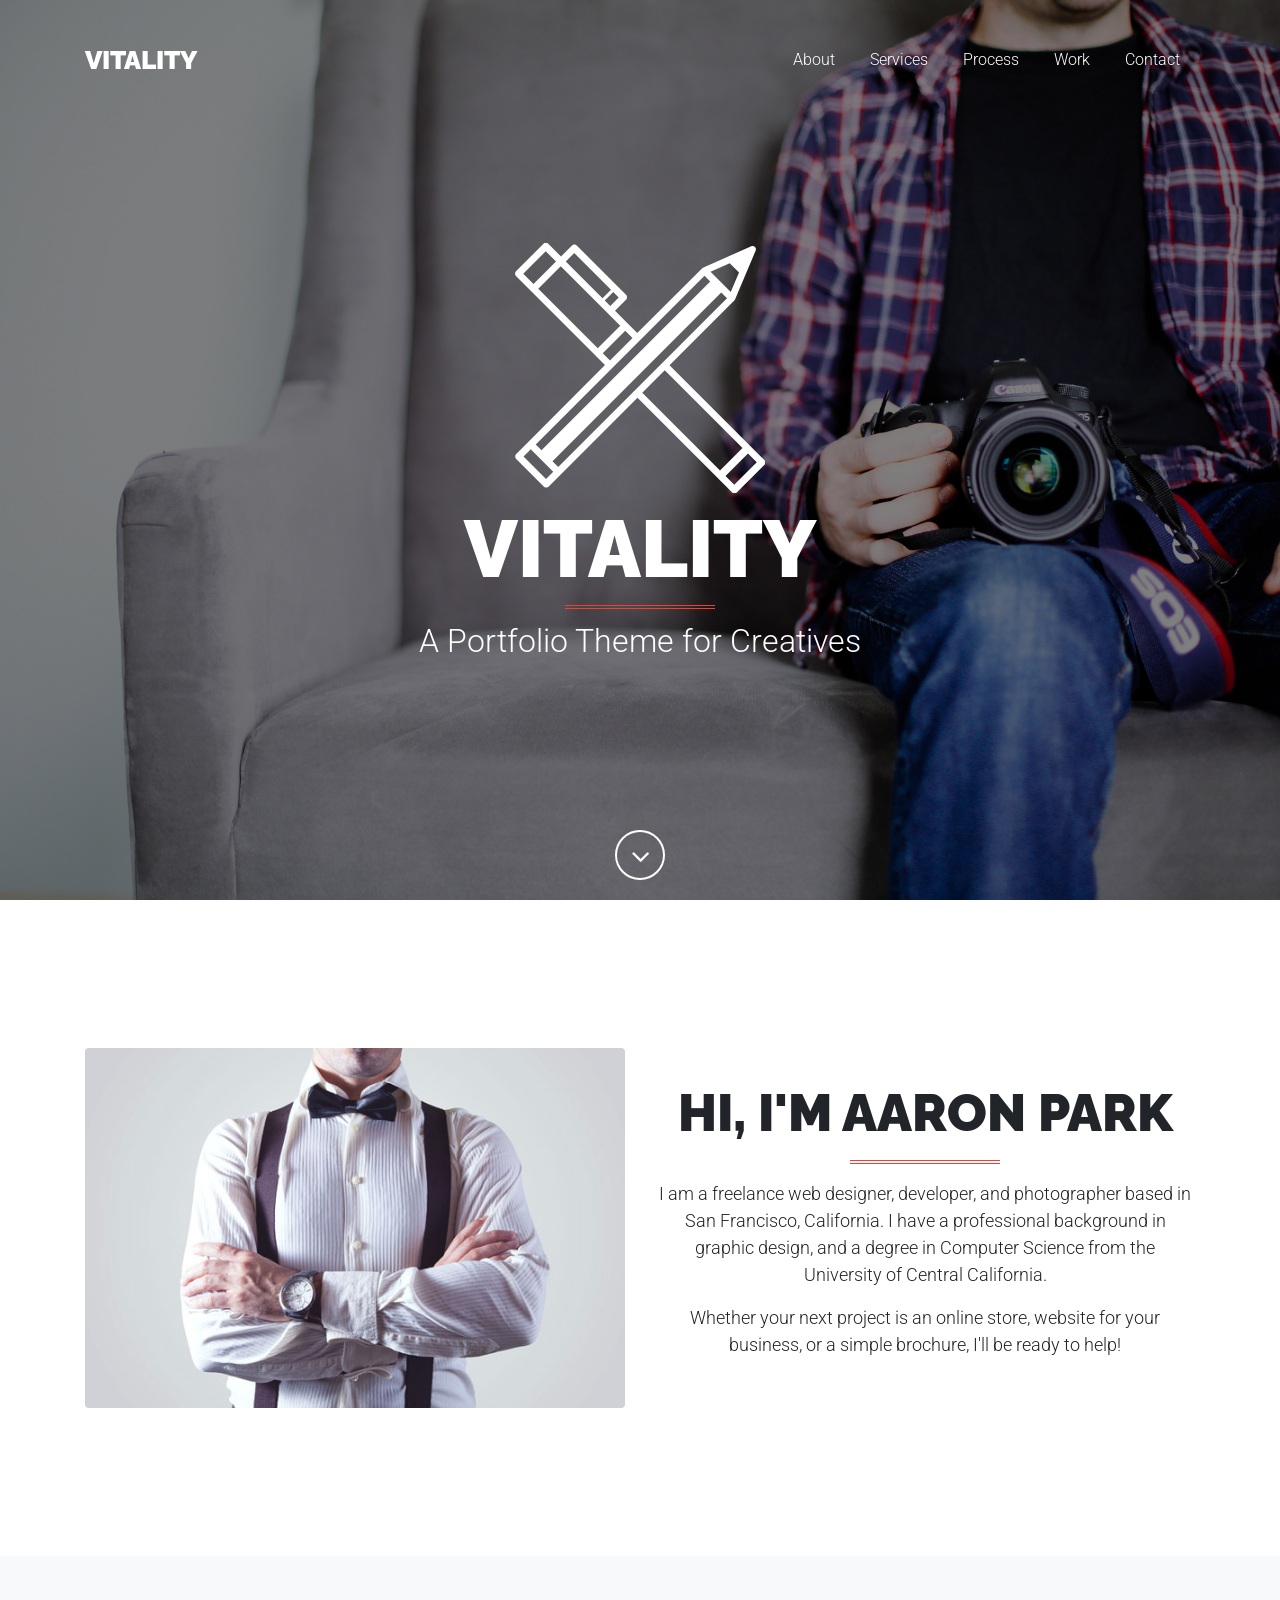
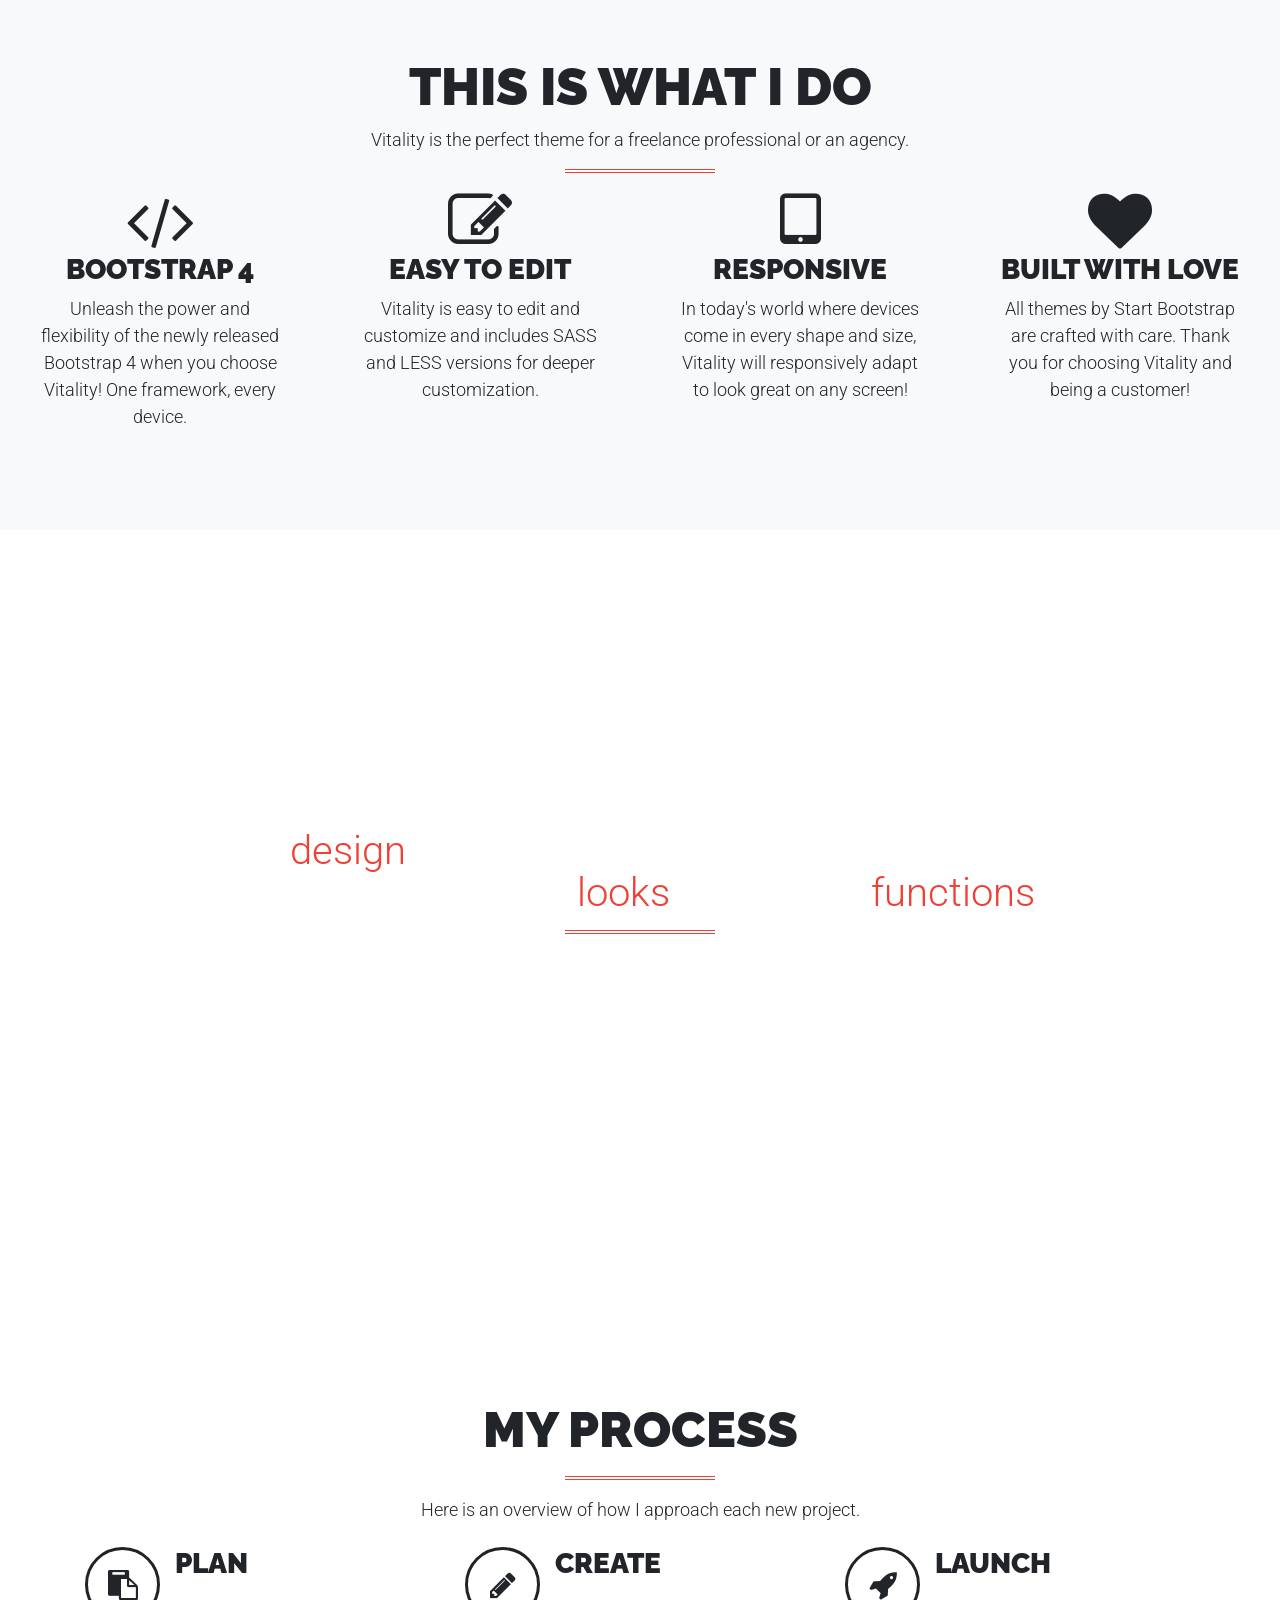
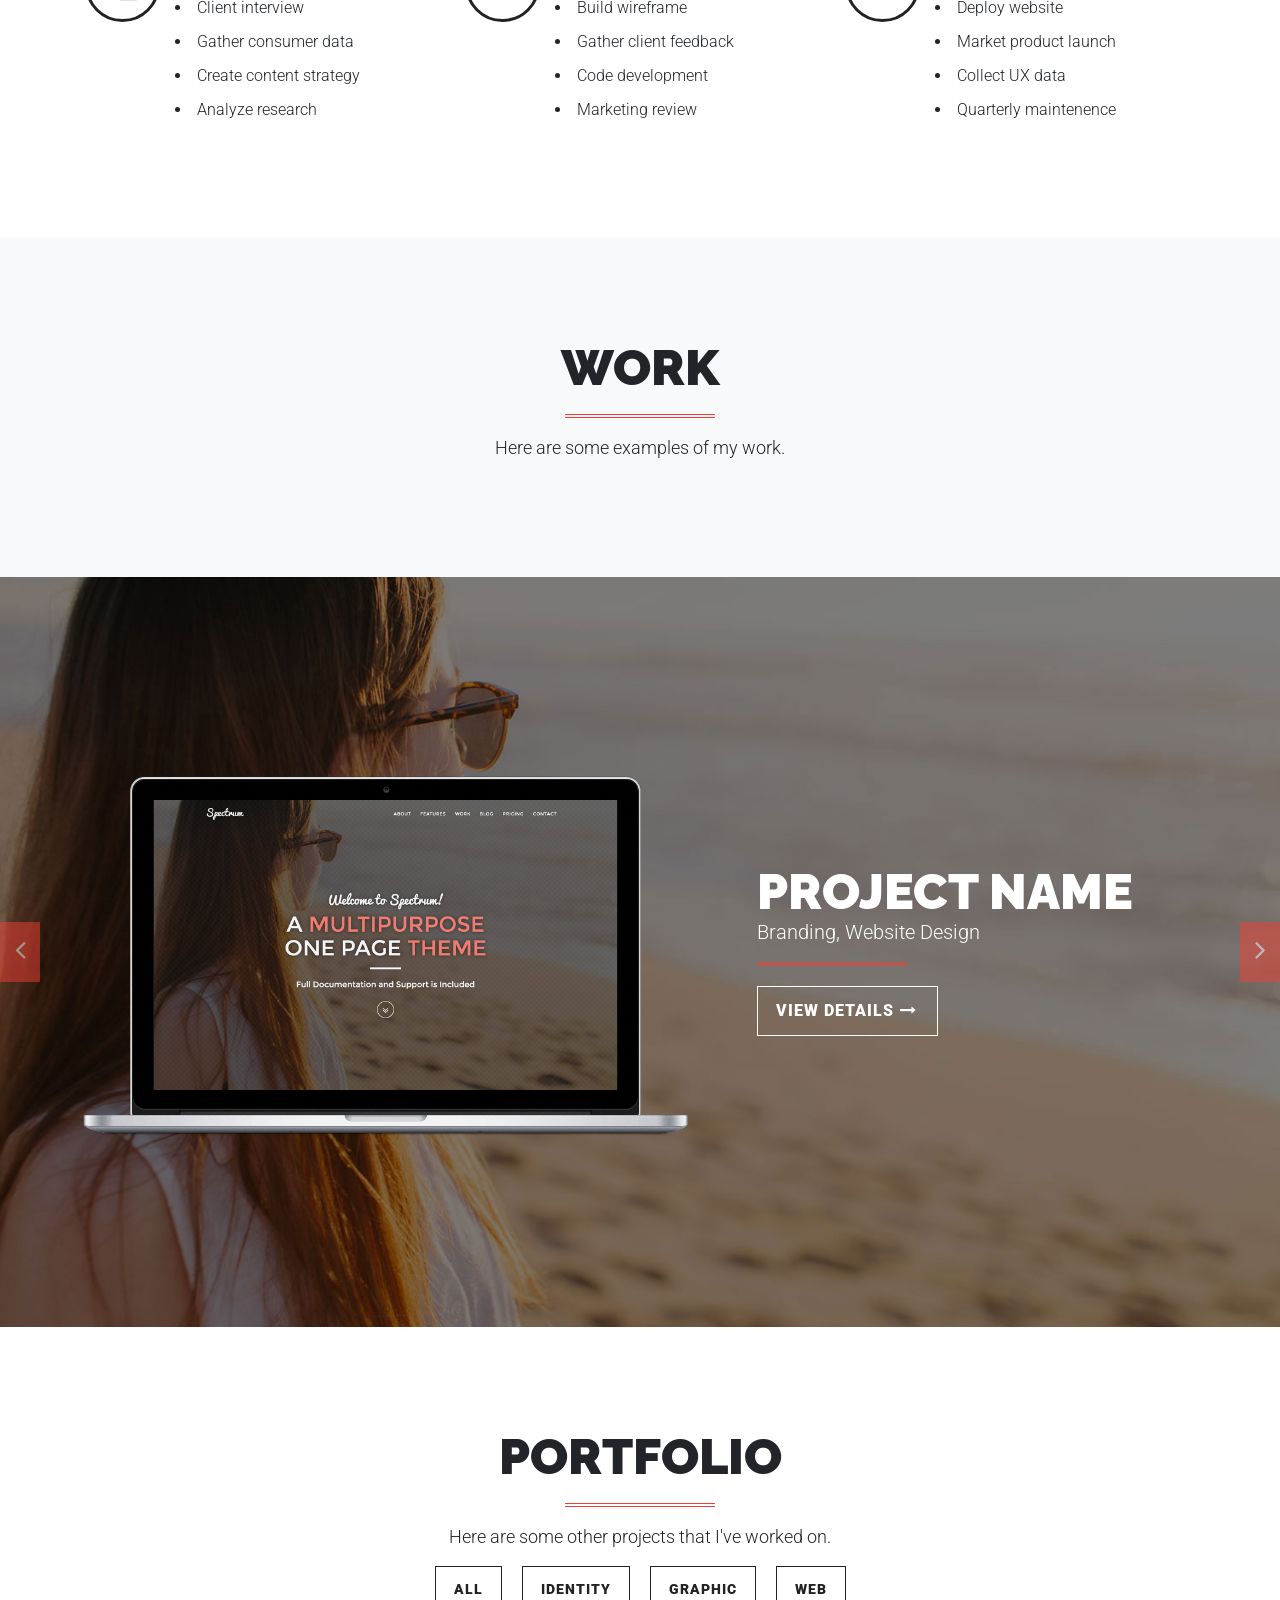
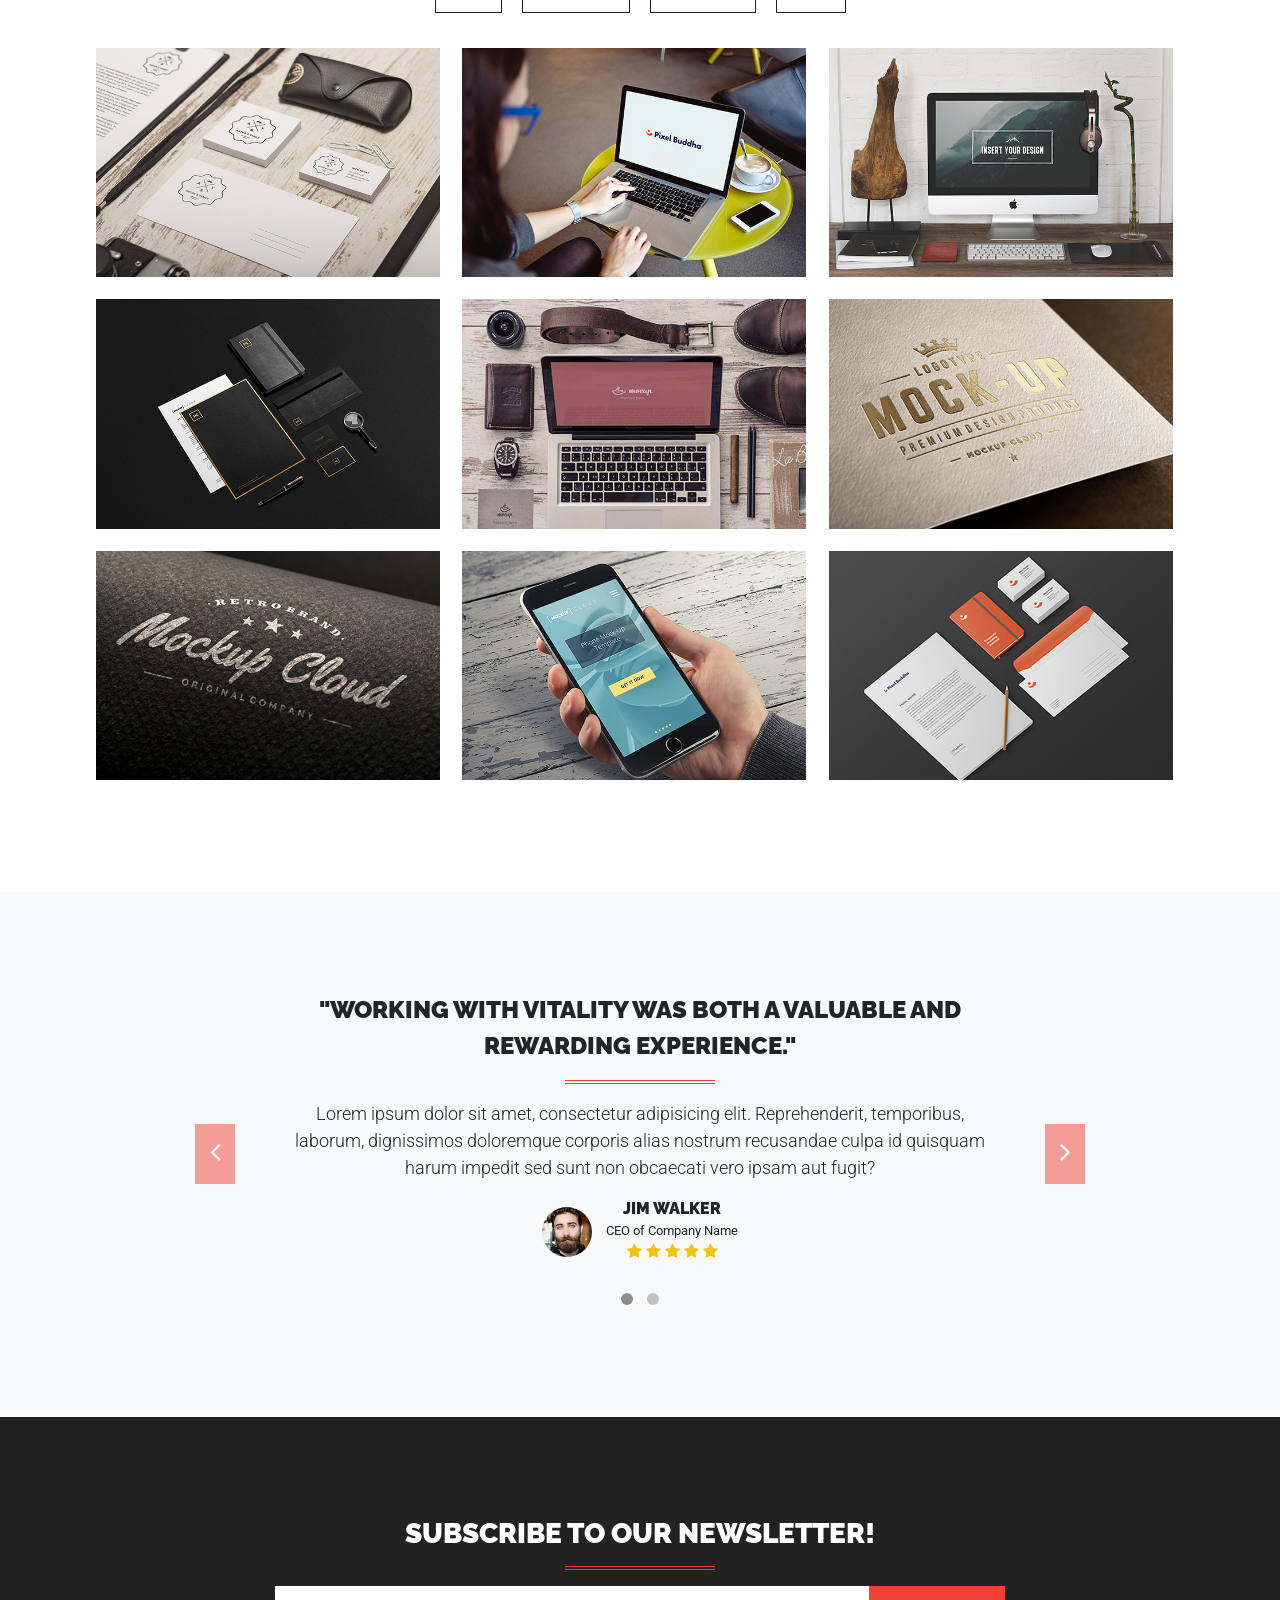
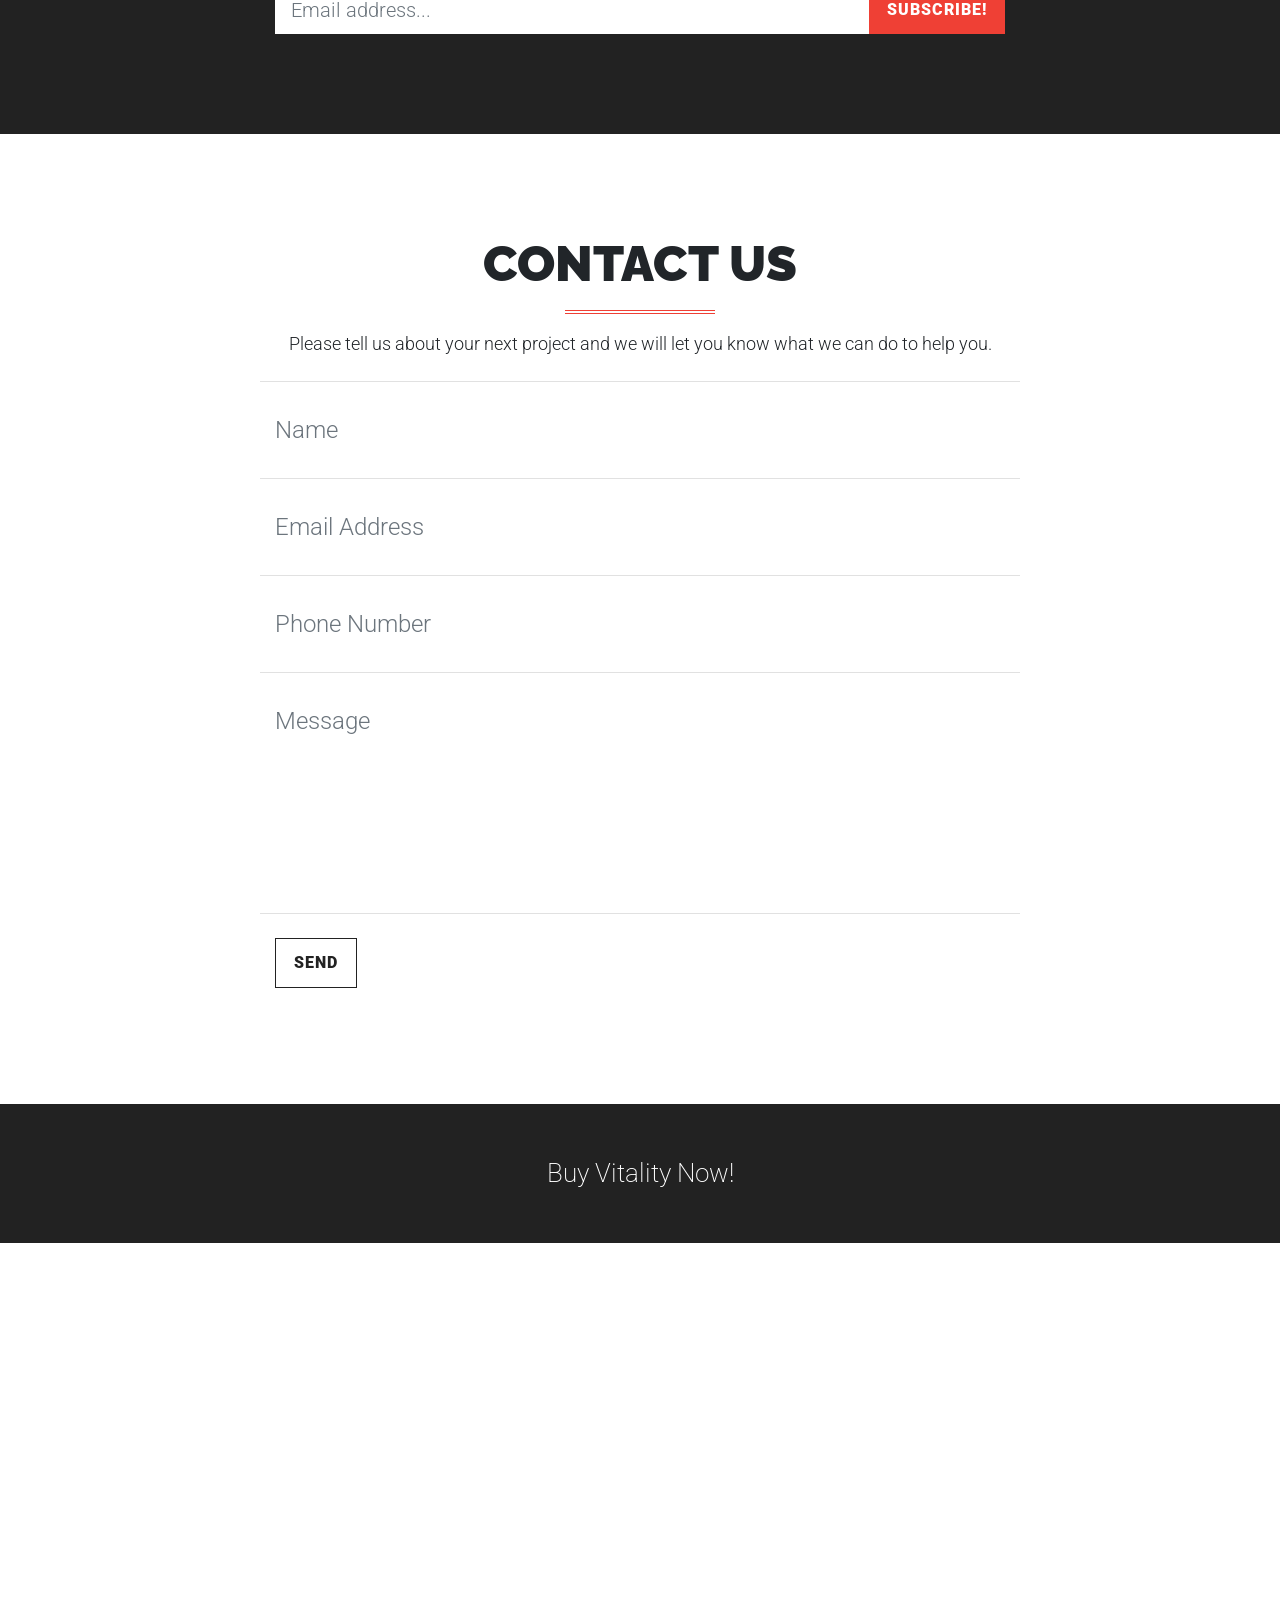
==== commit 2f460ae9: "Changed Name in creative file to me" ====
--- a/creative.html
+++ b/creative.html
@@ -102,7 +102,7 @@
             <img class="img-fluid rounded my-5" src="img/creative/about.jpg" alt="">
           </div>
           <div class="col-lg-6 text-center my-auto">
-            <h1>Hi, I'm John Smith</h1>
+            <h1>Hi, I'm Aaron Park</h1>
             <hr class="colored">
             <p>I am a freelance web designer, developer, and photographer based in San Francisco, California. I have a professional background in graphic design, and a degree in Computer Science from the University of Central California.</p>
             <p>Whether your next project is an online store, website for your business, or a simple brochure, I'll be ready to help!</p>
